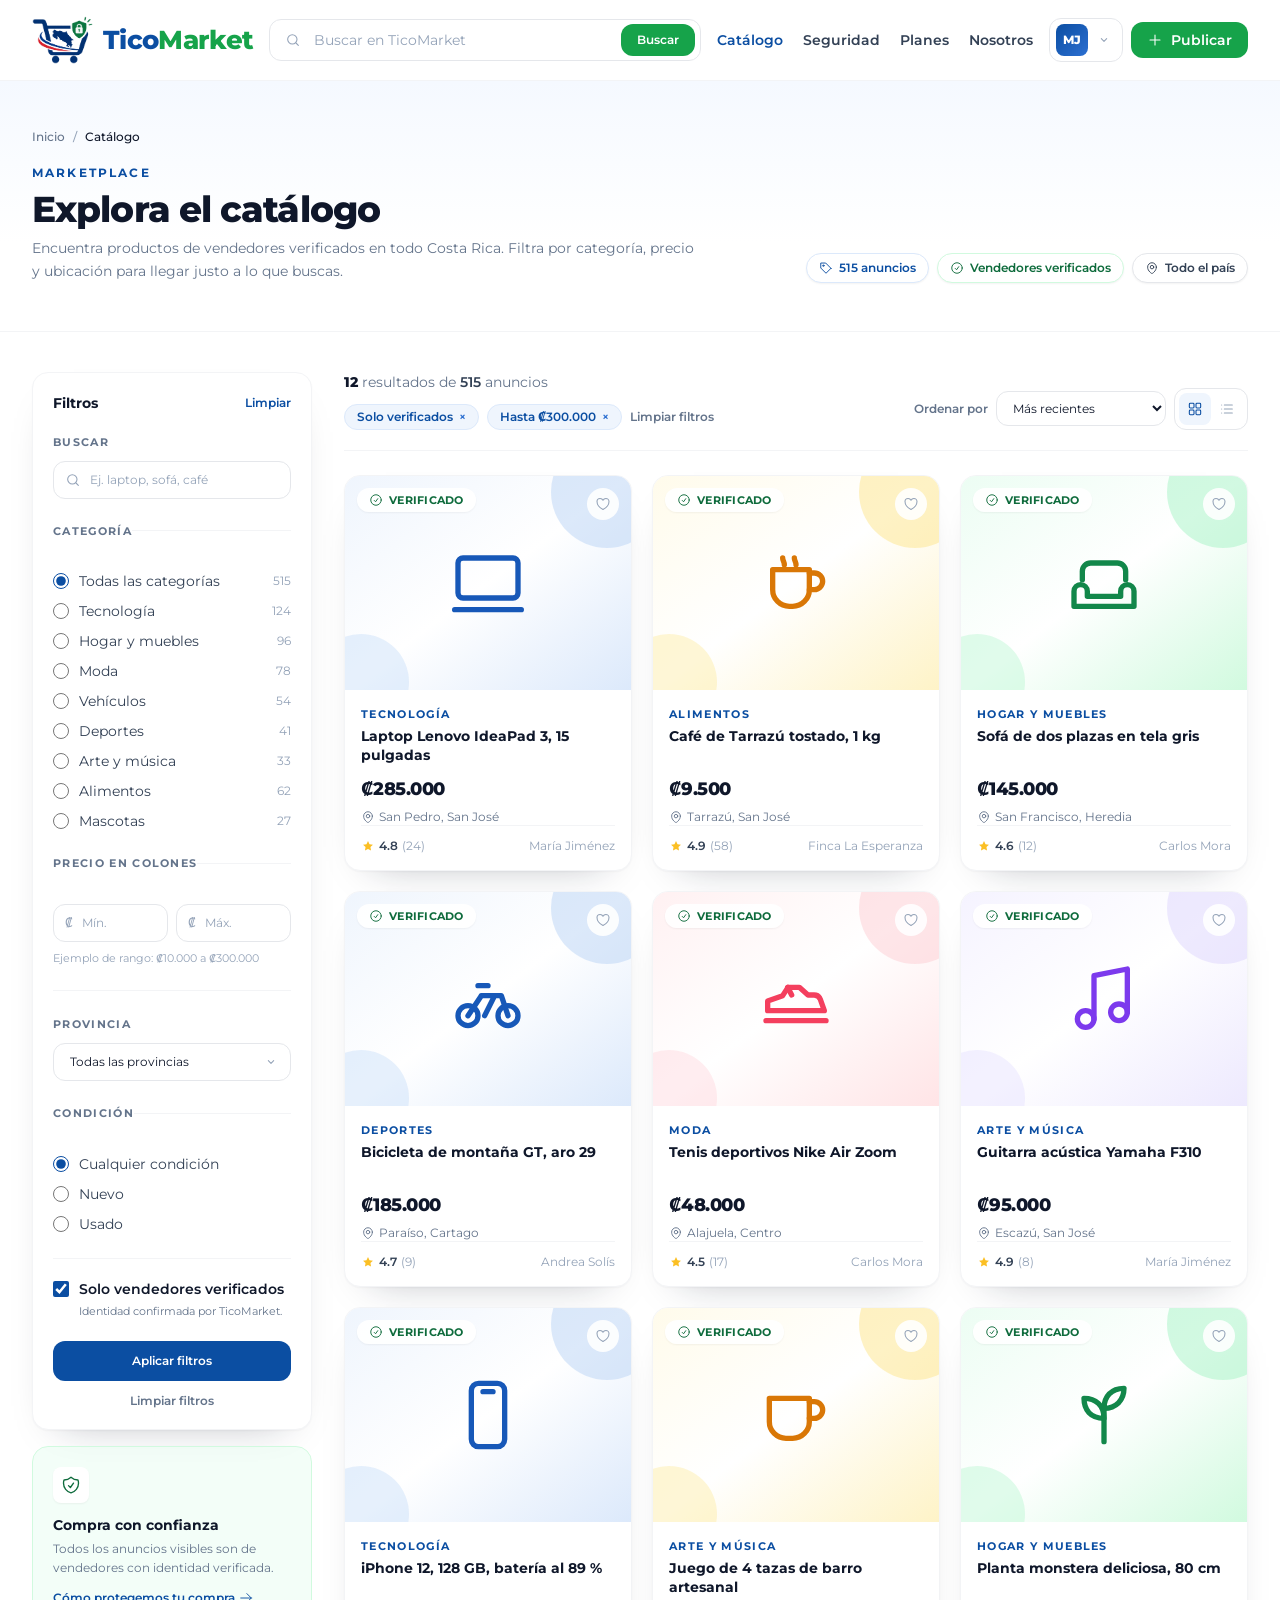
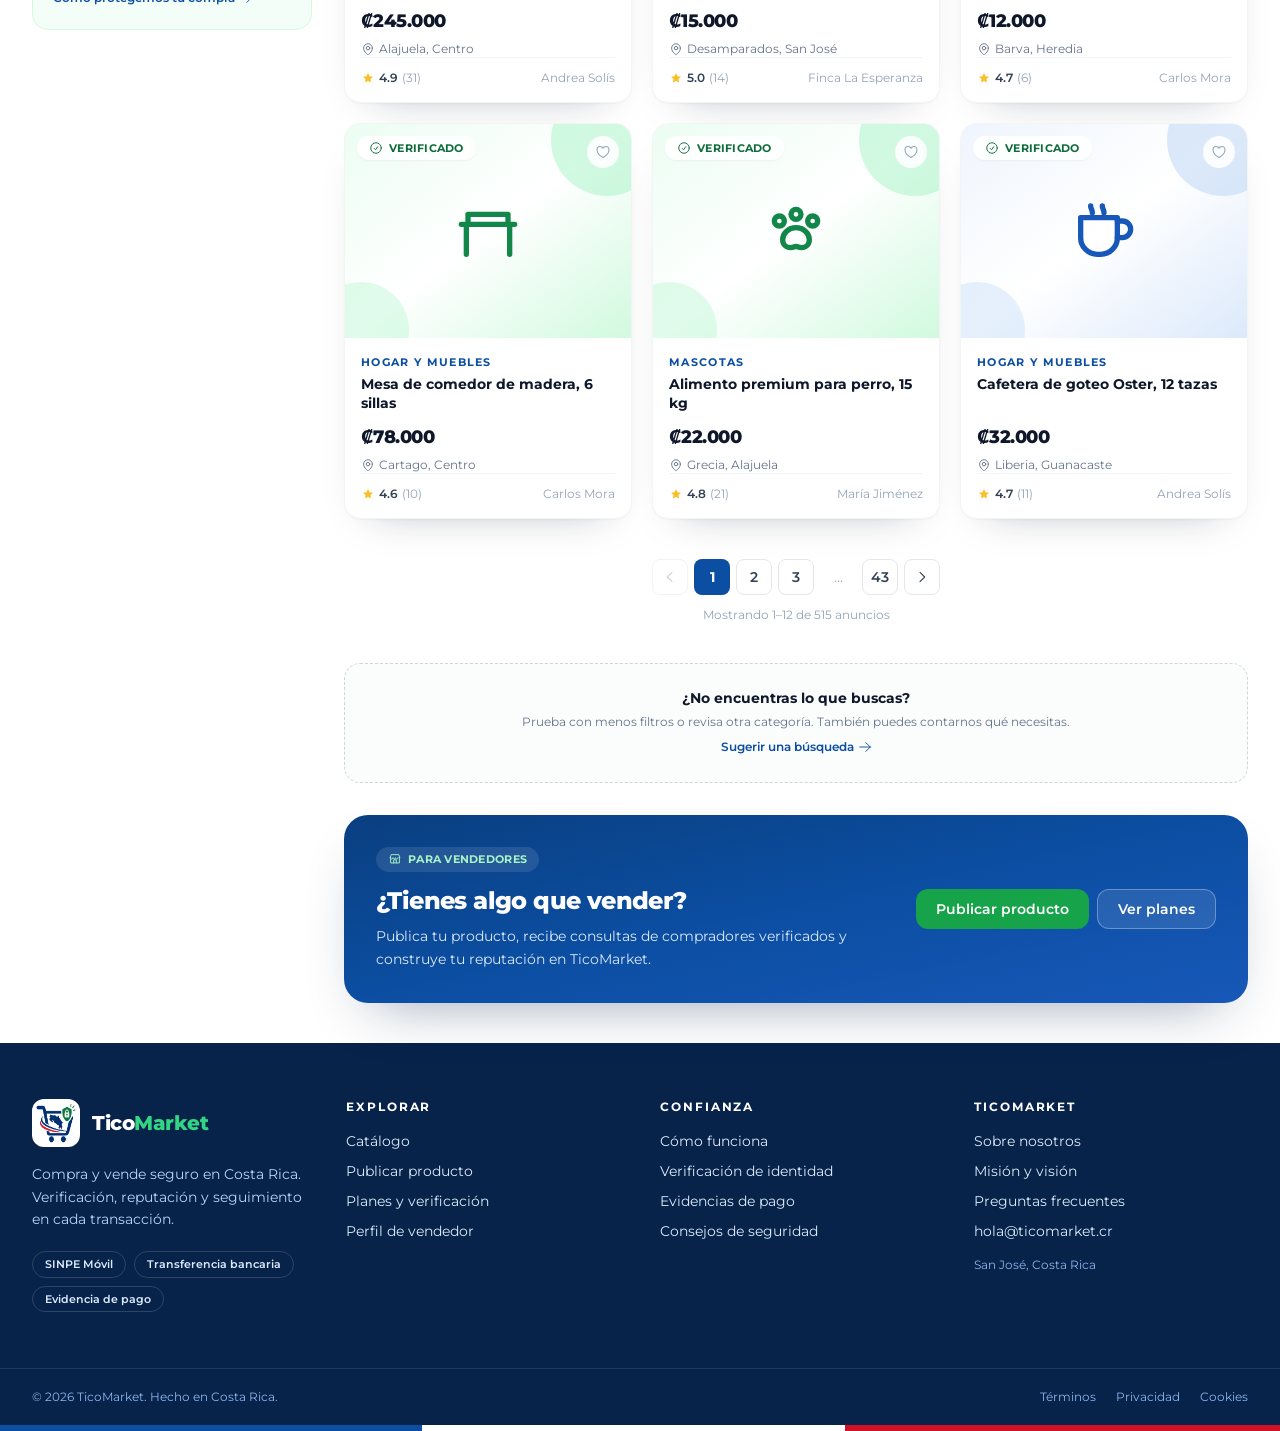
==== catalogo.html @ 44ccd2c3 "Carga de los prototipos" ====
<!doctype html>
<html lang="es-CR">
<head>
  <meta charset="utf-8">
  <meta name="viewport" content="width=device-width, initial-scale=1">
  <title>Catálogo — TicoMarket</title>
  <meta name="description" content="Explora el catálogo de TicoMarket: productos de vendedores verificados en Costa Rica. Filtra por categoría, precio, provincia y condición.">
  <link rel="icon" type="image/png" href="assets/img/favicon.png">
  <link rel="stylesheet" href="assets/css/fuentes.css">
  <link rel="stylesheet" href="assets/css/estilos.css">
</head>
<body class="bg-white">
  <a href="#contenido" class="sr-only focus:not-sr-only focus:absolute focus:left-4 focus:top-4 focus:z-50 focus:rounded-lg focus:bg-brand-700 focus:px-4 focus:py-2 focus:text-sm focus:font-semibold focus:text-white">Saltar al contenido</a>

  <header id="cabecera" class="sticky top-0 z-40 border-b border-gray-100 bg-white/90 backdrop-blur transition-shadow">
    <div class="contenedor flex h-20 items-center gap-4">
      <a href="index.html" class="flex shrink-0 items-center gap-2.5" aria-label="TicoMarket, ir al inicio">
        <img src="assets/img/logo-icono.png" alt="" width="685" height="540" class="h-11 w-auto sm:h-12">
        <span class="text-[24px] font-extrabold leading-none tracking-tight sm:text-[26px]">
          <span class="text-brand-700">Tico</span><span class="text-tico-500">Market</span>
        </span>
      </a>

      <form role="search" class="mx-auto hidden w-full max-w-md lg:block">
        <label for="busqueda-cabecera" class="sr-only">Buscar productos</label>
        <div class="relative">
          <span class="pointer-events-none absolute left-4 top-1/2 -translate-y-1/2 text-ink-400" data-icono="search" data-clases="h-4 w-4"></span>
          <input id="busqueda-cabecera" type="search" class="campo py-2.5 pl-11 pr-24 text-sm" placeholder="Buscar en TicoMarket">
          <button type="submit" class="btn-verde absolute right-1.5 top-1/2 -translate-y-1/2 px-4 py-2 text-xs">Buscar</button>
        </div>
      </form>

      <nav class="ml-auto hidden items-center gap-5 text-sm font-semibold text-ink-700 xl:flex" aria-label="Navegación principal">
        <a href="catalogo.html" aria-current="page" class="text-brand-700">Catálogo</a>
        <a href="seguridad.html" class="transition hover:text-brand-700">Seguridad</a>
        <a href="planes.html" class="transition hover:text-brand-700">Planes</a>
        <a href="nosotros.html" class="transition hover:text-brand-700">Nosotros</a>
      </nav>

      <div class="ml-auto hidden items-center gap-2 md:flex xl:ml-0">
        <div class="relative" data-menu-usuario>
          <button type="button" data-boton-usuario class="flex h-11 items-center gap-2 rounded-xl border border-gray-200 bg-white pl-1.5 pr-2.5 text-sm font-semibold text-ink-700 transition hover:border-brand-200 hover:bg-brand-50" aria-expanded="false" aria-controls="menu-usuario" aria-haspopup="true" aria-label="Abrir menú de usuario">
            <span class="flex h-8 w-8 items-center justify-center rounded-lg bg-gradient-to-br from-brand-700 to-brand-500 text-xs font-extrabold text-white">MJ</span>
            <span class="hidden md:inline xl:hidden">María</span>
            <span data-boton-usuario-icono class="text-ink-400 transition-transform" data-icono="chevron" data-clases="h-4 w-4"></span>
          </button>
          <div id="menu-usuario" data-panel-usuario class="absolute right-0 top-full z-50 mt-2 hidden w-64 overflow-hidden rounded-2xl border border-gray-100 bg-white p-2 shadow-flotante">
            <div class="flex items-center gap-2.5 border-b border-gray-100 px-3 pb-3 pt-2">
              <span class="flex h-9 w-9 items-center justify-center rounded-xl bg-gradient-to-br from-brand-700 to-brand-500 text-xs font-extrabold text-white">MJ</span>
              <div>
                <p class="text-sm font-bold text-ink-900">María Jiménez</p>
                <p class="flex items-center gap-1 text-[11px] font-semibold text-tico-700">
                  <span data-icono="badge-check" data-clases="h-3 w-3"></span>
                  Cuenta verificada
                </p>
              </div>
            </div>
            <nav class="mt-1 flex flex-col text-sm" aria-label="Menú de usuario">
              <a href="transacciones.html" class="flex items-center gap-2.5 rounded-lg px-3 py-2.5 font-semibold text-brand-700 transition hover:bg-brand-50">
                <span data-icono="receipt" data-clases="h-4 w-4"></span>
                Mi panel de transacciones
              </a>
              <a href="vendedor.html" class="flex items-center gap-2.5 rounded-lg px-3 py-2.5 font-medium text-ink-700 transition hover:bg-gray-50 hover:text-brand-700">
                <span data-icono="store" data-clases="h-4 w-4 text-ink-400"></span>
                Mi perfil de vendedor
              </a>
              <a href="planes.html" class="flex items-center gap-2.5 rounded-lg px-3 py-2.5 font-medium text-ink-700 transition hover:bg-gray-50 hover:text-brand-700">
                <span data-icono="sparkles" data-clases="h-4 w-4 text-ink-400"></span>
                Mis planes
              </a>
            </nav>
            <div class="mt-1 border-t border-gray-100 pt-1">
              <a href="#" class="flex items-center gap-2.5 rounded-lg px-3 py-2.5 text-sm font-medium text-ink-500 transition hover:bg-gray-50 hover:text-ink-900">
                <span data-icono="close" data-clases="h-4 w-4"></span>
                Cerrar sesión
              </a>
            </div>
          </div>
        </div>
        <a href="publicar.html" class="btn-verde px-4 py-2.5">
          <span data-icono="plus" data-clases="h-4 w-4"></span>
          Publicar
        </a>
      </div>

      <button id="btn-menu" type="button" class="ml-auto inline-flex h-11 w-11 items-center justify-center rounded-xl border border-gray-200 text-brand-700 transition hover:bg-brand-50 md:ml-0 xl:hidden" aria-expanded="false" aria-controls="menu-movil" aria-label="Abrir menú">
        <span id="icono-menu" data-icono="menu" data-clases="h-6 w-6"></span>
        <span id="icono-cerrar" class="hidden" data-icono="close" data-clases="h-6 w-6"></span>
      </button>
    </div>

    <div id="menu-movil" class="hidden border-t border-gray-100 bg-white px-4 pb-6 pt-4 xl:hidden">
      <form role="search" class="mb-4">
        <label for="busqueda-movil" class="sr-only">Buscar productos</label>
        <div class="relative">
          <span class="pointer-events-none absolute left-4 top-1/2 -translate-y-1/2 text-ink-400" data-icono="search" data-clases="h-4 w-4"></span>
          <input id="busqueda-movil" type="search" class="campo py-3 pl-11" placeholder="Buscar en TicoMarket">
        </div>
      </form>
      <nav class="flex flex-col divide-y divide-gray-100 text-sm font-semibold text-ink-700" aria-label="Navegación móvil">
        <a href="catalogo.html" aria-current="page" class="py-3 text-brand-700">Catálogo</a>
        <a href="seguridad.html" class="py-3 hover:text-brand-700">Seguridad</a>
        <a href="planes.html" class="py-3 hover:text-brand-700">Planes</a>
        <a href="nosotros.html" class="py-3 hover:text-brand-700">Nosotros</a>
      </nav>
      <div class="mt-4">
        <a href="transacciones.html" class="flex items-center gap-3 rounded-xl border border-gray-200 p-3 transition hover:border-brand-200 hover:bg-brand-50">
          <span class="flex h-10 w-10 items-center justify-center rounded-xl bg-gradient-to-br from-brand-700 to-brand-500 text-xs font-extrabold text-white">MJ</span>
          <span class="flex-1">
            <span class="block text-sm font-bold text-ink-900">María Jiménez</span>
            <span class="flex items-center gap-1 text-[11px] font-semibold text-tico-700">
              <span data-icono="badge-check" data-clases="h-3 w-3"></span>
              Verificada · Mi panel
            </span>
          </span>
          <span data-icono="chevron-right" data-clases="h-4 w-4 text-ink-400"></span>
        </a>
        <div class="mt-3 flex flex-col gap-2">
          <a href="vendedor.html" class="btn-contorno">Mi perfil de vendedor</a>
          <a href="publicar.html" class="btn-verde">Publicar producto</a>
        </div>
      </div>
    </div>
  </header>

  <main id="contenido">
    <section class="border-b border-gray-100 bg-cielo-suave">
      <div class="contenedor py-10 sm:py-12">
        <nav aria-label="Ruta de navegación" class="text-xs font-medium text-ink-500">
          <ol class="flex flex-wrap items-center gap-2">
            <li><a href="index.html" class="transition hover:text-brand-700">Inicio</a></li>
            <li aria-hidden="true" class="text-ink-400">/</li>
            <li aria-current="page" class="text-ink-900">Catálogo</li>
          </ol>
        </nav>

        <div class="mt-5 flex flex-col gap-5 sm:flex-row sm:items-end sm:justify-between">
          <div>
            <p class="antetitulo">Marketplace</p>
            <h1 class="mt-2 text-3xl font-extrabold tracking-tight text-ink-900 sm:text-4xl">Explora el catálogo</h1>
            <p class="mt-2 max-w-2xl text-sm leading-relaxed text-ink-500">
              Encuentra productos de vendedores verificados en todo Costa Rica. Filtra por categoría,
              precio y ubicación para llegar justo a lo que buscas.
            </p>
          </div>
          <div class="flex flex-wrap gap-2 text-xs font-semibold">
            <span class="inline-flex items-center gap-1.5 rounded-full border border-brand-100 bg-white px-3 py-1.5 text-brand-700 shadow-sm">
              <span data-icono="tag" data-clases="h-3.5 w-3.5"></span> 515 anuncios
            </span>
            <span class="inline-flex items-center gap-1.5 rounded-full border border-tico-100 bg-white px-3 py-1.5 text-tico-700 shadow-sm">
              <span data-icono="badge-check" data-clases="h-3.5 w-3.5"></span> Vendedores verificados
            </span>
            <span class="inline-flex items-center gap-1.5 rounded-full border border-gray-200 bg-white px-3 py-1.5 text-ink-700 shadow-sm">
              <span data-icono="map-pin" data-clases="h-3.5 w-3.5"></span> Todo el país
            </span>
          </div>
        </div>
      </div>
    </section>

    <section class="py-8 sm:py-10">
      <div class="contenedor">
        <div class="mb-4 flex items-center justify-between gap-3 lg:hidden">
          <button id="btn-filtros" type="button" class="btn-contorno px-4 py-2.5 text-xs" aria-expanded="false" aria-controls="panel-filtros">
            <span data-icono="filter" data-clases="h-4 w-4"></span>
            <span id="texto-filtros">Filtros</span>
          </button>
          <span class="text-xs text-ink-500">12 resultados</span>
        </div>

        <div class="lg:grid lg:grid-cols-4 lg:gap-8">
          <aside id="panel-filtros" class="hidden lg:col-span-1 lg:block">
            <div class="lg:sticky lg:top-24">
              <form id="form-filtros" class="tarjeta p-5" aria-label="Filtros del catálogo">
                <div class="flex items-center justify-between gap-2">
                  <h2 class="text-sm font-bold text-ink-900">Filtros</h2>
                  <a href="catalogo.html" class="text-xs font-semibold text-brand-700 transition hover:text-brand-800">Limpiar</a>
                </div>

                <div class="mt-4">
                  <label for="filtro-busqueda" class="text-[11px] font-bold uppercase tracking-[0.12em] text-ink-500">Buscar</label>
                  <div class="relative mt-2">
                    <span class="pointer-events-none absolute left-3 top-1/2 -translate-y-1/2 text-ink-400" data-icono="search" data-clases="h-4 w-4"></span>
                    <input id="filtro-busqueda" type="search" class="campo py-2.5 pl-9 text-xs" placeholder="Ej. laptop, sofá, café">
                  </div>
                </div>

                <fieldset class="mt-6 border-t border-gray-100 pt-5">
                  <legend class="text-[11px] font-bold uppercase tracking-[0.12em] text-ink-500">Categoría</legend>
                  <div class="mt-3 space-y-2.5 text-sm text-ink-700">
                    <label class="flex cursor-pointer items-center gap-2.5">
                      <input type="radio" name="categoria" class="h-4 w-4 accent-brand-700" checked>
                      <span>Todas las categorías</span>
                      <span class="ml-auto text-xs text-ink-400">515</span>
                    </label>
                    <label class="flex cursor-pointer items-center gap-2.5">
                      <input type="radio" name="categoria" class="h-4 w-4 accent-brand-700">
                      <span>Tecnología</span>
                      <span class="ml-auto text-xs text-ink-400">124</span>
                    </label>
                    <label class="flex cursor-pointer items-center gap-2.5">
                      <input type="radio" name="categoria" class="h-4 w-4 accent-brand-700">
                      <span>Hogar y muebles</span>
                      <span class="ml-auto text-xs text-ink-400">96</span>
                    </label>
                    <label class="flex cursor-pointer items-center gap-2.5">
                      <input type="radio" name="categoria" class="h-4 w-4 accent-brand-700">
                      <span>Moda</span>
                      <span class="ml-auto text-xs text-ink-400">78</span>
                    </label>
                    <label class="flex cursor-pointer items-center gap-2.5">
                      <input type="radio" name="categoria" class="h-4 w-4 accent-brand-700">
                      <span>Vehículos</span>
                      <span class="ml-auto text-xs text-ink-400">54</span>
                    </label>
                    <label class="flex cursor-pointer items-center gap-2.5">
                      <input type="radio" name="categoria" class="h-4 w-4 accent-brand-700">
                      <span>Deportes</span>
                      <span class="ml-auto text-xs text-ink-400">41</span>
                    </label>
                    <label class="flex cursor-pointer items-center gap-2.5">
                      <input type="radio" name="categoria" class="h-4 w-4 accent-brand-700">
                      <span>Arte y música</span>
                      <span class="ml-auto text-xs text-ink-400">33</span>
                    </label>
                    <label class="flex cursor-pointer items-center gap-2.5">
                      <input type="radio" name="categoria" class="h-4 w-4 accent-brand-700">
                      <span>Alimentos</span>
                      <span class="ml-auto text-xs text-ink-400">62</span>
                    </label>
                    <label class="flex cursor-pointer items-center gap-2.5">
                      <input type="radio" name="categoria" class="h-4 w-4 accent-brand-700">
                      <span>Mascotas</span>
                      <span class="ml-auto text-xs text-ink-400">27</span>
                    </label>
                  </div>
                </fieldset>

                <fieldset class="mt-6 border-t border-gray-100 pt-5">
                  <legend class="text-[11px] font-bold uppercase tracking-[0.12em] text-ink-500">Precio en colones</legend>
                  <div class="mt-3 grid grid-cols-2 gap-2">
                    <div class="relative">
                      <span class="pointer-events-none absolute left-3 top-1/2 -translate-y-1/2 text-xs text-ink-400">₡</span>
                      <input type="number" inputmode="numeric" min="0" aria-label="Precio mínimo" class="campo py-2.5 pl-7 text-xs" placeholder="Mín.">
                    </div>
                    <div class="relative">
                      <span class="pointer-events-none absolute left-3 top-1/2 -translate-y-1/2 text-xs text-ink-400">₡</span>
                      <input type="number" inputmode="numeric" min="0" aria-label="Precio máximo" class="campo py-2.5 pl-7 text-xs" placeholder="Máx.">
                    </div>
                  </div>
                  <p class="mt-2 text-[11px] text-ink-400">Ejemplo de rango: ₡10.000 a ₡300.000</p>
                </fieldset>

                <div class="mt-6 border-t border-gray-100 pt-5">
                  <label for="filtro-provincia" class="text-[11px] font-bold uppercase tracking-[0.12em] text-ink-500">Provincia</label>
                  <div class="relative mt-2">
                    <select id="filtro-provincia" class="campo appearance-none py-2.5 pr-9 text-xs">
                      <option>Todas las provincias</option>
                      <option>San José</option>
                      <option>Alajuela</option>
                      <option>Cartago</option>
                      <option>Heredia</option>
                      <option>Guanacaste</option>
                      <option>Puntarenas</option>
                      <option>Limón</option>
                    </select>
                    <span class="pointer-events-none absolute right-3 top-1/2 -translate-y-1/2 text-ink-400" data-icono="chevron" data-clases="h-4 w-4"></span>
                  </div>
                </div>

                <fieldset class="mt-6 border-t border-gray-100 pt-5">
                  <legend class="text-[11px] font-bold uppercase tracking-[0.12em] text-ink-500">Condición</legend>
                  <div class="mt-3 space-y-2.5 text-sm text-ink-700">
                    <label class="flex cursor-pointer items-center gap-2.5">
                      <input type="radio" name="condicion" class="h-4 w-4 accent-brand-700" checked>
                      <span>Cualquier condición</span>
                    </label>
                    <label class="flex cursor-pointer items-center gap-2.5">
                      <input type="radio" name="condicion" class="h-4 w-4 accent-brand-700">
                      <span>Nuevo</span>
                    </label>
                    <label class="flex cursor-pointer items-center gap-2.5">
                      <input type="radio" name="condicion" class="h-4 w-4 accent-brand-700">
                      <span>Usado</span>
                    </label>
                  </div>
                </fieldset>

                <label class="mt-6 flex cursor-pointer items-start gap-2.5 border-t border-gray-100 pt-5 text-sm text-ink-700">
                  <input type="checkbox" class="mt-0.5 h-4 w-4 rounded accent-brand-700" checked>
                  <span>
                    <span class="font-semibold text-ink-900">Solo vendedores verificados</span>
                    <span class="mt-0.5 block text-[11px] text-ink-500">Identidad confirmada por TicoMarket.</span>
                  </span>
                </label>

                <button type="submit" class="btn-primario mt-5 w-full py-3 text-xs">Aplicar filtros</button>
                <a href="catalogo.html" class="mt-3 block text-center text-xs font-semibold text-ink-500 transition hover:text-brand-700">Limpiar filtros</a>
              </form>

              <div class="mt-4 hidden rounded-2xl border border-tico-100 bg-tico-50/60 p-5 lg:block">
                <span class="flex h-9 w-9 items-center justify-center rounded-lg bg-white text-tico-700 shadow-sm">
                  <span data-icono="shield" data-clases="h-5 w-5"></span>
                </span>
                <p class="mt-3 text-sm font-bold text-ink-900">Compra con confianza</p>
                <p class="mt-1 text-xs leading-relaxed text-ink-500">Todos los anuncios visibles son de vendedores con identidad verificada.</p>
                <a href="seguridad.html" class="enlace mt-3 inline-flex items-center gap-1 text-xs">
                  Cómo protegemos tu compra <span data-icono="arrow" data-clases="h-3.5 w-3.5"></span>
                </a>
              </div>
            </div>
          </aside>

          <div class="lg:col-span-3">
            <div class="flex flex-col gap-4 border-b border-gray-100 pb-5 sm:flex-row sm:items-end sm:justify-between">
              <div>
                <p class="text-sm text-ink-500">
                  <span class="font-extrabold text-ink-900">12</span> resultados de
                  <span class="font-semibold text-ink-700">515</span> anuncios
                </p>
                <div class="mt-3 flex flex-wrap items-center gap-2">
                  <span class="inline-flex items-center gap-1.5 rounded-full border border-brand-100 bg-brand-50 px-3 py-1 text-xs font-semibold text-brand-700">
                    Solo verificados
                    <button type="button" class="text-brand-500 transition hover:text-brand-800" aria-label="Quitar filtro de vendedores verificados">×</button>
                  </span>
                  <span class="inline-flex items-center gap-1.5 rounded-full border border-brand-100 bg-brand-50 px-3 py-1 text-xs font-semibold text-brand-700">
                    Hasta ₡300.000
                    <button type="button" class="text-brand-500 transition hover:text-brand-800" aria-label="Quitar filtro de precio máximo">×</button>
                  </span>
                  <a href="catalogo.html" class="text-xs font-semibold text-ink-500 underline-offset-2 transition hover:text-brand-700 hover:underline">Limpiar filtros</a>
                </div>
              </div>

              <div class="flex flex-wrap items-center gap-2">
                <label for="orden" class="text-xs font-semibold text-ink-500">Ordenar por</label>
                <select id="orden" class="campo w-auto py-2 pl-3 pr-8 text-xs">
                  <option>Más recientes</option>
                  <option>Menor precio</option>
                  <option>Mayor precio</option>
                  <option>Mejor calificación</option>
                </select>
                <div class="flex rounded-xl border border-gray-200 bg-white p-1" aria-label="Vista de resultados">
                  <button id="vista-grilla" type="button" class="flex h-8 w-8 items-center justify-center rounded-lg bg-brand-50 text-brand-700" aria-label="Vista de cuadrícula" aria-pressed="true">
                    <span data-icono="grid" data-clases="h-4 w-4"></span>
                  </button>
                  <button id="vista-lista" type="button" class="flex h-8 w-8 items-center justify-center rounded-lg text-ink-400 transition hover:text-ink-700" aria-label="Vista de lista" aria-pressed="false">
                    <span data-icono="list" data-clases="h-4 w-4"></span>
                  </button>
                </div>
              </div>
            </div>

            <div id="resultados-productos" data-lista="productos" data-vista="grilla" class="mt-6 grid grid-cols-1 gap-5 sm:grid-cols-2 xl:grid-cols-3"></div>

            <nav class="mt-10 flex flex-wrap items-center justify-center gap-1.5" aria-label="Paginación del catálogo">
              <span class="flex h-9 w-9 items-center justify-center rounded-lg border border-gray-200 text-ink-400 opacity-50" aria-disabled="true">
                <span data-icono="chevron-left" data-clases="h-4 w-4"></span>
              </span>
              <a href="#" aria-current="page" class="flex h-9 w-9 items-center justify-center rounded-lg bg-brand-700 text-sm font-bold text-white">1</a>
              <a href="#" class="flex h-9 w-9 items-center justify-center rounded-lg border border-gray-200 text-sm font-semibold text-ink-700 transition hover:border-brand-300 hover:text-brand-700">2</a>
              <a href="#" class="flex h-9 w-9 items-center justify-center rounded-lg border border-gray-200 text-sm font-semibold text-ink-700 transition hover:border-brand-300 hover:text-brand-700">3</a>
              <span class="flex h-9 w-9 items-center justify-center text-sm text-ink-400">…</span>
              <a href="#" class="flex h-9 w-9 items-center justify-center rounded-lg border border-gray-200 text-sm font-semibold text-ink-700 transition hover:border-brand-300 hover:text-brand-700">43</a>
              <a href="#" class="flex h-9 w-9 items-center justify-center rounded-lg border border-gray-200 text-ink-700 transition hover:border-brand-300 hover:text-brand-700" aria-label="Página siguiente">
                <span data-icono="chevron-right" data-clases="h-4 w-4"></span>
              </a>
            </nav>
            <p class="mt-3 text-center text-xs text-ink-400">Mostrando 1–12 de 515 anuncios</p>

            <div class="mt-10 rounded-2xl border border-dashed border-gray-300 bg-gray-50/60 p-6 text-center">
              <p class="text-sm font-bold text-ink-900">¿No encuentras lo que buscas?</p>
              <p class="mt-1 text-xs leading-relaxed text-ink-500">Prueba con menos filtros o revisa otra categoría. También puedes contarnos qué necesitas.</p>
              <a href="#" class="enlace mt-2 inline-flex items-center gap-1 text-xs">Sugerir una búsqueda <span data-icono="arrow" data-clases="h-3.5 w-3.5"></span></a>
            </div>

            <div class="mt-8 overflow-hidden rounded-3xl bg-gradient-to-br from-brand-800 via-brand-700 to-brand-600 p-6 text-white shadow-flotante sm:p-8">
              <div class="flex flex-col gap-6 sm:flex-row sm:items-center sm:justify-between">
                <div class="max-w-xl">
                  <span class="sello bg-white/10 text-tico-200"><span data-icono="store" data-clases="h-3.5 w-3.5"></span> Para vendedores</span>
                  <h2 class="mt-3 text-2xl font-extrabold tracking-tight">¿Tienes algo que vender?</h2>
                  <p class="mt-2 text-sm leading-relaxed text-brand-100">Publica tu producto, recibe consultas de compradores verificados y construye tu reputación en TicoMarket.</p>
                </div>
                <div class="flex shrink-0 flex-wrap gap-2">
                  <a href="publicar.html" class="btn-verde">Publicar producto</a>
                  <a href="planes.html" class="btn-claro">Ver planes</a>
                </div>
              </div>
            </div>
          </div>
        </div>
      </div>
    </section>
  </main>

  <footer class="bg-brand-950 text-brand-100">
    <div class="contenedor grid gap-10 py-14 sm:grid-cols-2 lg:grid-cols-4">
      <div class="sm:col-span-2 lg:col-span-1">
        <div class="flex items-center gap-3">
          <span class="flex h-12 w-12 items-center justify-center rounded-xl bg-white p-1">
            <img src="assets/img/logo-icono.png" alt="" width="685" height="540" class="h-full w-auto">
          </span>
          <span class="text-xl font-extrabold tracking-tight"><span class="text-white">Tico</span><span class="text-tico-400">Market</span></span>
        </div>
        <p class="mt-4 max-w-xs text-sm leading-relaxed text-brand-200">Compra y vende seguro en Costa Rica. Verificación, reputación y seguimiento en cada transacción.</p>
        <div class="mt-5 flex flex-wrap gap-2 text-[11px] font-semibold">
          <span class="rounded-full border border-white/15 px-3 py-1 text-brand-100">SINPE Móvil</span>
          <span class="rounded-full border border-white/15 px-3 py-1 text-brand-100">Transferencia bancaria</span>
          <span class="rounded-full border border-white/15 px-3 py-1 text-brand-100">Evidencia de pago</span>
        </div>
      </div>

      <div>
        <h2 class="text-xs font-bold uppercase tracking-[0.16em] text-white">Explorar</h2>
        <ul class="mt-4 space-y-2.5 text-sm">
          <li><a href="catalogo.html" class="transition hover:text-white">Catálogo</a></li>
          <li><a href="publicar.html" class="transition hover:text-white">Publicar producto</a></li>
          <li><a href="planes.html" class="transition hover:text-white">Planes y verificación</a></li>
          <li><a href="vendedor.html" class="transition hover:text-white">Perfil de vendedor</a></li>
        </ul>
      </div>

      <div>
        <h2 class="text-xs font-bold uppercase tracking-[0.16em] text-white">Confianza</h2>
        <ul class="mt-4 space-y-2.5 text-sm">
          <li><a href="seguridad.html" class="transition hover:text-white">Cómo funciona</a></li>
          <li><a href="seguridad.html" class="transition hover:text-white">Verificación de identidad</a></li>
          <li><a href="seguridad.html" class="transition hover:text-white">Evidencias de pago</a></li>
          <li><a href="seguridad.html" class="transition hover:text-white">Consejos de seguridad</a></li>
        </ul>
      </div>

      <div>
        <h2 class="text-xs font-bold uppercase tracking-[0.16em] text-white">TicoMarket</h2>
        <ul class="mt-4 space-y-2.5 text-sm">
          <li><a href="nosotros.html" class="transition hover:text-white">Sobre nosotros</a></li>
          <li><a href="nosotros.html" class="transition hover:text-white">Misión y visión</a></li>
          <li><a href="planes.html#preguntas" class="transition hover:text-white">Preguntas frecuentes</a></li>
          <li><a href="mailto:hola@ticomarket.cr" class="transition hover:text-white">hola@ticomarket.cr</a></li>
        </ul>
        <p class="mt-4 text-xs text-brand-300">San José, Costa Rica</p>
      </div>
    </div>

    <div class="border-t border-white/10">
      <div class="contenedor flex flex-col items-center justify-between gap-3 py-5 text-xs text-brand-300 sm:flex-row">
        <p>© <span data-anio>2026</span> TicoMarket. Hecho en Costa Rica.</p>
        <div class="flex gap-5">
          <a href="#" class="transition hover:text-white">Términos</a>
          <a href="#" class="transition hover:text-white">Privacidad</a>
          <a href="#" class="transition hover:text-white">Cookies</a>
        </div>
      </div>
    </div>
    <div class="h-1.5 w-full" style="background: linear-gradient(90deg, #0B4EA2 0 33%, #FFFFFF 33% 66%, #CE1126 66% 100%)"></div>
  </footer>

  <script src="assets/js/datos.js"></script>
  <script src="assets/js/componentes.js"></script>
  <script src="assets/js/app.js"></script>
  <script src="assets/js/paginas.js"></script>
</body>
</html>
---- assets/css/fuentes.css ----
@font-face {
  font-family: 'Montserrat';
  font-style: normal;
  font-weight: 400;
  font-display: swap;
  src: url('../fonts/montserrat-400.woff2') format('woff2');
}

@font-face {
  font-family: 'Montserrat';
  font-style: normal;
  font-weight: 500;
  font-display: swap;
  src: url('../fonts/montserrat-500.woff2') format('woff2');
}

@font-face {
  font-family: 'Montserrat';
  font-style: normal;
  font-weight: 600;
  font-display: swap;
  src: url('../fonts/montserrat-600.woff2') format('woff2');
}

@font-face {
  font-family: 'Montserrat';
  font-style: normal;
  font-weight: 700;
  font-display: swap;
  src: url('../fonts/montserrat-700.woff2') format('woff2');
}

@font-face {
  font-family: 'Montserrat';
  font-style: normal;
  font-weight: 800;
  font-display: swap;
  src: url('../fonts/montserrat-800.woff2') format('woff2');
}

/* Montserrat (subconjunto latin) alojada localmente */
---- assets/css/estilos.css ----
*,:after,:before{--tw-border-spacing-x:0;--tw-border-spacing-y:0;--tw-translate-x:0;--tw-translate-y:0;--tw-rotate:0;--tw-skew-x:0;--tw-skew-y:0;--tw-scale-x:1;--tw-scale-y:1;--tw-pan-x: ;--tw-pan-y: ;--tw-pinch-zoom: ;--tw-scroll-snap-strictness:proximity;--tw-gradient-from-position: ;--tw-gradient-via-position: ;--tw-gradient-to-position: ;--tw-ordinal: ;--tw-slashed-zero: ;--tw-numeric-figure: ;--tw-numeric-spacing: ;--tw-numeric-fraction: ;--tw-ring-inset: ;--tw-ring-offset-width:0px;--tw-ring-offset-color:#fff;--tw-ring-color:rgba(59,130,246,.5);--tw-ring-offset-shadow:0 0 #0000;--tw-ring-shadow:0 0 #0000;--tw-shadow:0 0 #0000;--tw-shadow-colored:0 0 #0000;--tw-blur: ;--tw-brightness: ;--tw-contrast: ;--tw-grayscale: ;--tw-hue-rotate: ;--tw-invert: ;--tw-saturate: ;--tw-sepia: ;--tw-drop-shadow: ;--tw-backdrop-blur: ;--tw-backdrop-brightness: ;--tw-backdrop-contrast: ;--tw-backdrop-grayscale: ;--tw-backdrop-hue-rotate: ;--tw-backdrop-invert: ;--tw-backdrop-opacity: ;--tw-backdrop-saturate: ;--tw-backdrop-sepia: ;--tw-contain-size: ;--tw-contain-layout: ;--tw-contain-paint: ;--tw-contain-style: }::backdrop{--tw-border-spacing-x:0;--tw-border-spacing-y:0;--tw-translate-x:0;--tw-translate-y:0;--tw-rotate:0;--tw-skew-x:0;--tw-skew-y:0;--tw-scale-x:1;--tw-scale-y:1;--tw-pan-x: ;--tw-pan-y: ;--tw-pinch-zoom: ;--tw-scroll-snap-strictness:proximity;--tw-gradient-from-position: ;--tw-gradient-via-position: ;--tw-gradient-to-position: ;--tw-ordinal: ;--tw-slashed-zero: ;--tw-numeric-figure: ;--tw-numeric-spacing: ;--tw-numeric-fraction: ;--tw-ring-inset: ;--tw-ring-offset-width:0px;--tw-ring-offset-color:#fff;--tw-ring-color:rgba(59,130,246,.5);--tw-ring-offset-shadow:0 0 #0000;--tw-ring-shadow:0 0 #0000;--tw-shadow:0 0 #0000;--tw-shadow-colored:0 0 #0000;--tw-blur: ;--tw-brightness: ;--tw-contrast: ;--tw-grayscale: ;--tw-hue-rotate: ;--tw-invert: ;--tw-saturate: ;--tw-sepia: ;--tw-drop-shadow: ;--tw-backdrop-blur: ;--tw-backdrop-brightness: ;--tw-backdrop-contrast: ;--tw-backdrop-grayscale: ;--tw-backdrop-hue-rotate: ;--tw-backdrop-invert: ;--tw-backdrop-opacity: ;--tw-backdrop-saturate: ;--tw-backdrop-sepia: ;--tw-contain-size: ;--tw-contain-layout: ;--tw-contain-paint: ;--tw-contain-style: }/*! tailwindcss v3.4.19 | MIT License | https://tailwindcss.com*/*,:after,:before{box-sizing:border-box;border:0 solid #e5e7eb}:after,:before{--tw-content:""}:host,html{line-height:1.5;-webkit-text-size-adjust:100%;-moz-tab-size:4;-o-tab-size:4;tab-size:4;font-family:Montserrat,ui-sans-serif,system-ui,Segoe UI,sans-serif;font-feature-settings:normal;font-variation-settings:normal;-webkit-tap-highlight-color:transparent}body{margin:0;line-height:inherit}hr{height:0;color:inherit;border-top-width:1px}abbr:where([title]){-webkit-text-decoration:underline dotted;text-decoration:underline dotted}h1,h2,h3,h4,h5,h6{font-size:inherit;font-weight:inherit}a{color:inherit;text-decoration:inherit}b,strong{font-weight:bolder}code,kbd,pre,samp{font-family:ui-monospace,SFMono-Regular,Menlo,Monaco,Consolas,Liberation Mono,Courier New,monospace;font-feature-settings:normal;font-variation-settings:normal;font-size:1em}small{font-size:80%}sub,sup{font-size:75%;line-height:0;position:relative;vertical-align:baseline}sub{bottom:-.25em}sup{top:-.5em}table{text-indent:0;border-color:inherit;border-collapse:collapse}button,input,optgroup,select,textarea{font-family:inherit;font-feature-settings:inherit;font-variation-settings:inherit;font-size:100%;font-weight:inherit;line-height:inherit;letter-spacing:inherit;color:inherit;margin:0;padding:0}button,select{text-transform:none}button,input:where([type=button]),input:where([type=reset]),input:where([type=submit]){-webkit-appearance:button;background-color:transparent;background-image:none}:-moz-focusring{outline:auto}:-moz-ui-invalid{box-shadow:none}progress{vertical-align:baseline}::-webkit-inner-spin-button,::-webkit-outer-spin-button{height:auto}[type=search]{-webkit-appearance:textfield;outline-offset:-2px}::-webkit-search-decoration{-webkit-appearance:none}::-webkit-file-upload-button{-webkit-appearance:button;font:inherit}summary{display:list-item}blockquote,dd,dl,figure,h1,h2,h3,h4,h5,h6,hr,p,pre{margin:0}fieldset{margin:0}fieldset,legend{padding:0}menu,ol,ul{list-style:none;margin:0;padding:0}dialog{padding:0}textarea{resize:vertical}input::-moz-placeholder,textarea::-moz-placeholder{opacity:1;color:#9ca3af}input::placeholder,textarea::placeholder{opacity:1;color:#9ca3af}[role=button],button{cursor:pointer}:disabled{cursor:default}audio,canvas,embed,iframe,img,object,svg,video{display:block;vertical-align:middle}img,video{max-width:100%;height:auto}[hidden]:where(:not([hidden=until-found])){display:none}html{scroll-behavior:smooth}body{--tw-bg-opacity:1;background-color:rgb(255 255 255/var(--tw-bg-opacity,1));font-family:Montserrat,ui-sans-serif,system-ui,Segoe UI,sans-serif;--tw-text-opacity:1;color:rgb(15 23 42/var(--tw-text-opacity,1));-webkit-font-smoothing:antialiased;-moz-osx-font-smoothing:grayscale}::-moz-selection{--tw-bg-opacity:1;background-color:rgb(220 233 251/var(--tw-bg-opacity,1));--tw-text-opacity:1;color:rgb(7 35 74/var(--tw-text-opacity,1))}::selection{--tw-bg-opacity:1;background-color:rgb(220 233 251/var(--tw-bg-opacity,1));--tw-text-opacity:1;color:rgb(7 35 74/var(--tw-text-opacity,1))}:focus-visible{outline:2px solid transparent;outline-offset:2px;--tw-ring-offset-shadow:var(--tw-ring-inset) 0 0 0 var(--tw-ring-offset-width) var(--tw-ring-offset-color);--tw-ring-shadow:var(--tw-ring-inset) 0 0 0 calc(2px + var(--tw-ring-offset-width)) var(--tw-ring-color);box-shadow:var(--tw-ring-offset-shadow),var(--tw-ring-shadow),var(--tw-shadow,0 0 #0000);--tw-ring-opacity:1;--tw-ring-color:rgb(44 111 209/var(--tw-ring-opacity,1));--tw-ring-offset-width:2px;--tw-ring-offset-color:#fff}.\!contenedor{margin-left:auto;margin-right:auto;width:100%;max-width:80rem;padding-left:1rem;padding-right:1rem}@media (min-width:640px){.\!contenedor{padding-left:1.5rem;padding-right:1.5rem}}@media (min-width:1024px){.\!contenedor{padding-left:2rem;padding-right:2rem}}.contenedor{margin-left:auto;margin-right:auto;width:100%;max-width:80rem;padding-left:1rem;padding-right:1rem}@media (min-width:640px){.contenedor{padding-left:1.5rem;padding-right:1.5rem}}@media (min-width:1024px){.contenedor{padding-left:2rem;padding-right:2rem}}.btn{display:inline-flex;align-items:center;justify-content:center;gap:.5rem;white-space:nowrap;border-radius:.75rem;padding:.75rem 1.25rem;font-size:.875rem;line-height:1.25rem;font-weight:600;line-height:1;transition-property:color,background-color,border-color,text-decoration-color,fill,stroke;transition-timing-function:cubic-bezier(.4,0,.2,1);transition-duration:.15s}.btn:focus-visible{--tw-ring-offset-width:2px}.btn:disabled{cursor:not-allowed;opacity:.6}.btn-primario{display:inline-flex;align-items:center;justify-content:center;gap:.5rem;white-space:nowrap;border-radius:.75rem;padding:.75rem 1.25rem;font-size:.875rem;line-height:1.25rem;font-weight:600;line-height:1;transition-property:color,background-color,border-color,text-decoration-color,fill,stroke;transition-timing-function:cubic-bezier(.4,0,.2,1);transition-duration:.15s}.btn-primario:focus-visible{--tw-ring-offset-width:2px}.btn-primario:disabled{cursor:not-allowed;opacity:.6}.btn-primario{--tw-bg-opacity:1;background-color:rgb(11 78 162/var(--tw-bg-opacity,1));--tw-text-opacity:1;color:rgb(255 255 255/var(--tw-text-opacity,1))}.btn-primario:hover{--tw-bg-opacity:1;background-color:rgb(10 63 128/var(--tw-bg-opacity,1))}.btn-verde{display:inline-flex;align-items:center;justify-content:center;gap:.5rem;white-space:nowrap;border-radius:.75rem;padding:.75rem 1.25rem;font-size:.875rem;line-height:1.25rem;font-weight:600;line-height:1;transition-property:color,background-color,border-color,text-decoration-color,fill,stroke;transition-timing-function:cubic-bezier(.4,0,.2,1);transition-duration:.15s}.btn-verde:focus-visible{--tw-ring-offset-width:2px}.btn-verde:disabled{cursor:not-allowed;opacity:.6}.btn-verde{--tw-bg-opacity:1;background-color:rgb(22 163 74/var(--tw-bg-opacity,1));--tw-text-opacity:1;color:rgb(255 255 255/var(--tw-text-opacity,1))}.btn-verde:hover{--tw-bg-opacity:1;background-color:rgb(18 135 74/var(--tw-bg-opacity,1))}.btn-contorno{display:inline-flex;align-items:center;justify-content:center;gap:.5rem;white-space:nowrap;border-radius:.75rem;padding:.75rem 1.25rem;font-size:.875rem;line-height:1.25rem;font-weight:600;line-height:1;transition-property:color,background-color,border-color,text-decoration-color,fill,stroke;transition-timing-function:cubic-bezier(.4,0,.2,1);transition-duration:.15s}.btn-contorno:focus-visible{--tw-ring-offset-width:2px}.btn-contorno:disabled{cursor:not-allowed;opacity:.6}.btn-contorno{border-width:1px;--tw-border-opacity:1;border-color:rgb(185 211 246/var(--tw-border-opacity,1));--tw-bg-opacity:1;background-color:rgb(255 255 255/var(--tw-bg-opacity,1));--tw-text-opacity:1;color:rgb(11 78 162/var(--tw-text-opacity,1))}.btn-contorno:hover{--tw-border-opacity:1;border-color:rgb(138 181 238/var(--tw-border-opacity,1));--tw-bg-opacity:1;background-color:rgb(239 245 253/var(--tw-bg-opacity,1))}.btn-fantasma{display:inline-flex;align-items:center;justify-content:center;gap:.5rem;white-space:nowrap;border-radius:.75rem;padding:.75rem 1.25rem;font-size:.875rem;line-height:1.25rem;font-weight:600;line-height:1;transition-property:color,background-color,border-color,text-decoration-color,fill,stroke;transition-timing-function:cubic-bezier(.4,0,.2,1);transition-duration:.15s}.btn-fantasma:focus-visible{--tw-ring-offset-width:2px}.btn-fantasma:disabled{cursor:not-allowed;opacity:.6}.btn-fantasma{--tw-text-opacity:1;color:rgb(11 78 162/var(--tw-text-opacity,1))}.btn-fantasma:hover{--tw-bg-opacity:1;background-color:rgb(239 245 253/var(--tw-bg-opacity,1))}.btn-claro{display:inline-flex;align-items:center;justify-content:center;gap:.5rem;white-space:nowrap;border-radius:.75rem;padding:.75rem 1.25rem;font-size:.875rem;line-height:1.25rem;font-weight:600;line-height:1;transition-property:color,background-color,border-color,text-decoration-color,fill,stroke;transition-timing-function:cubic-bezier(.4,0,.2,1);transition-duration:.15s}.btn-claro:focus-visible{--tw-ring-offset-width:2px}.btn-claro:disabled{cursor:not-allowed;opacity:.6}.btn-claro{border-width:1px;border-color:hsla(0,0%,100%,.3);background-color:hsla(0,0%,100%,.1);--tw-text-opacity:1;color:rgb(255 255 255/var(--tw-text-opacity,1))}.btn-claro:hover{background-color:hsla(0,0%,100%,.2)}.\!campo{width:100%;border-radius:.75rem;border-width:1px;--tw-border-opacity:1;border-color:rgb(229 231 235/var(--tw-border-opacity,1));--tw-bg-opacity:1;background-color:rgb(255 255 255/var(--tw-bg-opacity,1));padding:.75rem 1rem;font-size:.875rem;line-height:1.25rem;--tw-text-opacity:1;color:rgb(15 23 42/var(--tw-text-opacity,1))}.\!campo::-moz-placeholder{--tw-text-opacity:1;color:rgb(148 163 184/var(--tw-text-opacity,1))}.\!campo::placeholder{--tw-text-opacity:1;color:rgb(148 163 184/var(--tw-text-opacity,1))}.\!campo:focus{--tw-border-opacity:1;border-color:rgb(85 144 227/var(--tw-border-opacity,1));outline:2px solid transparent;outline-offset:2px;--tw-ring-offset-shadow:var(--tw-ring-inset) 0 0 0 var(--tw-ring-offset-width) var(--tw-ring-offset-color);--tw-ring-shadow:var(--tw-ring-inset) 0 0 0 calc(4px + var(--tw-ring-offset-width)) var(--tw-ring-color);box-shadow:var(--tw-ring-offset-shadow),var(--tw-ring-shadow),var(--tw-shadow,0 0 #0000);--tw-ring-opacity:1;--tw-ring-color:rgb(220 233 251/var(--tw-ring-opacity,1))}.campo{width:100%;border-radius:.75rem;border-width:1px;--tw-border-opacity:1;border-color:rgb(229 231 235/var(--tw-border-opacity,1));--tw-bg-opacity:1;background-color:rgb(255 255 255/var(--tw-bg-opacity,1));padding:.75rem 1rem;font-size:.875rem;line-height:1.25rem;--tw-text-opacity:1;color:rgb(15 23 42/var(--tw-text-opacity,1))}.campo::-moz-placeholder{--tw-text-opacity:1;color:rgb(148 163 184/var(--tw-text-opacity,1))}.campo::placeholder{--tw-text-opacity:1;color:rgb(148 163 184/var(--tw-text-opacity,1))}.campo:focus{--tw-border-opacity:1;border-color:rgb(85 144 227/var(--tw-border-opacity,1));outline:2px solid transparent;outline-offset:2px;--tw-ring-offset-shadow:var(--tw-ring-inset) 0 0 0 var(--tw-ring-offset-width) var(--tw-ring-offset-color);--tw-ring-shadow:var(--tw-ring-inset) 0 0 0 calc(4px + var(--tw-ring-offset-width)) var(--tw-ring-color);box-shadow:var(--tw-ring-offset-shadow),var(--tw-ring-shadow),var(--tw-shadow,0 0 #0000);--tw-ring-opacity:1;--tw-ring-color:rgb(220 233 251/var(--tw-ring-opacity,1))}.campo-error{--tw-border-opacity:1;border-color:rgb(253 164 175/var(--tw-border-opacity,1))}.campo-error:focus{--tw-border-opacity:1;border-color:rgb(251 113 133/var(--tw-border-opacity,1));--tw-ring-opacity:1;--tw-ring-color:rgb(255 228 230/var(--tw-ring-opacity,1))}.tarjeta{border-radius:1rem;border-width:1px;--tw-border-opacity:1;border-color:rgb(243 244 246/var(--tw-border-opacity,1));--tw-bg-opacity:1;background-color:rgb(255 255 255/var(--tw-bg-opacity,1));--tw-shadow:0 1px 2px rgba(15,23,42,.04),0 18px 40px -28px rgba(15,23,42,.35);--tw-shadow-colored:0 1px 2px var(--tw-shadow-color),0 18px 40px -28px var(--tw-shadow-color);box-shadow:var(--tw-ring-offset-shadow,0 0 #0000),var(--tw-ring-shadow,0 0 #0000),var(--tw-shadow)}.seccion{padding-top:4rem;padding-bottom:4rem}@media (min-width:640px){.seccion{padding-top:5rem;padding-bottom:5rem}}.antetitulo{font-size:.75rem;line-height:1rem;font-weight:700;text-transform:uppercase;letter-spacing:.18em;--tw-text-opacity:1;color:rgb(11 78 162/var(--tw-text-opacity,1))}.titulo-seccion{margin-top:.75rem;font-size:1.875rem;line-height:2.25rem;font-weight:800;letter-spacing:-.025em;--tw-text-opacity:1;color:rgb(15 23 42/var(--tw-text-opacity,1))}@media (min-width:640px){.titulo-seccion{font-size:2.25rem;line-height:2.5rem}}.enlace{font-weight:600;--tw-text-opacity:1;color:rgb(11 78 162/var(--tw-text-opacity,1));transition-property:color,background-color,border-color,text-decoration-color,fill,stroke;transition-timing-function:cubic-bezier(.4,0,.2,1);transition-duration:.15s}.enlace:hover{--tw-text-opacity:1;color:rgb(10 63 128/var(--tw-text-opacity,1))}.sello{display:inline-flex;align-items:center;gap:.375rem;border-radius:9999px;padding:.25rem .75rem;font-size:11px;font-weight:700;text-transform:uppercase;letter-spacing:.025em}.sr-only{position:absolute;width:1px;height:1px;padding:0;margin:-1px;overflow:hidden;clip:rect(0,0,0,0);white-space:nowrap;border-width:0}.pointer-events-none{pointer-events:none}.visible{visibility:visible}.fixed{position:fixed}.absolute{position:absolute}.relative{position:relative}.sticky{position:sticky}.inset-0{inset:0}.inset-x-4{left:1rem;right:1rem}.inset-y-0{top:0;bottom:0}.-bottom-10{bottom:-2.5rem}.-bottom-16{bottom:-4rem}.-bottom-2{bottom:-.5rem}.-bottom-20{bottom:-5rem}.-bottom-24{bottom:-6rem}.-bottom-4{bottom:-1rem}.-bottom-5{bottom:-1.25rem}.-left-10{left:-2.5rem}.-left-4{left:-1rem}.-left-8{left:-2rem}.-right-10{right:-2.5rem}.-right-16{right:-4rem}.-right-8{right:-2rem}.-top-10{top:-2.5rem}.-top-12{top:-3rem}.-top-24{top:-6rem}.bottom-14{bottom:3.5rem}.bottom-4{bottom:1rem}.left-0{left:0}.left-1\/3{left:33.333333%}.left-2{left:.5rem}.left-3{left:.75rem}.left-3\.5{left:.875rem}.left-4{left:1rem}.left-5{left:1.25rem}.right-0{right:0}.right-1\.5{right:.375rem}.right-2{right:.5rem}.right-24{right:6rem}.right-28{right:7rem}.right-3{right:.75rem}.right-4{right:1rem}.right-5{right:1.25rem}.top-0{top:0}.top-1\/2{top:50%}.top-10{top:2.5rem}.top-2{top:.5rem}.top-3{top:.75rem}.top-4{top:1rem}.top-5{top:1.25rem}.top-6{top:1.5rem}.top-7{top:1.75rem}.top-full{top:100%}.z-10{z-index:10}.z-40{z-index:40}.z-50{z-index:50}.mx-auto{margin-left:auto;margin-right:auto}.-mb-px{margin-bottom:-1px}.-mt-16{margin-top:-4rem}.mb-4{margin-bottom:1rem}.ml-auto{margin-left:auto}.mt-0\.5{margin-top:.125rem}.mt-1{margin-top:.25rem}.mt-1\.5{margin-top:.375rem}.mt-10{margin-top:2.5rem}.mt-12{margin-top:3rem}.mt-14{margin-top:3.5rem}.mt-2{margin-top:.5rem}.mt-3{margin-top:.75rem}.mt-4{margin-top:1rem}.mt-5{margin-top:1.25rem}.mt-6{margin-top:1.5rem}.mt-7{margin-top:1.75rem}.mt-8{margin-top:2rem}.mt-auto{margin-top:auto}.line-clamp-2{overflow:hidden;display:-webkit-box;-webkit-box-orient:vertical;-webkit-line-clamp:2}.block{display:block}.inline-block{display:inline-block}.flex{display:flex}.inline-flex{display:inline-flex}.table{display:table}.grid{display:grid}.contents{display:contents}.hidden{display:none}.aspect-\[4\/3\]{aspect-ratio:4/3}.aspect-\[5\/4\]{aspect-ratio:5/4}.aspect-square{aspect-ratio:1/1}.h-1\.5{height:.375rem}.h-10{height:2.5rem}.h-11{height:2.75rem}.h-12{height:3rem}.h-14{height:3.5rem}.h-16{height:4rem}.h-2{height:.5rem}.h-20{height:5rem}.h-24{height:6rem}.h-28{height:7rem}.h-3{height:.75rem}.h-3\.5{height:.875rem}.h-32{height:8rem}.h-4{height:1rem}.h-40{height:10rem}.h-48{height:12rem}.h-5{height:1.25rem}.h-56{height:14rem}.h-6{height:1.5rem}.h-7{height:1.75rem}.h-72{height:18rem}.h-8{height:2rem}.h-9{height:2.25rem}.h-\[calc\(100\%-1\.75rem\)\]{height:calc(100% - 1.75rem)}.h-\[calc\(100\%-2\.5rem\)\]{height:calc(100% - 2.5rem)}.h-fit{height:-moz-fit-content;height:fit-content}.h-full{height:100%}.min-h-\[2\.5rem\]{min-height:2.5rem}.w-1\.5{width:.375rem}.w-1\/3{width:33.333333%}.w-10{width:2.5rem}.w-11{width:2.75rem}.w-12{width:3rem}.w-14{width:3.5rem}.w-16{width:4rem}.w-2{width:.5rem}.w-20{width:5rem}.w-24{width:6rem}.w-28{width:7rem}.w-3{width:.75rem}.w-3\.5{width:.875rem}.w-32{width:8rem}.w-4{width:1rem}.w-40{width:10rem}.w-48{width:12rem}.w-5{width:1.25rem}.w-56{width:14rem}.w-6{width:1.5rem}.w-60{width:15rem}.w-64{width:16rem}.w-7{width:1.75rem}.w-72{width:18rem}.w-8{width:2rem}.w-9{width:2.25rem}.w-auto{width:auto}.w-fit{width:-moz-fit-content;width:fit-content}.w-full{width:100%}.w-px{width:1px}.min-w-0{min-width:0}.min-w-\[640px\]{min-width:640px}.min-w-\[780px\]{min-width:780px}.max-w-2xl{max-width:42rem}.max-w-3xl{max-width:48rem}.max-w-\[220px\]{max-width:220px}.max-w-lg{max-width:32rem}.max-w-md{max-width:28rem}.max-w-sm{max-width:24rem}.max-w-xl{max-width:36rem}.max-w-xs{max-width:20rem}.flex-1{flex:1 1 0%}.shrink-0{flex-shrink:0}.-translate-y-1\/2{--tw-translate-y:-50%}.-translate-y-1\/2,.rotate-180{transform:translate(var(--tw-translate-x),var(--tw-translate-y)) rotate(var(--tw-rotate)) skewX(var(--tw-skew-x)) skewY(var(--tw-skew-y)) scaleX(var(--tw-scale-x)) scaleY(var(--tw-scale-y))}.rotate-180{--tw-rotate:180deg}.rotate-45{--tw-rotate:45deg;transform:translate(var(--tw-translate-x),var(--tw-translate-y)) rotate(var(--tw-rotate)) skewX(var(--tw-skew-x)) skewY(var(--tw-skew-y)) scaleX(var(--tw-scale-x)) scaleY(var(--tw-scale-y))}.cursor-pointer{cursor:pointer}.scroll-mt-24{scroll-margin-top:6rem}.scroll-mt-28{scroll-margin-top:7rem}.appearance-none{-webkit-appearance:none;-moz-appearance:none;appearance:none}.grid-cols-1{grid-template-columns:repeat(1,minmax(0,1fr))}.grid-cols-2{grid-template-columns:repeat(2,minmax(0,1fr))}.grid-cols-3{grid-template-columns:repeat(3,minmax(0,1fr))}.grid-cols-4{grid-template-columns:repeat(4,minmax(0,1fr))}.flex-col{flex-direction:column}.flex-wrap{flex-wrap:wrap}.items-start{align-items:flex-start}.items-end{align-items:flex-end}.items-center{align-items:center}.justify-center{justify-content:center}.justify-between{justify-content:space-between}.gap-0\.5{gap:.125rem}.gap-1{gap:.25rem}.gap-1\.5{gap:.375rem}.gap-10{gap:2.5rem}.gap-12{gap:3rem}.gap-2{gap:.5rem}.gap-2\.5{gap:.625rem}.gap-3{gap:.75rem}.gap-4{gap:1rem}.gap-5{gap:1.25rem}.gap-6{gap:1.5rem}.gap-8{gap:2rem}.gap-x-3{-moz-column-gap:.75rem;column-gap:.75rem}.gap-x-4{-moz-column-gap:1rem;column-gap:1rem}.gap-x-5{-moz-column-gap:1.25rem;column-gap:1.25rem}.gap-y-2{row-gap:.5rem}.space-y-2>:not([hidden])~:not([hidden]){--tw-space-y-reverse:0;margin-top:calc(.5rem*(1 - var(--tw-space-y-reverse)));margin-bottom:calc(.5rem*var(--tw-space-y-reverse))}.space-y-2\.5>:not([hidden])~:not([hidden]){--tw-space-y-reverse:0;margin-top:calc(.625rem*(1 - var(--tw-space-y-reverse)));margin-bottom:calc(.625rem*var(--tw-space-y-reverse))}.space-y-3>:not([hidden])~:not([hidden]){--tw-space-y-reverse:0;margin-top:calc(.75rem*(1 - var(--tw-space-y-reverse)));margin-bottom:calc(.75rem*var(--tw-space-y-reverse))}.space-y-4>:not([hidden])~:not([hidden]){--tw-space-y-reverse:0;margin-top:calc(1rem*(1 - var(--tw-space-y-reverse)));margin-bottom:calc(1rem*var(--tw-space-y-reverse))}.space-y-5>:not([hidden])~:not([hidden]){--tw-space-y-reverse:0;margin-top:calc(1.25rem*(1 - var(--tw-space-y-reverse)));margin-bottom:calc(1.25rem*var(--tw-space-y-reverse))}.space-y-6>:not([hidden])~:not([hidden]){--tw-space-y-reverse:0;margin-top:calc(1.5rem*(1 - var(--tw-space-y-reverse)));margin-bottom:calc(1.5rem*var(--tw-space-y-reverse))}.divide-y>:not([hidden])~:not([hidden]){--tw-divide-y-reverse:0;border-top-width:calc(1px*(1 - var(--tw-divide-y-reverse)));border-bottom-width:calc(1px*var(--tw-divide-y-reverse))}.divide-gray-100>:not([hidden])~:not([hidden]){--tw-divide-opacity:1;border-color:rgb(243 244 246/var(--tw-divide-opacity,1))}.self-start{align-self:flex-start}.overflow-hidden{overflow:hidden}.overflow-x-auto{overflow-x:auto}.overflow-y-auto{overflow-y:auto}.truncate{overflow:hidden;text-overflow:ellipsis}.truncate,.whitespace-nowrap{white-space:nowrap}.rounded{border-radius:.25rem}.rounded-2xl{border-radius:1rem}.rounded-3xl{border-radius:1.5rem}.rounded-\[2rem\]{border-radius:2rem}.rounded-full{border-radius:9999px}.rounded-lg{border-radius:.5rem}.rounded-xl{border-radius:.75rem}.rounded-t{border-top-left-radius:.25rem;border-top-right-radius:.25rem}.border{border-width:1px}.border-0{border-width:0}.border-2{border-width:2px}.border-x{border-left-width:1px;border-right-width:1px}.border-y{border-top-width:1px}.border-b,.border-y{border-bottom-width:1px}.border-b-2{border-bottom-width:2px}.border-t{border-top-width:1px}.border-dashed{border-style:dashed}.border-amber-100{--tw-border-opacity:1;border-color:rgb(254 243 199/var(--tw-border-opacity,1))}.border-amber-200{--tw-border-opacity:1;border-color:rgb(253 230 138/var(--tw-border-opacity,1))}.border-brand-100{--tw-border-opacity:1;border-color:rgb(220 233 251/var(--tw-border-opacity,1))}.border-brand-200{--tw-border-opacity:1;border-color:rgb(185 211 246/var(--tw-border-opacity,1))}.border-brand-300{--tw-border-opacity:1;border-color:rgb(138 181 238/var(--tw-border-opacity,1))}.border-brand-700{--tw-border-opacity:1;border-color:rgb(11 78 162/var(--tw-border-opacity,1))}.border-gray-100{--tw-border-opacity:1;border-color:rgb(243 244 246/var(--tw-border-opacity,1))}.border-gray-200{--tw-border-opacity:1;border-color:rgb(229 231 235/var(--tw-border-opacity,1))}.border-gray-300{--tw-border-opacity:1;border-color:rgb(209 213 219/var(--tw-border-opacity,1))}.border-rose-200{--tw-border-opacity:1;border-color:rgb(254 205 211/var(--tw-border-opacity,1))}.border-tico-100{--tw-border-opacity:1;border-color:rgb(209 250 223/var(--tw-border-opacity,1))}.border-tico-200{--tw-border-opacity:1;border-color:rgb(166 244 197/var(--tw-border-opacity,1))}.border-transparent{border-color:transparent}.border-white\/10{border-color:hsla(0,0%,100%,.1)}.border-white\/15{border-color:hsla(0,0%,100%,.15)}.bg-amber-200\/50{background-color:hsla(48,97%,77%,.5)}.bg-amber-400{--tw-bg-opacity:1;background-color:rgb(251 191 36/var(--tw-bg-opacity,1))}.bg-amber-50{--tw-bg-opacity:1;background-color:rgb(255 251 235/var(--tw-bg-opacity,1))}.bg-amber-50\/60{background-color:rgba(255,251,235,.6)}.bg-brand-100{--tw-bg-opacity:1;background-color:rgb(220 233 251/var(--tw-bg-opacity,1))}.bg-brand-200{--tw-bg-opacity:1;background-color:rgb(185 211 246/var(--tw-bg-opacity,1))}.bg-brand-200\/50{background-color:rgba(185,211,246,.5)}.bg-brand-300{--tw-bg-opacity:1;background-color:rgb(138 181 238/var(--tw-bg-opacity,1))}.bg-brand-400{--tw-bg-opacity:1;background-color:rgb(85 144 227/var(--tw-bg-opacity,1))}.bg-brand-50{--tw-bg-opacity:1;background-color:rgb(239 245 253/var(--tw-bg-opacity,1))}.bg-brand-50\/40{background-color:rgba(239,245,253,.4)}.bg-brand-50\/50{background-color:rgba(239,245,253,.5)}.bg-brand-50\/60{background-color:rgba(239,245,253,.6)}.bg-brand-500{--tw-bg-opacity:1;background-color:rgb(44 111 209/var(--tw-bg-opacity,1))}.bg-brand-700{--tw-bg-opacity:1;background-color:rgb(11 78 162/var(--tw-bg-opacity,1))}.bg-brand-900{--tw-bg-opacity:1;background-color:rgb(10 53 102/var(--tw-bg-opacity,1))}.bg-brand-950{--tw-bg-opacity:1;background-color:rgb(7 35 74/var(--tw-bg-opacity,1))}.bg-current{background-color:currentColor}.bg-gray-100{--tw-bg-opacity:1;background-color:rgb(243 244 246/var(--tw-bg-opacity,1))}.bg-gray-200{--tw-bg-opacity:1;background-color:rgb(229 231 235/var(--tw-bg-opacity,1))}.bg-gray-50{--tw-bg-opacity:1;background-color:rgb(249 250 251/var(--tw-bg-opacity,1))}.bg-gray-50\/60{background-color:rgba(249,250,251,.6)}.bg-gray-50\/70{background-color:rgba(249,250,251,.7)}.bg-gray-50\/80{background-color:rgba(249,250,251,.8)}.bg-ink-900{--tw-bg-opacity:1;background-color:rgb(15 23 42/var(--tw-bg-opacity,1))}.bg-ink-900\/50{background-color:rgba(15,23,42,.5)}.bg-rose-200\/50{background-color:rgba(254,205,211,.5)}.bg-rose-50{--tw-bg-opacity:1;background-color:rgb(255 241 242/var(--tw-bg-opacity,1))}.bg-tico-100{--tw-bg-opacity:1;background-color:rgb(209 250 223/var(--tw-bg-opacity,1))}.bg-tico-200\/40{background-color:rgba(166,244,197,.4)}.bg-tico-200\/50{background-color:rgba(166,244,197,.5)}.bg-tico-400\/20{background-color:rgba(50,213,131,.2)}.bg-tico-50{--tw-bg-opacity:1;background-color:rgb(236 253 243/var(--tw-bg-opacity,1))}.bg-tico-50\/40{background-color:rgba(236,253,243,.4)}.bg-tico-50\/60{background-color:rgba(236,253,243,.6)}.bg-tico-500{--tw-bg-opacity:1;background-color:rgb(22 163 74/var(--tw-bg-opacity,1))}.bg-tico-500\/20{background-color:rgba(22,163,74,.2)}.bg-transparent{background-color:transparent}.bg-violet-200\/50{background-color:rgba(221,214,254,.5)}.bg-violet-50{--tw-bg-opacity:1;background-color:rgb(245 243 255/var(--tw-bg-opacity,1))}.bg-white{--tw-bg-opacity:1;background-color:rgb(255 255 255/var(--tw-bg-opacity,1))}.bg-white\/10{background-color:hsla(0,0%,100%,.1)}.bg-white\/5{background-color:hsla(0,0%,100%,.05)}.bg-white\/80{background-color:hsla(0,0%,100%,.8)}.bg-white\/90{background-color:hsla(0,0%,100%,.9)}.bg-white\/95{background-color:hsla(0,0%,100%,.95)}.bg-cielo-suave{background-image:linear-gradient(180deg,#f5f9ff,#fff 65%)}.bg-gradient-to-br{background-image:linear-gradient(to bottom right,var(--tw-gradient-stops))}.bg-gradient-to-r{background-image:linear-gradient(to right,var(--tw-gradient-stops))}.from-amber-50{--tw-gradient-from:#fffbeb var(--tw-gradient-from-position);--tw-gradient-to:rgba(255,251,235,0) var(--tw-gradient-to-position);--tw-gradient-stops:var(--tw-gradient-from),var(--tw-gradient-to)}.from-brand-50{--tw-gradient-from:#eff5fd var(--tw-gradient-from-position);--tw-gradient-to:rgba(239,245,253,0) var(--tw-gradient-to-position);--tw-gradient-stops:var(--tw-gradient-from),var(--tw-gradient-to)}.from-brand-600{--tw-gradient-from:#1758b8 var(--tw-gradient-from-position);--tw-gradient-to:rgba(23,88,184,0) var(--tw-gradient-to-position);--tw-gradient-stops:var(--tw-gradient-from),var(--tw-gradient-to)}.from-brand-700{--tw-gradient-from:#0b4ea2 var(--tw-gradient-from-position);--tw-gradient-to:rgba(11,78,162,0) var(--tw-gradient-to-position);--tw-gradient-stops:var(--tw-gradient-from),var(--tw-gradient-to)}.from-brand-800{--tw-gradient-from:#0a3f80 var(--tw-gradient-from-position);--tw-gradient-to:rgba(10,63,128,0) var(--tw-gradient-to-position);--tw-gradient-stops:var(--tw-gradient-from),var(--tw-gradient-to)}.from-brand-900{--tw-gradient-from:#0a3566 var(--tw-gradient-from-position);--tw-gradient-to:rgba(10,53,102,0) var(--tw-gradient-to-position);--tw-gradient-stops:var(--tw-gradient-from),var(--tw-gradient-to)}.from-gray-50{--tw-gradient-from:#f9fafb var(--tw-gradient-from-position);--tw-gradient-to:rgba(249,250,251,0) var(--tw-gradient-to-position);--tw-gradient-stops:var(--tw-gradient-from),var(--tw-gradient-to)}.from-rose-50{--tw-gradient-from:#fff1f2 var(--tw-gradient-from-position);--tw-gradient-to:rgba(255,241,242,0) var(--tw-gradient-to-position);--tw-gradient-stops:var(--tw-gradient-from),var(--tw-gradient-to)}.from-tico-50{--tw-gradient-from:#ecfdf3 var(--tw-gradient-from-position);--tw-gradient-to:rgba(236,253,243,0) var(--tw-gradient-to-position);--tw-gradient-stops:var(--tw-gradient-from),var(--tw-gradient-to)}.from-violet-50{--tw-gradient-from:#f5f3ff var(--tw-gradient-from-position);--tw-gradient-to:rgba(245,243,255,0) var(--tw-gradient-to-position);--tw-gradient-stops:var(--tw-gradient-from),var(--tw-gradient-to)}.via-brand-700{--tw-gradient-to:rgba(11,78,162,0) var(--tw-gradient-to-position);--tw-gradient-stops:var(--tw-gradient-from),#0b4ea2 var(--tw-gradient-via-position),var(--tw-gradient-to)}.via-brand-800{--tw-gradient-to:rgba(10,63,128,0) var(--tw-gradient-to-position);--tw-gradient-stops:var(--tw-gradient-from),#0a3f80 var(--tw-gradient-via-position),var(--tw-gradient-to)}.via-white{--tw-gradient-to:hsla(0,0%,100%,0) var(--tw-gradient-to-position);--tw-gradient-stops:var(--tw-gradient-from),#fff var(--tw-gradient-via-position),var(--tw-gradient-to)}.to-amber-100{--tw-gradient-to:#fef3c7 var(--tw-gradient-to-position)}.to-brand-100{--tw-gradient-to:#dce9fb var(--tw-gradient-to-position)}.to-brand-500{--tw-gradient-to:#2c6fd1 var(--tw-gradient-to-position)}.to-brand-600{--tw-gradient-to:#1758b8 var(--tw-gradient-to-position)}.to-brand-700{--tw-gradient-to:#0b4ea2 var(--tw-gradient-to-position)}.to-gray-100{--tw-gradient-to:#f3f4f6 var(--tw-gradient-to-position)}.to-rose-100{--tw-gradient-to:#ffe4e6 var(--tw-gradient-to-position)}.to-tico-100{--tw-gradient-to:#d1fadf var(--tw-gradient-to-position)}.to-tico-500{--tw-gradient-to:#16a34a var(--tw-gradient-to-position)}.to-tico-600{--tw-gradient-to:#12874a var(--tw-gradient-to-position)}.to-tico-700{--tw-gradient-to:#0e6b3c var(--tw-gradient-to-position)}.to-violet-100{--tw-gradient-to:#ede9fe var(--tw-gradient-to-position)}.to-white{--tw-gradient-to:#fff var(--tw-gradient-to-position)}.p-1{padding:.25rem}.p-1\.5{padding:.375rem}.p-10{padding:2.5rem}.p-2{padding:.5rem}.p-3{padding:.75rem}.p-4{padding:1rem}.p-5{padding:1.25rem}.p-6{padding:1.5rem}.p-8{padding:2rem}.px-1{padding-left:.25rem;padding-right:.25rem}.px-1\.5{padding-left:.375rem;padding-right:.375rem}.px-2{padding-left:.5rem;padding-right:.5rem}.px-3{padding-left:.75rem;padding-right:.75rem}.px-4{padding-left:1rem;padding-right:1rem}.px-5{padding-left:1.25rem;padding-right:1.25rem}.px-6{padding-left:1.5rem;padding-right:1.5rem}.py-0\.5{padding-top:.125rem;padding-bottom:.125rem}.py-1{padding-top:.25rem;padding-bottom:.25rem}.py-1\.5{padding-top:.375rem;padding-bottom:.375rem}.py-10{padding-top:2.5rem;padding-bottom:2.5rem}.py-12{padding-top:3rem;padding-bottom:3rem}.py-14{padding-top:3.5rem;padding-bottom:3.5rem}.py-16{padding-top:4rem;padding-bottom:4rem}.py-2{padding-top:.5rem;padding-bottom:.5rem}.py-2\.5{padding-top:.625rem;padding-bottom:.625rem}.py-3{padding-top:.75rem;padding-bottom:.75rem}.py-3\.5{padding-top:.875rem;padding-bottom:.875rem}.py-4{padding-top:1rem;padding-bottom:1rem}.py-5{padding-top:1.25rem;padding-bottom:1.25rem}.py-8{padding-top:2rem;padding-bottom:2rem}.pb-1{padding-bottom:.25rem}.pb-14{padding-bottom:3.5rem}.pb-16{padding-bottom:4rem}.pb-3{padding-bottom:.75rem}.pb-4{padding-bottom:1rem}.pb-5{padding-bottom:1.25rem}.pb-6{padding-bottom:1.5rem}.pb-8{padding-bottom:2rem}.pl-1\.5{padding-left:.375rem}.pl-10{padding-left:2.5rem}.pl-11{padding-left:2.75rem}.pl-2\.5{padding-left:.625rem}.pl-3{padding-left:.75rem}.pl-7{padding-left:1.75rem}.pl-9{padding-left:2.25rem}.pr-2\.5{padding-right:.625rem}.pr-24{padding-right:6rem}.pr-3{padding-right:.75rem}.pr-5{padding-right:1.25rem}.pr-8{padding-right:2rem}.pr-9{padding-right:2.25rem}.pt-1{padding-top:.25rem}.pt-2{padding-top:.5rem}.pt-3{padding-top:.75rem}.pt-4{padding-top:1rem}.pt-5{padding-top:1.25rem}.pt-6{padding-top:1.5rem}.text-left{text-align:left}.text-center{text-align:center}.text-right{text-align:right}.align-middle{vertical-align:middle}.font-mono{font-family:ui-monospace,SFMono-Regular,Menlo,Monaco,Consolas,Liberation Mono,Courier New,monospace}.text-2xl{font-size:1.5rem;line-height:2rem}.text-3xl{font-size:1.875rem;line-height:2.25rem}.text-4xl{font-size:2.25rem;line-height:2.5rem}.text-\[10px\]{font-size:10px}.text-\[11px\]{font-size:11px}.text-\[24px\]{font-size:24px}.text-base{font-size:1rem;line-height:1.5rem}.text-lg{font-size:1.125rem;line-height:1.75rem}.text-sm{font-size:.875rem;line-height:1.25rem}.text-xl{font-size:1.25rem;line-height:1.75rem}.text-xs{font-size:.75rem;line-height:1rem}.font-bold{font-weight:700}.font-extrabold{font-weight:800}.font-medium{font-weight:500}.font-normal{font-weight:400}.font-semibold{font-weight:600}.uppercase{text-transform:uppercase}.normal-case{text-transform:none}.leading-\[1\.08\]{line-height:1.08}.leading-none{line-height:1}.leading-relaxed{line-height:1.625}.leading-snug{line-height:1.375}.leading-tight{line-height:1.25}.tracking-\[0\.12em\]{letter-spacing:.12em}.tracking-\[0\.14em\]{letter-spacing:.14em}.tracking-\[0\.16em\]{letter-spacing:.16em}.tracking-\[0\.18em\]{letter-spacing:.18em}.tracking-\[0\.1em\]{letter-spacing:.1em}.tracking-normal{letter-spacing:0}.tracking-tight{letter-spacing:-.025em}.tracking-wide{letter-spacing:.025em}.text-amber-400{--tw-text-opacity:1;color:rgb(251 191 36/var(--tw-text-opacity,1))}.text-amber-500{--tw-text-opacity:1;color:rgb(245 158 11/var(--tw-text-opacity,1))}.text-amber-600{--tw-text-opacity:1;color:rgb(217 119 6/var(--tw-text-opacity,1))}.text-amber-700{--tw-text-opacity:1;color:rgb(180 83 9/var(--tw-text-opacity,1))}.text-amber-800{--tw-text-opacity:1;color:rgb(146 64 14/var(--tw-text-opacity,1))}.text-brand-100{--tw-text-opacity:1;color:rgb(220 233 251/var(--tw-text-opacity,1))}.text-brand-200{--tw-text-opacity:1;color:rgb(185 211 246/var(--tw-text-opacity,1))}.text-brand-300{--tw-text-opacity:1;color:rgb(138 181 238/var(--tw-text-opacity,1))}.text-brand-500{--tw-text-opacity:1;color:rgb(44 111 209/var(--tw-text-opacity,1))}.text-brand-600{--tw-text-opacity:1;color:rgb(23 88 184/var(--tw-text-opacity,1))}.text-brand-700{--tw-text-opacity:1;color:rgb(11 78 162/var(--tw-text-opacity,1))}.text-brand-800{--tw-text-opacity:1;color:rgb(10 63 128/var(--tw-text-opacity,1))}.text-gray-100{--tw-text-opacity:1;color:rgb(243 244 246/var(--tw-text-opacity,1))}.text-gray-300{--tw-text-opacity:1;color:rgb(209 213 219/var(--tw-text-opacity,1))}.text-ink-400{--tw-text-opacity:1;color:rgb(148 163 184/var(--tw-text-opacity,1))}.text-ink-500{--tw-text-opacity:1;color:rgb(100 116 139/var(--tw-text-opacity,1))}.text-ink-700{--tw-text-opacity:1;color:rgb(51 65 85/var(--tw-text-opacity,1))}.text-ink-900{--tw-text-opacity:1;color:rgb(15 23 42/var(--tw-text-opacity,1))}.text-rose-500{--tw-text-opacity:1;color:rgb(244 63 94/var(--tw-text-opacity,1))}.text-rose-600{--tw-text-opacity:1;color:rgb(225 29 72/var(--tw-text-opacity,1))}.text-rose-700{--tw-text-opacity:1;color:rgb(190 18 60/var(--tw-text-opacity,1))}.text-tico-200{--tw-text-opacity:1;color:rgb(166 244 197/var(--tw-text-opacity,1))}.text-tico-300{--tw-text-opacity:1;color:rgb(108 233 166/var(--tw-text-opacity,1))}.text-tico-400{--tw-text-opacity:1;color:rgb(50 213 131/var(--tw-text-opacity,1))}.text-tico-500{--tw-text-opacity:1;color:rgb(22 163 74/var(--tw-text-opacity,1))}.text-tico-600{--tw-text-opacity:1;color:rgb(18 135 74/var(--tw-text-opacity,1))}.text-tico-700{--tw-text-opacity:1;color:rgb(14 107 60/var(--tw-text-opacity,1))}.text-violet-600{--tw-text-opacity:1;color:rgb(124 58 237/var(--tw-text-opacity,1))}.text-violet-700{--tw-text-opacity:1;color:rgb(109 40 217/var(--tw-text-opacity,1))}.text-white{--tw-text-opacity:1;color:rgb(255 255 255/var(--tw-text-opacity,1))}.underline-offset-2{text-underline-offset:2px}.accent-brand-700{accent-color:#0b4ea2}.opacity-50{opacity:.5}.opacity-70{opacity:.7}.shadow-flotante{--tw-shadow:0 24px 60px -28px rgba(7,35,74,.45);--tw-shadow-colored:0 24px 60px -28px var(--tw-shadow-color)}.shadow-flotante,.shadow-lg{box-shadow:var(--tw-ring-offset-shadow,0 0 #0000),var(--tw-ring-shadow,0 0 #0000),var(--tw-shadow)}.shadow-lg{--tw-shadow:0 10px 15px -3px rgba(0,0,0,.1),0 4px 6px -4px rgba(0,0,0,.1);--tw-shadow-colored:0 10px 15px -3px var(--tw-shadow-color),0 4px 6px -4px var(--tw-shadow-color)}.shadow-sm{--tw-shadow:0 1px 2px 0 rgba(0,0,0,.05);--tw-shadow-colored:0 1px 2px 0 var(--tw-shadow-color)}.shadow-sm,.shadow-suave{box-shadow:var(--tw-ring-offset-shadow,0 0 #0000),var(--tw-ring-shadow,0 0 #0000),var(--tw-shadow)}.shadow-suave{--tw-shadow:0 12px 32px -16px rgba(11,78,162,.25);--tw-shadow-colored:0 12px 32px -16px var(--tw-shadow-color)}.shadow-tarjeta{--tw-shadow:0 1px 2px rgba(15,23,42,.04),0 18px 40px -28px rgba(15,23,42,.35);--tw-shadow-colored:0 1px 2px var(--tw-shadow-color),0 18px 40px -28px var(--tw-shadow-color);box-shadow:var(--tw-ring-offset-shadow,0 0 #0000),var(--tw-ring-shadow,0 0 #0000),var(--tw-shadow)}.ring-1{--tw-ring-offset-shadow:var(--tw-ring-inset) 0 0 0 var(--tw-ring-offset-width) var(--tw-ring-offset-color);--tw-ring-shadow:var(--tw-ring-inset) 0 0 0 calc(1px + var(--tw-ring-offset-width)) var(--tw-ring-color)}.ring-1,.ring-2{box-shadow:var(--tw-ring-offset-shadow),var(--tw-ring-shadow),var(--tw-shadow,0 0 #0000)}.ring-2{--tw-ring-offset-shadow:var(--tw-ring-inset) 0 0 0 var(--tw-ring-offset-width) var(--tw-ring-offset-color);--tw-ring-shadow:var(--tw-ring-inset) 0 0 0 calc(2px + var(--tw-ring-offset-width)) var(--tw-ring-color)}.ring-4{--tw-ring-offset-shadow:var(--tw-ring-inset) 0 0 0 var(--tw-ring-offset-width) var(--tw-ring-offset-color);--tw-ring-shadow:var(--tw-ring-inset) 0 0 0 calc(4px + var(--tw-ring-offset-width)) var(--tw-ring-color);box-shadow:var(--tw-ring-offset-shadow),var(--tw-ring-shadow),var(--tw-shadow,0 0 #0000)}.ring-brand-100{--tw-ring-opacity:1;--tw-ring-color:rgb(220 233 251/var(--tw-ring-opacity,1))}.ring-brand-200{--tw-ring-opacity:1;--tw-ring-color:rgb(185 211 246/var(--tw-ring-opacity,1))}.ring-brand-600{--tw-ring-opacity:1;--tw-ring-color:rgb(23 88 184/var(--tw-ring-opacity,1))}.ring-gray-100{--tw-ring-opacity:1;--tw-ring-color:rgb(243 244 246/var(--tw-ring-opacity,1))}.ring-gray-200{--tw-ring-opacity:1;--tw-ring-color:rgb(229 231 235/var(--tw-ring-opacity,1))}.ring-rose-100{--tw-ring-opacity:1;--tw-ring-color:rgb(255 228 230/var(--tw-ring-opacity,1))}.ring-tico-100{--tw-ring-opacity:1;--tw-ring-color:rgb(209 250 223/var(--tw-ring-opacity,1))}.ring-tico-200{--tw-ring-opacity:1;--tw-ring-color:rgb(166 244 197/var(--tw-ring-opacity,1))}.ring-white{--tw-ring-opacity:1;--tw-ring-color:rgb(255 255 255/var(--tw-ring-opacity,1))}.ring-white\/15{--tw-ring-color:hsla(0,0%,100%,.15)}.filter{filter:var(--tw-blur) var(--tw-brightness) var(--tw-contrast) var(--tw-grayscale) var(--tw-hue-rotate) var(--tw-invert) var(--tw-saturate) var(--tw-sepia) var(--tw-drop-shadow)}.backdrop-blur{--tw-backdrop-blur:blur(8px)}.backdrop-blur,.backdrop-blur-sm{-webkit-backdrop-filter:var(--tw-backdrop-blur) var(--tw-backdrop-brightness) var(--tw-backdrop-contrast) var(--tw-backdrop-grayscale) var(--tw-backdrop-hue-rotate) var(--tw-backdrop-invert) var(--tw-backdrop-opacity) var(--tw-backdrop-saturate) var(--tw-backdrop-sepia);backdrop-filter:var(--tw-backdrop-blur) var(--tw-backdrop-brightness) var(--tw-backdrop-contrast) var(--tw-backdrop-grayscale) var(--tw-backdrop-hue-rotate) var(--tw-backdrop-invert) var(--tw-backdrop-opacity) var(--tw-backdrop-saturate) var(--tw-backdrop-sepia)}.backdrop-blur-sm{--tw-backdrop-blur:blur(4px)}.transition{transition-property:color,background-color,border-color,text-decoration-color,fill,stroke,opacity,box-shadow,transform,filter,-webkit-backdrop-filter;transition-property:color,background-color,border-color,text-decoration-color,fill,stroke,opacity,box-shadow,transform,filter,backdrop-filter;transition-property:color,background-color,border-color,text-decoration-color,fill,stroke,opacity,box-shadow,transform,filter,backdrop-filter,-webkit-backdrop-filter;transition-timing-function:cubic-bezier(.4,0,.2,1);transition-duration:.15s}.transition-all{transition-property:all;transition-timing-function:cubic-bezier(.4,0,.2,1);transition-duration:.15s}.transition-shadow{transition-property:box-shadow;transition-timing-function:cubic-bezier(.4,0,.2,1);transition-duration:.15s}.transition-transform{transition-property:transform;transition-timing-function:cubic-bezier(.4,0,.2,1);transition-duration:.15s}.duration-200{transition-duration:.2s}.duration-300{transition-duration:.3s}.placeholder\:text-ink-400::-moz-placeholder{--tw-text-opacity:1;color:rgb(148 163 184/var(--tw-text-opacity,1))}.placeholder\:text-ink-400::placeholder{--tw-text-opacity:1;color:rgb(148 163 184/var(--tw-text-opacity,1))}.first\:pt-0:first-child{padding-top:0}.last\:pb-0:last-child{padding-bottom:0}.hover\:-translate-y-1:hover{--tw-translate-y:-0.25rem;transform:translate(var(--tw-translate-x),var(--tw-translate-y)) rotate(var(--tw-rotate)) skewX(var(--tw-skew-x)) skewY(var(--tw-skew-y)) scaleX(var(--tw-scale-x)) scaleY(var(--tw-scale-y))}.hover\:border-brand-100:hover{--tw-border-opacity:1;border-color:rgb(220 233 251/var(--tw-border-opacity,1))}.hover\:border-brand-200:hover{--tw-border-opacity:1;border-color:rgb(185 211 246/var(--tw-border-opacity,1))}.hover\:border-brand-300:hover{--tw-border-opacity:1;border-color:rgb(138 181 238/var(--tw-border-opacity,1))}.hover\:bg-brand-50:hover{--tw-bg-opacity:1;background-color:rgb(239 245 253/var(--tw-bg-opacity,1))}.hover\:bg-brand-50\/30:hover{background-color:rgba(239,245,253,.3)}.hover\:bg-brand-50\/60:hover{background-color:rgba(239,245,253,.6)}.hover\:bg-gray-50:hover{--tw-bg-opacity:1;background-color:rgb(249 250 251/var(--tw-bg-opacity,1))}.hover\:bg-rose-50:hover{--tw-bg-opacity:1;background-color:rgb(255 241 242/var(--tw-bg-opacity,1))}.hover\:text-brand-700:hover{--tw-text-opacity:1;color:rgb(11 78 162/var(--tw-text-opacity,1))}.hover\:text-brand-800:hover{--tw-text-opacity:1;color:rgb(10 63 128/var(--tw-text-opacity,1))}.hover\:text-ink-700:hover{--tw-text-opacity:1;color:rgb(51 65 85/var(--tw-text-opacity,1))}.hover\:text-ink-900:hover{--tw-text-opacity:1;color:rgb(15 23 42/var(--tw-text-opacity,1))}.hover\:text-rose-600:hover{--tw-text-opacity:1;color:rgb(225 29 72/var(--tw-text-opacity,1))}.hover\:text-white:hover{--tw-text-opacity:1;color:rgb(255 255 255/var(--tw-text-opacity,1))}.hover\:underline:hover{text-decoration-line:underline}.hover\:shadow-suave:hover{--tw-shadow:0 12px 32px -16px rgba(11,78,162,.25);--tw-shadow-colored:0 12px 32px -16px var(--tw-shadow-color);box-shadow:var(--tw-ring-offset-shadow,0 0 #0000),var(--tw-ring-shadow,0 0 #0000),var(--tw-shadow)}.focus\:not-sr-only:focus{position:static;width:auto;height:auto;padding:0;margin:0;overflow:visible;clip:auto;white-space:normal}.focus\:absolute:focus{position:absolute}.focus\:left-4:focus{left:1rem}.focus\:top-4:focus{top:1rem}.focus\:z-50:focus{z-index:50}.focus\:rounded-lg:focus{border-radius:.5rem}.focus\:bg-brand-700:focus{--tw-bg-opacity:1;background-color:rgb(11 78 162/var(--tw-bg-opacity,1))}.focus\:px-4:focus{padding-left:1rem;padding-right:1rem}.focus\:py-2:focus{padding-top:.5rem;padding-bottom:.5rem}.focus\:text-sm:focus{font-size:.875rem;line-height:1.25rem}.focus\:font-semibold:focus{font-weight:600}.focus\:text-white:focus{--tw-text-opacity:1;color:rgb(255 255 255/var(--tw-text-opacity,1))}.focus\:ring-0:focus{--tw-ring-offset-shadow:var(--tw-ring-inset) 0 0 0 var(--tw-ring-offset-width) var(--tw-ring-offset-color);--tw-ring-shadow:var(--tw-ring-inset) 0 0 0 calc(var(--tw-ring-offset-width)) var(--tw-ring-color);box-shadow:var(--tw-ring-offset-shadow),var(--tw-ring-shadow),var(--tw-shadow,0 0 #0000)}.group:hover .group-hover\:scale-105{--tw-scale-x:1.05;--tw-scale-y:1.05;transform:translate(var(--tw-translate-x),var(--tw-translate-y)) rotate(var(--tw-rotate)) skewX(var(--tw-skew-x)) skewY(var(--tw-skew-y)) scaleX(var(--tw-scale-x)) scaleY(var(--tw-scale-y))}@media (min-width:640px){.sm\:bottom-16{bottom:4rem}.sm\:left-6{left:1.5rem}.sm\:right-6{right:1.5rem}.sm\:top-8{top:2rem}.sm\:col-span-2{grid-column:span 2/span 2}.sm\:block{display:block}.sm\:flex{display:flex}.sm\:aspect-auto{aspect-ratio:auto}.sm\:h-10{height:2.5rem}.sm\:h-12{height:3rem}.sm\:h-24{height:6rem}.sm\:h-44{height:11rem}.sm\:h-48{height:12rem}.sm\:h-auto{height:auto}.sm\:w-10{width:2.5rem}.sm\:w-24{width:6rem}.sm\:w-40{width:10rem}.sm\:w-44{width:11rem}.sm\:w-64{width:16rem}.sm\:max-w-none{max-width:none}.sm\:shrink-0{flex-shrink:0}.sm\:grid-cols-2{grid-template-columns:repeat(2,minmax(0,1fr))}.sm\:grid-cols-3{grid-template-columns:repeat(3,minmax(0,1fr))}.sm\:grid-cols-4{grid-template-columns:repeat(4,minmax(0,1fr))}.sm\:flex-row{flex-direction:row}.sm\:items-start{align-items:flex-start}.sm\:items-end{align-items:flex-end}.sm\:items-center{align-items:center}.sm\:justify-between{justify-content:space-between}.sm\:gap-3{gap:.75rem}.sm\:self-auto{align-self:auto}.sm\:border-t-0{border-top-width:0}.sm\:p-12{padding:3rem}.sm\:p-5{padding:1.25rem}.sm\:p-6{padding:1.5rem}.sm\:p-8{padding:2rem}.sm\:px-10{padding-left:2.5rem;padding-right:2.5rem}.sm\:px-5{padding-left:1.25rem;padding-right:1.25rem}.sm\:px-6{padding-left:1.5rem;padding-right:1.5rem}.sm\:px-7{padding-left:1.75rem;padding-right:1.75rem}.sm\:py-10{padding-top:2.5rem;padding-bottom:2.5rem}.sm\:py-12{padding-top:3rem;padding-bottom:3rem}.sm\:py-14{padding-top:3.5rem;padding-bottom:3.5rem}.sm\:py-16{padding-top:4rem;padding-bottom:4rem}.sm\:py-20{padding-top:5rem}.sm\:pb-20,.sm\:py-20{padding-bottom:5rem}.sm\:pt-0{padding-top:0}.sm\:text-3xl{font-size:1.875rem;line-height:2.25rem}.sm\:text-4xl{font-size:2.25rem;line-height:2.5rem}.sm\:text-5xl{font-size:3rem;line-height:1}.sm\:text-\[2\.1rem\]{font-size:2.1rem}.sm\:text-\[26px\]{font-size:26px}.sm\:text-lg{font-size:1.125rem;line-height:1.75rem}}@media (min-width:768px){.md\:ml-0{margin-left:0}.md\:inline{display:inline}.md\:flex{display:flex}.md\:grid-cols-2{grid-template-columns:repeat(2,minmax(0,1fr))}.md\:grid-cols-3{grid-template-columns:repeat(3,minmax(0,1fr))}}@media (min-width:1024px){.lg\:sticky{position:sticky}.lg\:top-24{top:6rem}.lg\:col-span-1{grid-column:span 1/span 1}.lg\:col-span-2{grid-column:span 2/span 2}.lg\:col-span-3{grid-column:span 3/span 3}.lg\:col-start-1{grid-column-start:1}.lg\:col-start-3{grid-column-start:3}.lg\:row-start-1{grid-row-start:1}.lg\:row-start-2{grid-row-start:2}.lg\:block{display:block}.lg\:grid{display:grid}.lg\:hidden{display:none}.lg\:max-w-none{max-width:none}.lg\:grid-cols-2{grid-template-columns:repeat(2,minmax(0,1fr))}.lg\:grid-cols-3{grid-template-columns:repeat(3,minmax(0,1fr))}.lg\:grid-cols-4{grid-template-columns:repeat(4,minmax(0,1fr))}.lg\:grid-cols-\[0\.95fr\2c 1\.05fr\]{grid-template-columns:.95fr 1.05fr}.lg\:grid-cols-\[1\.02fr\2c 0\.98fr\]{grid-template-columns:1.02fr .98fr}.lg\:grid-cols-\[1\.1fr\2c 0\.9fr\]{grid-template-columns:1.1fr .9fr}.lg\:grid-cols-\[260px_minmax\(0\2c 1fr\)\]{grid-template-columns:260px minmax(0,1fr)}.lg\:grid-cols-\[minmax\(0\2c 1\.05fr\)_minmax\(0\2c 0\.95fr\)\]{grid-template-columns:minmax(0,1.05fr) minmax(0,.95fr)}.lg\:grid-cols-\[minmax\(0\2c 1fr\)_300px\]{grid-template-columns:minmax(0,1fr) 300px}.lg\:grid-cols-\[minmax\(0\2c 1fr\)_320px\]{grid-template-columns:minmax(0,1fr) 320px}.lg\:grid-cols-\[minmax\(0\2c 1fr\)_340px\]{grid-template-columns:minmax(0,1fr) 340px}.lg\:grid-cols-\[minmax\(0\2c 1fr\)_360px\]{grid-template-columns:minmax(0,1fr) 360px}.lg\:grid-cols-\[minmax\(0\2c 1fr\)_380px\]{grid-template-columns:minmax(0,1fr) 380px}.lg\:flex-row{flex-direction:row}.lg\:items-start{align-items:flex-start}.lg\:items-end{align-items:flex-end}.lg\:items-center{align-items:center}.lg\:justify-end{justify-content:flex-end}.lg\:justify-between{justify-content:space-between}.lg\:gap-8{gap:2rem}.lg\:px-14{padding-left:3.5rem;padding-right:3.5rem}.lg\:py-14{padding-top:3.5rem;padding-bottom:3.5rem}.lg\:py-16{padding-top:4rem;padding-bottom:4rem}}@media (min-width:1280px){.xl\:ml-0{margin-left:0}.xl\:flex{display:flex}.xl\:hidden{display:none}.xl\:grid-cols-3{grid-template-columns:repeat(3,minmax(0,1fr))}.xl\:grid-cols-4{grid-template-columns:repeat(4,minmax(0,1fr))}.xl\:gap-10{gap:2.5rem}.xl\:gap-12{gap:3rem}.xl\:text-\[3\.35rem\]{font-size:3.35rem}}
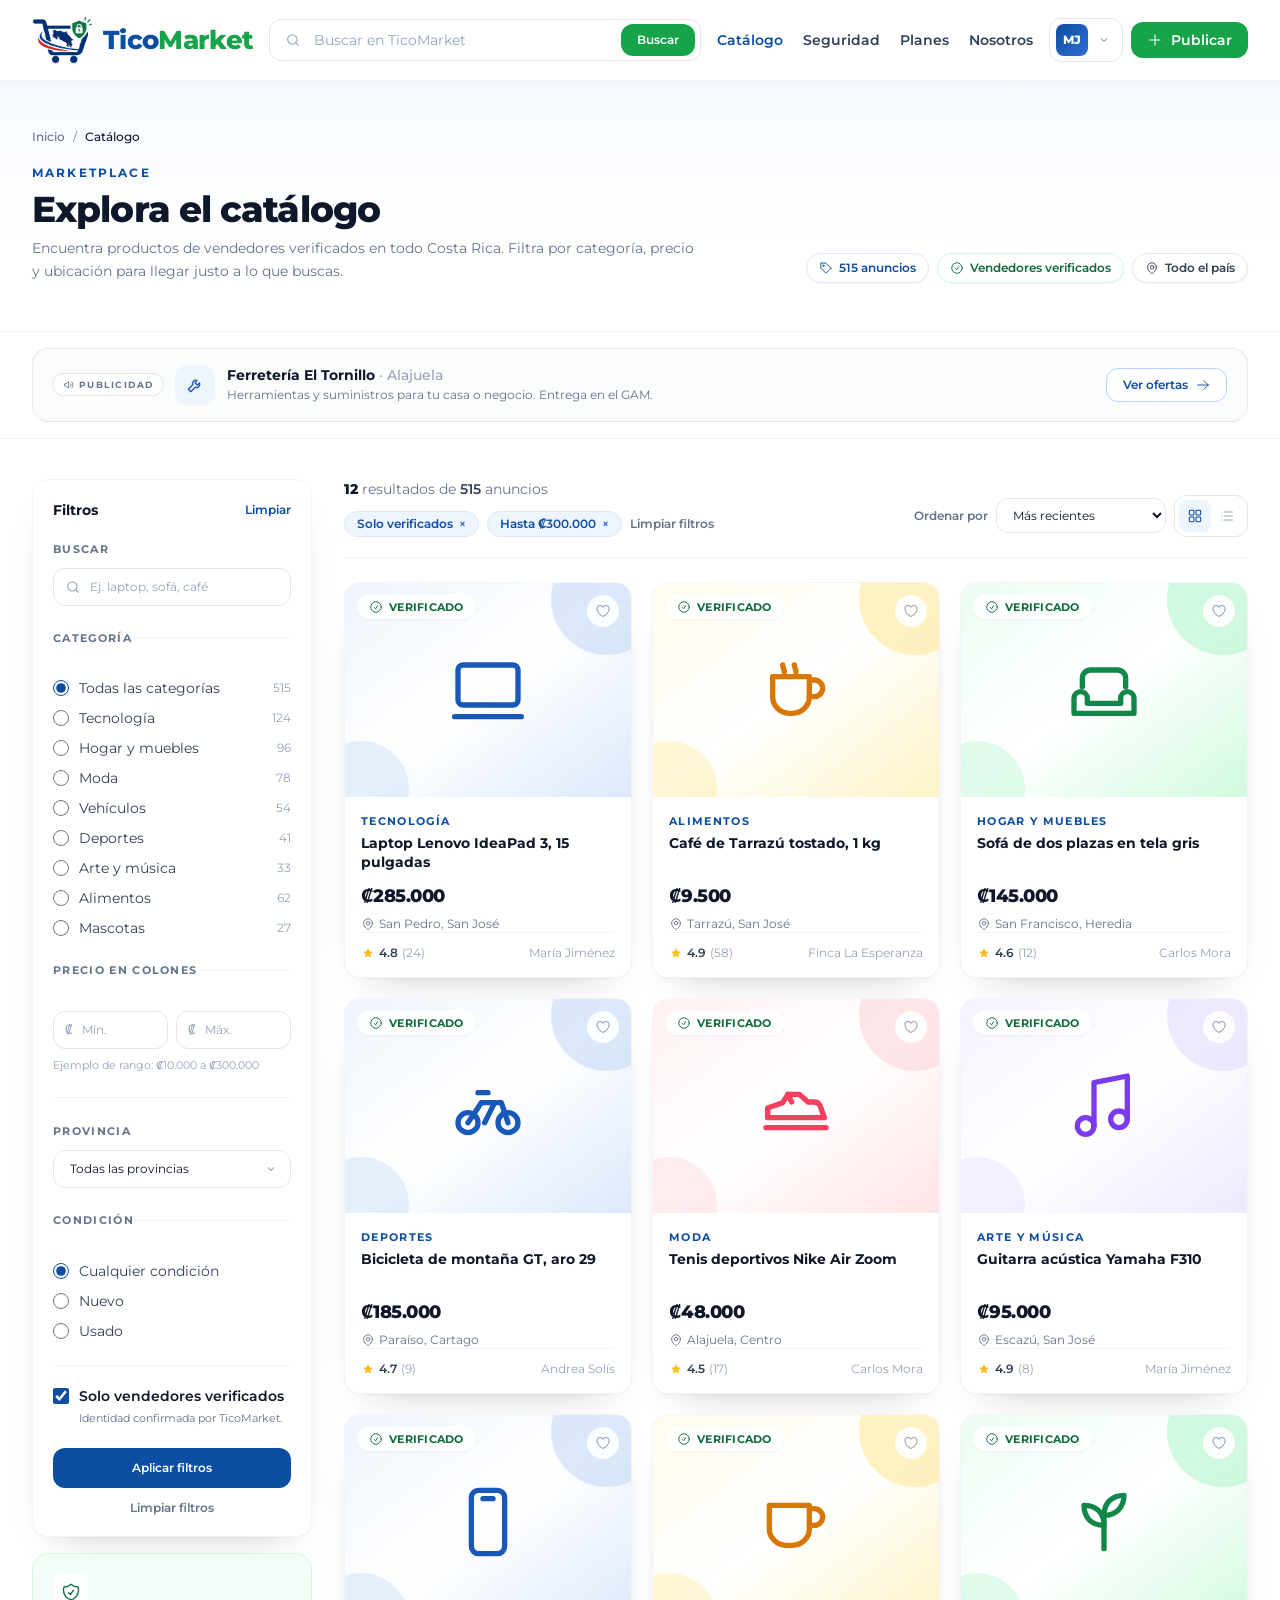
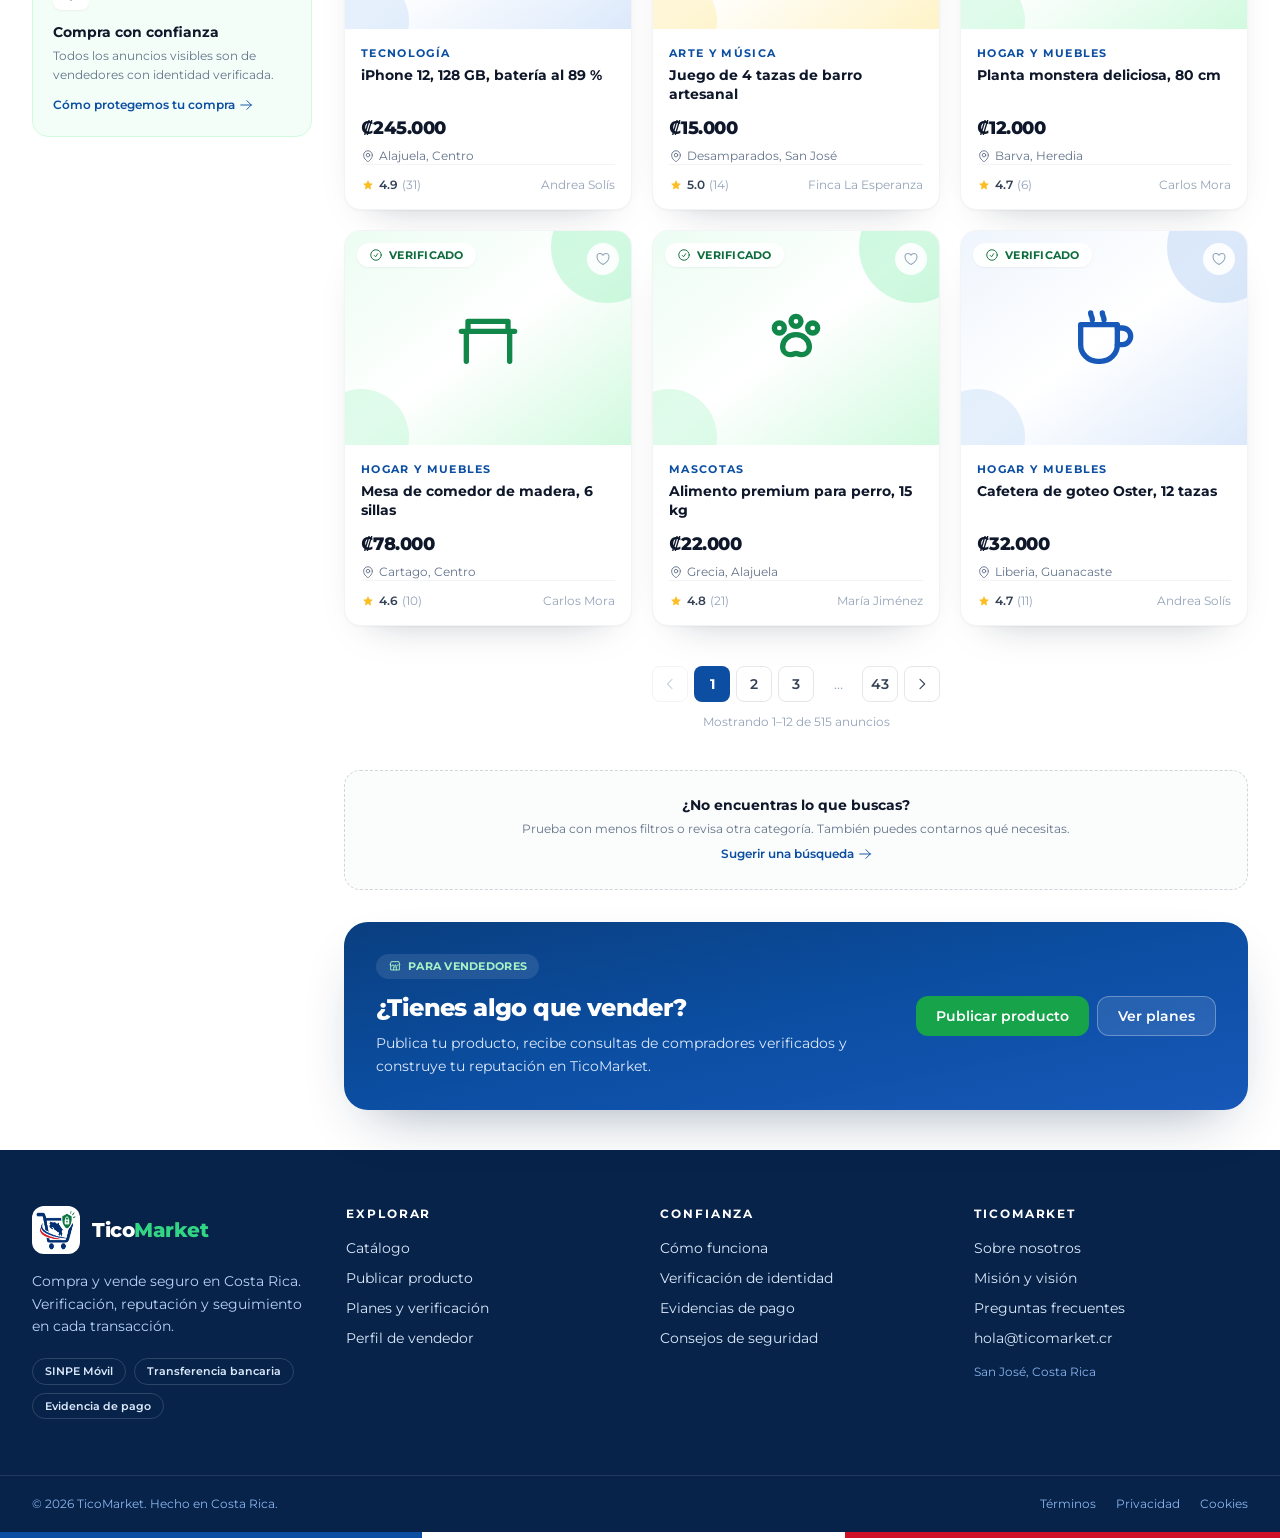
==== commit ca02447e: "Agregado secciones publicidad" ====
--- a/catalogo.html
+++ b/catalogo.html
@@ -158,6 +158,26 @@
       </div>
     </section>
 
+    <aside aria-label="Publicidad" class="border-b border-gray-100 bg-white">
+      <div class="contenedor py-4">
+        <div class="flex flex-col gap-3 rounded-2xl border border-gray-200 bg-gray-50/60 px-5 py-4 sm:flex-row sm:items-center">
+          <span class="inline-flex w-fit shrink-0 items-center gap-1 rounded-full bg-white px-2.5 py-1 text-[9px] font-bold uppercase tracking-[0.16em] text-ink-500 ring-1 ring-gray-200">
+            <span data-icono="megaphone" data-clases="h-3 w-3"></span> Publicidad
+          </span>
+          <div class="flex min-w-0 flex-1 items-start gap-3">
+            <span class="flex h-10 w-10 shrink-0 items-center justify-center rounded-xl bg-brand-50 text-brand-600">
+              <span data-icono="wrench" data-clases="h-5 w-5"></span>
+            </span>
+            <div class="min-w-0">
+              <p class="text-sm font-bold text-ink-900">Ferretería El Tornillo <span class="font-medium text-ink-400">· Alajuela</span></p>
+              <p class="text-xs leading-relaxed text-ink-500">Herramientas y suministros para tu casa o negocio. Entrega en el GAM.</p>
+            </div>
+          </div>
+          <a href="#resultados-productos" class="btn-contorno shrink-0 px-4 py-2 text-xs">Ver ofertas <span data-icono="arrow" data-clases="h-3.5 w-3.5"></span></a>
+        </div>
+      </div>
+    </aside>
+
     <section class="py-8 sm:py-10">
       <div class="contenedor">
         <div class="mb-4 flex items-center justify-between gap-3 lg:hidden">
@@ -350,7 +370,7 @@
               </div>
             </div>
 
-            <div id="resultados-productos" data-lista="productos" data-vista="grilla" class="mt-6 grid grid-cols-1 gap-5 sm:grid-cols-2 xl:grid-cols-3"></div>
+            <div id="resultados-productos" data-lista="productos" data-vista="grilla" class="mt-6 grid scroll-mt-28 grid-cols-1 gap-5 sm:grid-cols-2 xl:grid-cols-3"></div>
 
             <nav class="mt-10 flex flex-wrap items-center justify-center gap-1.5" aria-label="Paginación del catálogo">
               <span class="flex h-9 w-9 items-center justify-center rounded-lg border border-gray-200 text-ink-400 opacity-50" aria-disabled="true">
--- a/assets/css/estilos.css
+++ b/assets/css/estilos.css
@@ -1 +1 @@
-*,:after,:before{--tw-border-spacing-x:0;--tw-border-spacing-y:0;--tw-translate-x:0;--tw-translate-y:0;--tw-rotate:0;--tw-skew-x:0;--tw-skew-y:0;--tw-scale-x:1;--tw-scale-y:1;--tw-pan-x: ;--tw-pan-y: ;--tw-pinch-zoom: ;--tw-scroll-snap-strictness:proximity;--tw-gradient-from-position: ;--tw-gradient-via-position: ;--tw-gradient-to-position: ;--tw-ordinal: ;--tw-slashed-zero: ;--tw-numeric-figure: ;--tw-numeric-spacing: ;--tw-numeric-fraction: ;--tw-ring-inset: ;--tw-ring-offset-width:0px;--tw-ring-offset-color:#fff;--tw-ring-color:rgba(59,130,246,.5);--tw-ring-offset-shadow:0 0 #0000;--tw-ring-shadow:0 0 #0000;--tw-shadow:0 0 #0000;--tw-shadow-colored:0 0 #0000;--tw-blur: ;--tw-brightness: ;--tw-contrast: ;--tw-grayscale: ;--tw-hue-rotate: ;--tw-invert: ;--tw-saturate: ;--tw-sepia: ;--tw-drop-shadow: ;--tw-backdrop-blur: ;--tw-backdrop-brightness: ;--tw-backdrop-contrast: ;--tw-backdrop-grayscale: ;--tw-backdrop-hue-rotate: ;--tw-backdrop-invert: ;--tw-backdrop-opacity: ;--tw-backdrop-saturate: ;--tw-backdrop-sepia: ;--tw-contain-size: ;--tw-contain-layout: ;--tw-contain-paint: ;--tw-contain-style: }::backdrop{--tw-border-spacing-x:0;--tw-border-spacing-y:0;--tw-translate-x:0;--tw-translate-y:0;--tw-rotate:0;--tw-skew-x:0;--tw-skew-y:0;--tw-scale-x:1;--tw-scale-y:1;--tw-pan-x: ;--tw-pan-y: ;--tw-pinch-zoom: ;--tw-scroll-snap-strictness:proximity;--tw-gradient-from-position: ;--tw-gradient-via-position: ;--tw-gradient-to-position: ;--tw-ordinal: ;--tw-slashed-zero: ;--tw-numeric-figure: ;--tw-numeric-spacing: ;--tw-numeric-fraction: ;--tw-ring-inset: ;--tw-ring-offset-width:0px;--tw-ring-offset-color:#fff;--tw-ring-color:rgba(59,130,246,.5);--tw-ring-offset-shadow:0 0 #0000;--tw-ring-shadow:0 0 #0000;--tw-shadow:0 0 #0000;--tw-shadow-colored:0 0 #0000;--tw-blur: ;--tw-brightness: ;--tw-contrast: ;--tw-grayscale: ;--tw-hue-rotate: ;--tw-invert: ;--tw-saturate: ;--tw-sepia: ;--tw-drop-shadow: ;--tw-backdrop-blur: ;--tw-backdrop-brightness: ;--tw-backdrop-contrast: ;--tw-backdrop-grayscale: ;--tw-backdrop-hue-rotate: ;--tw-backdrop-invert: ;--tw-backdrop-opacity: ;--tw-backdrop-saturate: ;--tw-backdrop-sepia: ;--tw-contain-size: ;--tw-contain-layout: ;--tw-contain-paint: ;--tw-contain-style: }/*! tailwindcss v3.4.19 | MIT License | https://tailwindcss.com*/*,:after,:before{box-sizing:border-box;border:0 solid #e5e7eb}:after,:before{--tw-content:""}:host,html{line-height:1.5;-webkit-text-size-adjust:100%;-moz-tab-size:4;-o-tab-size:4;tab-size:4;font-family:Montserrat,ui-sans-serif,system-ui,Segoe UI,sans-serif;font-feature-settings:normal;font-variation-settings:normal;-webkit-tap-highlight-color:transparent}body{margin:0;line-height:inherit}hr{height:0;color:inherit;border-top-width:1px}abbr:where([title]){-webkit-text-decoration:underline dotted;text-decoration:underline dotted}h1,h2,h3,h4,h5,h6{font-size:inherit;font-weight:inherit}a{color:inherit;text-decoration:inherit}b,strong{font-weight:bolder}code,kbd,pre,samp{font-family:ui-monospace,SFMono-Regular,Menlo,Monaco,Consolas,Liberation Mono,Courier New,monospace;font-feature-settings:normal;font-variation-settings:normal;font-size:1em}small{font-size:80%}sub,sup{font-size:75%;line-height:0;position:relative;vertical-align:baseline}sub{bottom:-.25em}sup{top:-.5em}table{text-indent:0;border-color:inherit;border-collapse:collapse}button,input,optgroup,select,textarea{font-family:inherit;font-feature-settings:inherit;font-variation-settings:inherit;font-size:100%;font-weight:inherit;line-height:inherit;letter-spacing:inherit;color:inherit;margin:0;padding:0}button,select{text-transform:none}button,input:where([type=button]),input:where([type=reset]),input:where([type=submit]){-webkit-appearance:button;background-color:transparent;background-image:none}:-moz-focusring{outline:auto}:-moz-ui-invalid{box-shadow:none}progress{vertical-align:baseline}::-webkit-inner-spin-button,::-webkit-outer-spin-button{height:auto}[type=search]{-webkit-appearance:textfield;outline-offset:-2px}::-webkit-search-decoration{-webkit-appearance:none}::-webkit-file-upload-button{-webkit-appearance:button;font:inherit}summary{display:list-item}blockquote,dd,dl,figure,h1,h2,h3,h4,h5,h6,hr,p,pre{margin:0}fieldset{margin:0}fieldset,legend{padding:0}menu,ol,ul{list-style:none;margin:0;padding:0}dialog{padding:0}textarea{resize:vertical}input::-moz-placeholder,textarea::-moz-placeholder{opacity:1;color:#9ca3af}input::placeholder,textarea::placeholder{opacity:1;color:#9ca3af}[role=button],button{cursor:pointer}:disabled{cursor:default}audio,canvas,embed,iframe,img,object,svg,video{display:block;vertical-align:middle}img,video{max-width:100%;height:auto}[hidden]:where(:not([hidden=until-found])){display:none}html{scroll-behavior:smooth}body{--tw-bg-opacity:1;background-color:rgb(255 255 255/var(--tw-bg-opacity,1));font-family:Montserrat,ui-sans-serif,system-ui,Segoe UI,sans-serif;--tw-text-opacity:1;color:rgb(15 23 42/var(--tw-text-opacity,1));-webkit-font-smoothing:antialiased;-moz-osx-font-smoothing:grayscale}::-moz-selection{--tw-bg-opacity:1;background-color:rgb(220 233 251/var(--tw-bg-opacity,1));--tw-text-opacity:1;color:rgb(7 35 74/var(--tw-text-opacity,1))}::selection{--tw-bg-opacity:1;background-color:rgb(220 233 251/var(--tw-bg-opacity,1));--tw-text-opacity:1;color:rgb(7 35 74/var(--tw-text-opacity,1))}:focus-visible{outline:2px solid transparent;outline-offset:2px;--tw-ring-offset-shadow:var(--tw-ring-inset) 0 0 0 var(--tw-ring-offset-width) var(--tw-ring-offset-color);--tw-ring-shadow:var(--tw-ring-inset) 0 0 0 calc(2px + var(--tw-ring-offset-width)) var(--tw-ring-color);box-shadow:var(--tw-ring-offset-shadow),var(--tw-ring-shadow),var(--tw-shadow,0 0 #0000);--tw-ring-opacity:1;--tw-ring-color:rgb(44 111 209/var(--tw-ring-opacity,1));--tw-ring-offset-width:2px;--tw-ring-offset-color:#fff}.\!contenedor{margin-left:auto;margin-right:auto;width:100%;max-width:80rem;padding-left:1rem;padding-right:1rem}@media (min-width:640px){.\!contenedor{padding-left:1.5rem;padding-right:1.5rem}}@media (min-width:1024px){.\!contenedor{padding-left:2rem;padding-right:2rem}}.contenedor{margin-left:auto;margin-right:auto;width:100%;max-width:80rem;padding-left:1rem;padding-right:1rem}@media (min-width:640px){.contenedor{padding-left:1.5rem;padding-right:1.5rem}}@media (min-width:1024px){.contenedor{padding-left:2rem;padding-right:2rem}}.btn{display:inline-flex;align-items:center;justify-content:center;gap:.5rem;white-space:nowrap;border-radius:.75rem;padding:.75rem 1.25rem;font-size:.875rem;line-height:1.25rem;font-weight:600;line-height:1;transition-property:color,background-color,border-color,text-decoration-color,fill,stroke;transition-timing-function:cubic-bezier(.4,0,.2,1);transition-duration:.15s}.btn:focus-visible{--tw-ring-offset-width:2px}.btn:disabled{cursor:not-allowed;opacity:.6}.btn-primario{display:inline-flex;align-items:center;justify-content:center;gap:.5rem;white-space:nowrap;border-radius:.75rem;padding:.75rem 1.25rem;font-size:.875rem;line-height:1.25rem;font-weight:600;line-height:1;transition-property:color,background-color,border-color,text-decoration-color,fill,stroke;transition-timing-function:cubic-bezier(.4,0,.2,1);transition-duration:.15s}.btn-primario:focus-visible{--tw-ring-offset-width:2px}.btn-primario:disabled{cursor:not-allowed;opacity:.6}.btn-primario{--tw-bg-opacity:1;background-color:rgb(11 78 162/var(--tw-bg-opacity,1));--tw-text-opacity:1;color:rgb(255 255 255/var(--tw-text-opacity,1))}.btn-primario:hover{--tw-bg-opacity:1;background-color:rgb(10 63 128/var(--tw-bg-opacity,1))}.btn-verde{display:inline-flex;align-items:center;justify-content:center;gap:.5rem;white-space:nowrap;border-radius:.75rem;padding:.75rem 1.25rem;font-size:.875rem;line-height:1.25rem;font-weight:600;line-height:1;transition-property:color,background-color,border-color,text-decoration-color,fill,stroke;transition-timing-function:cubic-bezier(.4,0,.2,1);transition-duration:.15s}.btn-verde:focus-visible{--tw-ring-offset-width:2px}.btn-verde:disabled{cursor:not-allowed;opacity:.6}.btn-verde{--tw-bg-opacity:1;background-color:rgb(22 163 74/var(--tw-bg-opacity,1));--tw-text-opacity:1;color:rgb(255 255 255/var(--tw-text-opacity,1))}.btn-verde:hover{--tw-bg-opacity:1;background-color:rgb(18 135 74/var(--tw-bg-opacity,1))}.btn-contorno{display:inline-flex;align-items:center;justify-content:center;gap:.5rem;white-space:nowrap;border-radius:.75rem;padding:.75rem 1.25rem;font-size:.875rem;line-height:1.25rem;font-weight:600;line-height:1;transition-property:color,background-color,border-color,text-decoration-color,fill,stroke;transition-timing-function:cubic-bezier(.4,0,.2,1);transition-duration:.15s}.btn-contorno:focus-visible{--tw-ring-offset-width:2px}.btn-contorno:disabled{cursor:not-allowed;opacity:.6}.btn-contorno{border-width:1px;--tw-border-opacity:1;border-color:rgb(185 211 246/var(--tw-border-opacity,1));--tw-bg-opacity:1;background-color:rgb(255 255 255/var(--tw-bg-opacity,1));--tw-text-opacity:1;color:rgb(11 78 162/var(--tw-text-opacity,1))}.btn-contorno:hover{--tw-border-opacity:1;border-color:rgb(138 181 238/var(--tw-border-opacity,1));--tw-bg-opacity:1;background-color:rgb(239 245 253/var(--tw-bg-opacity,1))}.btn-fantasma{display:inline-flex;align-items:center;justify-content:center;gap:.5rem;white-space:nowrap;border-radius:.75rem;padding:.75rem 1.25rem;font-size:.875rem;line-height:1.25rem;font-weight:600;line-height:1;transition-property:color,background-color,border-color,text-decoration-color,fill,stroke;transition-timing-function:cubic-bezier(.4,0,.2,1);transition-duration:.15s}.btn-fantasma:focus-visible{--tw-ring-offset-width:2px}.btn-fantasma:disabled{cursor:not-allowed;opacity:.6}.btn-fantasma{--tw-text-opacity:1;color:rgb(11 78 162/var(--tw-text-opacity,1))}.btn-fantasma:hover{--tw-bg-opacity:1;background-color:rgb(239 245 253/var(--tw-bg-opacity,1))}.btn-claro{display:inline-flex;align-items:center;justify-content:center;gap:.5rem;white-space:nowrap;border-radius:.75rem;padding:.75rem 1.25rem;font-size:.875rem;line-height:1.25rem;font-weight:600;line-height:1;transition-property:color,background-color,border-color,text-decoration-color,fill,stroke;transition-timing-function:cubic-bezier(.4,0,.2,1);transition-duration:.15s}.btn-claro:focus-visible{--tw-ring-offset-width:2px}.btn-claro:disabled{cursor:not-allowed;opacity:.6}.btn-claro{border-width:1px;border-color:hsla(0,0%,100%,.3);background-color:hsla(0,0%,100%,.1);--tw-text-opacity:1;color:rgb(255 255 255/var(--tw-text-opacity,1))}.btn-claro:hover{background-color:hsla(0,0%,100%,.2)}.\!campo{width:100%;border-radius:.75rem;border-width:1px;--tw-border-opacity:1;border-color:rgb(229 231 235/var(--tw-border-opacity,1));--tw-bg-opacity:1;background-color:rgb(255 255 255/var(--tw-bg-opacity,1));padding:.75rem 1rem;font-size:.875rem;line-height:1.25rem;--tw-text-opacity:1;color:rgb(15 23 42/var(--tw-text-opacity,1))}.\!campo::-moz-placeholder{--tw-text-opacity:1;color:rgb(148 163 184/var(--tw-text-opacity,1))}.\!campo::placeholder{--tw-text-opacity:1;color:rgb(148 163 184/var(--tw-text-opacity,1))}.\!campo:focus{--tw-border-opacity:1;border-color:rgb(85 144 227/var(--tw-border-opacity,1));outline:2px solid transparent;outline-offset:2px;--tw-ring-offset-shadow:var(--tw-ring-inset) 0 0 0 var(--tw-ring-offset-width) var(--tw-ring-offset-color);--tw-ring-shadow:var(--tw-ring-inset) 0 0 0 calc(4px + var(--tw-ring-offset-width)) var(--tw-ring-color);box-shadow:var(--tw-ring-offset-shadow),var(--tw-ring-shadow),var(--tw-shadow,0 0 #0000);--tw-ring-opacity:1;--tw-ring-color:rgb(220 233 251/var(--tw-ring-opacity,1))}.campo{width:100%;border-radius:.75rem;border-width:1px;--tw-border-opacity:1;border-color:rgb(229 231 235/var(--tw-border-opacity,1));--tw-bg-opacity:1;background-color:rgb(255 255 255/var(--tw-bg-opacity,1));padding:.75rem 1rem;font-size:.875rem;line-height:1.25rem;--tw-text-opacity:1;color:rgb(15 23 42/var(--tw-text-opacity,1))}.campo::-moz-placeholder{--tw-text-opacity:1;color:rgb(148 163 184/var(--tw-text-opacity,1))}.campo::placeholder{--tw-text-opacity:1;color:rgb(148 163 184/var(--tw-text-opacity,1))}.campo:focus{--tw-border-opacity:1;border-color:rgb(85 144 227/var(--tw-border-opacity,1));outline:2px solid transparent;outline-offset:2px;--tw-ring-offset-shadow:var(--tw-ring-inset) 0 0 0 var(--tw-ring-offset-width) var(--tw-ring-offset-color);--tw-ring-shadow:var(--tw-ring-inset) 0 0 0 calc(4px + var(--tw-ring-offset-width)) var(--tw-ring-color);box-shadow:var(--tw-ring-offset-shadow),var(--tw-ring-shadow),var(--tw-shadow,0 0 #0000);--tw-ring-opacity:1;--tw-ring-color:rgb(220 233 251/var(--tw-ring-opacity,1))}.campo-error{--tw-border-opacity:1;border-color:rgb(253 164 175/var(--tw-border-opacity,1))}.campo-error:focus{--tw-border-opacity:1;border-color:rgb(251 113 133/var(--tw-border-opacity,1));--tw-ring-opacity:1;--tw-ring-color:rgb(255 228 230/var(--tw-ring-opacity,1))}.tarjeta{border-radius:1rem;border-width:1px;--tw-border-opacity:1;border-color:rgb(243 244 246/var(--tw-border-opacity,1));--tw-bg-opacity:1;background-color:rgb(255 255 255/var(--tw-bg-opacity,1));--tw-shadow:0 1px 2px rgba(15,23,42,.04),0 18px 40px -28px rgba(15,23,42,.35);--tw-shadow-colored:0 1px 2px var(--tw-shadow-color),0 18px 40px -28px var(--tw-shadow-color);box-shadow:var(--tw-ring-offset-shadow,0 0 #0000),var(--tw-ring-shadow,0 0 #0000),var(--tw-shadow)}.seccion{padding-top:4rem;padding-bottom:4rem}@media (min-width:640px){.seccion{padding-top:5rem;padding-bottom:5rem}}.antetitulo{font-size:.75rem;line-height:1rem;font-weight:700;text-transform:uppercase;letter-spacing:.18em;--tw-text-opacity:1;color:rgb(11 78 162/var(--tw-text-opacity,1))}.titulo-seccion{margin-top:.75rem;font-size:1.875rem;line-height:2.25rem;font-weight:800;letter-spacing:-.025em;--tw-text-opacity:1;color:rgb(15 23 42/var(--tw-text-opacity,1))}@media (min-width:640px){.titulo-seccion{font-size:2.25rem;line-height:2.5rem}}.enlace{font-weight:600;--tw-text-opacity:1;color:rgb(11 78 162/var(--tw-text-opacity,1));transition-property:color,background-color,border-color,text-decoration-color,fill,stroke;transition-timing-function:cubic-bezier(.4,0,.2,1);transition-duration:.15s}.enlace:hover{--tw-text-opacity:1;color:rgb(10 63 128/var(--tw-text-opacity,1))}.sello{display:inline-flex;align-items:center;gap:.375rem;border-radius:9999px;padding:.25rem .75rem;font-size:11px;font-weight:700;text-transform:uppercase;letter-spacing:.025em}.sr-only{position:absolute;width:1px;height:1px;padding:0;margin:-1px;overflow:hidden;clip:rect(0,0,0,0);white-space:nowrap;border-width:0}.pointer-events-none{pointer-events:none}.visible{visibility:visible}.fixed{position:fixed}.absolute{position:absolute}.relative{position:relative}.sticky{position:sticky}.inset-0{inset:0}.inset-x-4{left:1rem;right:1rem}.inset-y-0{top:0;bottom:0}.-bottom-10{bottom:-2.5rem}.-bottom-16{bottom:-4rem}.-bottom-2{bottom:-.5rem}.-bottom-20{bottom:-5rem}.-bottom-24{bottom:-6rem}.-bottom-4{bottom:-1rem}.-bottom-5{bottom:-1.25rem}.-left-10{left:-2.5rem}.-left-4{left:-1rem}.-left-8{left:-2rem}.-right-10{right:-2.5rem}.-right-16{right:-4rem}.-right-8{right:-2rem}.-top-10{top:-2.5rem}.-top-12{top:-3rem}.-top-24{top:-6rem}.bottom-14{bottom:3.5rem}.bottom-4{bottom:1rem}.left-0{left:0}.left-1\/3{left:33.333333%}.left-2{left:.5rem}.left-3{left:.75rem}.left-3\.5{left:.875rem}.left-4{left:1rem}.left-5{left:1.25rem}.right-0{right:0}.right-1\.5{right:.375rem}.right-2{right:.5rem}.right-24{right:6rem}.right-28{right:7rem}.right-3{right:.75rem}.right-4{right:1rem}.right-5{right:1.25rem}.top-0{top:0}.top-1\/2{top:50%}.top-10{top:2.5rem}.top-2{top:.5rem}.top-3{top:.75rem}.top-4{top:1rem}.top-5{top:1.25rem}.top-6{top:1.5rem}.top-7{top:1.75rem}.top-full{top:100%}.z-10{z-index:10}.z-40{z-index:40}.z-50{z-index:50}.mx-auto{margin-left:auto;margin-right:auto}.-mb-px{margin-bottom:-1px}.-mt-16{margin-top:-4rem}.mb-4{margin-bottom:1rem}.ml-auto{margin-left:auto}.mt-0\.5{margin-top:.125rem}.mt-1{margin-top:.25rem}.mt-1\.5{margin-top:.375rem}.mt-10{margin-top:2.5rem}.mt-12{margin-top:3rem}.mt-14{margin-top:3.5rem}.mt-2{margin-top:.5rem}.mt-3{margin-top:.75rem}.mt-4{margin-top:1rem}.mt-5{margin-top:1.25rem}.mt-6{margin-top:1.5rem}.mt-7{margin-top:1.75rem}.mt-8{margin-top:2rem}.mt-auto{margin-top:auto}.line-clamp-2{overflow:hidden;display:-webkit-box;-webkit-box-orient:vertical;-webkit-line-clamp:2}.block{display:block}.inline-block{display:inline-block}.flex{display:flex}.inline-flex{display:inline-flex}.table{display:table}.grid{display:grid}.contents{display:contents}.hidden{display:none}.aspect-\[4\/3\]{aspect-ratio:4/3}.aspect-\[5\/4\]{aspect-ratio:5/4}.aspect-square{aspect-ratio:1/1}.h-1\.5{height:.375rem}.h-10{height:2.5rem}.h-11{height:2.75rem}.h-12{height:3rem}.h-14{height:3.5rem}.h-16{height:4rem}.h-2{height:.5rem}.h-20{height:5rem}.h-24{height:6rem}.h-28{height:7rem}.h-3{height:.75rem}.h-3\.5{height:.875rem}.h-32{height:8rem}.h-4{height:1rem}.h-40{height:10rem}.h-48{height:12rem}.h-5{height:1.25rem}.h-56{height:14rem}.h-6{height:1.5rem}.h-7{height:1.75rem}.h-72{height:18rem}.h-8{height:2rem}.h-9{height:2.25rem}.h-\[calc\(100\%-1\.75rem\)\]{height:calc(100% - 1.75rem)}.h-\[calc\(100\%-2\.5rem\)\]{height:calc(100% - 2.5rem)}.h-fit{height:-moz-fit-content;height:fit-content}.h-full{height:100%}.min-h-\[2\.5rem\]{min-height:2.5rem}.w-1\.5{width:.375rem}.w-1\/3{width:33.333333%}.w-10{width:2.5rem}.w-11{width:2.75rem}.w-12{width:3rem}.w-14{width:3.5rem}.w-16{width:4rem}.w-2{width:.5rem}.w-20{width:5rem}.w-24{width:6rem}.w-28{width:7rem}.w-3{width:.75rem}.w-3\.5{width:.875rem}.w-32{width:8rem}.w-4{width:1rem}.w-40{width:10rem}.w-48{width:12rem}.w-5{width:1.25rem}.w-56{width:14rem}.w-6{width:1.5rem}.w-60{width:15rem}.w-64{width:16rem}.w-7{width:1.75rem}.w-72{width:18rem}.w-8{width:2rem}.w-9{width:2.25rem}.w-auto{width:auto}.w-fit{width:-moz-fit-content;width:fit-content}.w-full{width:100%}.w-px{width:1px}.min-w-0{min-width:0}.min-w-\[640px\]{min-width:640px}.min-w-\[780px\]{min-width:780px}.max-w-2xl{max-width:42rem}.max-w-3xl{max-width:48rem}.max-w-\[220px\]{max-width:220px}.max-w-lg{max-width:32rem}.max-w-md{max-width:28rem}.max-w-sm{max-width:24rem}.max-w-xl{max-width:36rem}.max-w-xs{max-width:20rem}.flex-1{flex:1 1 0%}.shrink-0{flex-shrink:0}.-translate-y-1\/2{--tw-translate-y:-50%}.-translate-y-1\/2,.rotate-180{transform:translate(var(--tw-translate-x),var(--tw-translate-y)) rotate(var(--tw-rotate)) skewX(var(--tw-skew-x)) skewY(var(--tw-skew-y)) scaleX(var(--tw-scale-x)) scaleY(var(--tw-scale-y))}.rotate-180{--tw-rotate:180deg}.rotate-45{--tw-rotate:45deg;transform:translate(var(--tw-translate-x),var(--tw-translate-y)) rotate(var(--tw-rotate)) skewX(var(--tw-skew-x)) skewY(var(--tw-skew-y)) scaleX(var(--tw-scale-x)) scaleY(var(--tw-scale-y))}.cursor-pointer{cursor:pointer}.scroll-mt-24{scroll-margin-top:6rem}.scroll-mt-28{scroll-margin-top:7rem}.appearance-none{-webkit-appearance:none;-moz-appearance:none;appearance:none}.grid-cols-1{grid-template-columns:repeat(1,minmax(0,1fr))}.grid-cols-2{grid-template-columns:repeat(2,minmax(0,1fr))}.grid-cols-3{grid-template-columns:repeat(3,minmax(0,1fr))}.grid-cols-4{grid-template-columns:repeat(4,minmax(0,1fr))}.flex-col{flex-direction:column}.flex-wrap{flex-wrap:wrap}.items-start{align-items:flex-start}.items-end{align-items:flex-end}.items-center{align-items:center}.justify-center{justify-content:center}.justify-between{justify-content:space-between}.gap-0\.5{gap:.125rem}.gap-1{gap:.25rem}.gap-1\.5{gap:.375rem}.gap-10{gap:2.5rem}.gap-12{gap:3rem}.gap-2{gap:.5rem}.gap-2\.5{gap:.625rem}.gap-3{gap:.75rem}.gap-4{gap:1rem}.gap-5{gap:1.25rem}.gap-6{gap:1.5rem}.gap-8{gap:2rem}.gap-x-3{-moz-column-gap:.75rem;column-gap:.75rem}.gap-x-4{-moz-column-gap:1rem;column-gap:1rem}.gap-x-5{-moz-column-gap:1.25rem;column-gap:1.25rem}.gap-y-2{row-gap:.5rem}.space-y-2>:not([hidden])~:not([hidden]){--tw-space-y-reverse:0;margin-top:calc(.5rem*(1 - var(--tw-space-y-reverse)));margin-bottom:calc(.5rem*var(--tw-space-y-reverse))}.space-y-2\.5>:not([hidden])~:not([hidden]){--tw-space-y-reverse:0;margin-top:calc(.625rem*(1 - var(--tw-space-y-reverse)));margin-bottom:calc(.625rem*var(--tw-space-y-reverse))}.space-y-3>:not([hidden])~:not([hidden]){--tw-space-y-reverse:0;margin-top:calc(.75rem*(1 - var(--tw-space-y-reverse)));margin-bottom:calc(.75rem*var(--tw-space-y-reverse))}.space-y-4>:not([hidden])~:not([hidden]){--tw-space-y-reverse:0;margin-top:calc(1rem*(1 - var(--tw-space-y-reverse)));margin-bottom:calc(1rem*var(--tw-space-y-reverse))}.space-y-5>:not([hidden])~:not([hidden]){--tw-space-y-reverse:0;margin-top:calc(1.25rem*(1 - var(--tw-space-y-reverse)));margin-bottom:calc(1.25rem*var(--tw-space-y-reverse))}.space-y-6>:not([hidden])~:not([hidden]){--tw-space-y-reverse:0;margin-top:calc(1.5rem*(1 - var(--tw-space-y-reverse)));margin-bottom:calc(1.5rem*var(--tw-space-y-reverse))}.divide-y>:not([hidden])~:not([hidden]){--tw-divide-y-reverse:0;border-top-width:calc(1px*(1 - var(--tw-divide-y-reverse)));border-bottom-width:calc(1px*var(--tw-divide-y-reverse))}.divide-gray-100>:not([hidden])~:not([hidden]){--tw-divide-opacity:1;border-color:rgb(243 244 246/var(--tw-divide-opacity,1))}.self-start{align-self:flex-start}.overflow-hidden{overflow:hidden}.overflow-x-auto{overflow-x:auto}.overflow-y-auto{overflow-y:auto}.truncate{overflow:hidden;text-overflow:ellipsis}.truncate,.whitespace-nowrap{white-space:nowrap}.rounded{border-radius:.25rem}.rounded-2xl{border-radius:1rem}.rounded-3xl{border-radius:1.5rem}.rounded-\[2rem\]{border-radius:2rem}.rounded-full{border-radius:9999px}.rounded-lg{border-radius:.5rem}.rounded-xl{border-radius:.75rem}.rounded-t{border-top-left-radius:.25rem;border-top-right-radius:.25rem}.border{border-width:1px}.border-0{border-width:0}.border-2{border-width:2px}.border-x{border-left-width:1px;border-right-width:1px}.border-y{border-top-width:1px}.border-b,.border-y{border-bottom-width:1px}.border-b-2{border-bottom-width:2px}.border-t{border-top-width:1px}.border-dashed{border-style:dashed}.border-amber-100{--tw-border-opacity:1;border-color:rgb(254 243 199/var(--tw-border-opacity,1))}.border-amber-200{--tw-border-opacity:1;border-color:rgb(253 230 138/var(--tw-border-opacity,1))}.border-brand-100{--tw-border-opacity:1;border-color:rgb(220 233 251/var(--tw-border-opacity,1))}.border-brand-200{--tw-border-opacity:1;border-color:rgb(185 211 246/var(--tw-border-opacity,1))}.border-brand-300{--tw-border-opacity:1;border-color:rgb(138 181 238/var(--tw-border-opacity,1))}.border-brand-700{--tw-border-opacity:1;border-color:rgb(11 78 162/var(--tw-border-opacity,1))}.border-gray-100{--tw-border-opacity:1;border-color:rgb(243 244 246/var(--tw-border-opacity,1))}.border-gray-200{--tw-border-opacity:1;border-color:rgb(229 231 235/var(--tw-border-opacity,1))}.border-gray-300{--tw-border-opacity:1;border-color:rgb(209 213 219/var(--tw-border-opacity,1))}.border-rose-200{--tw-border-opacity:1;border-color:rgb(254 205 211/var(--tw-border-opacity,1))}.border-tico-100{--tw-border-opacity:1;border-color:rgb(209 250 223/var(--tw-border-opacity,1))}.border-tico-200{--tw-border-opacity:1;border-color:rgb(166 244 197/var(--tw-border-opacity,1))}.border-transparent{border-color:transparent}.border-white\/10{border-color:hsla(0,0%,100%,.1)}.border-white\/15{border-color:hsla(0,0%,100%,.15)}.bg-amber-200\/50{background-color:hsla(48,97%,77%,.5)}.bg-amber-400{--tw-bg-opacity:1;background-color:rgb(251 191 36/var(--tw-bg-opacity,1))}.bg-amber-50{--tw-bg-opacity:1;background-color:rgb(255 251 235/var(--tw-bg-opacity,1))}.bg-amber-50\/60{background-color:rgba(255,251,235,.6)}.bg-brand-100{--tw-bg-opacity:1;background-color:rgb(220 233 251/var(--tw-bg-opacity,1))}.bg-brand-200{--tw-bg-opacity:1;background-color:rgb(185 211 246/var(--tw-bg-opacity,1))}.bg-brand-200\/50{background-color:rgba(185,211,246,.5)}.bg-brand-300{--tw-bg-opacity:1;background-color:rgb(138 181 238/var(--tw-bg-opacity,1))}.bg-brand-400{--tw-bg-opacity:1;background-color:rgb(85 144 227/var(--tw-bg-opacity,1))}.bg-brand-50{--tw-bg-opacity:1;background-color:rgb(239 245 253/var(--tw-bg-opacity,1))}.bg-brand-50\/40{background-color:rgba(239,245,253,.4)}.bg-brand-50\/50{background-color:rgba(239,245,253,.5)}.bg-brand-50\/60{background-color:rgba(239,245,253,.6)}.bg-brand-500{--tw-bg-opacity:1;background-color:rgb(44 111 209/var(--tw-bg-opacity,1))}.bg-brand-700{--tw-bg-opacity:1;background-color:rgb(11 78 162/var(--tw-bg-opacity,1))}.bg-brand-900{--tw-bg-opacity:1;background-color:rgb(10 53 102/var(--tw-bg-opacity,1))}.bg-brand-950{--tw-bg-opacity:1;background-color:rgb(7 35 74/var(--tw-bg-opacity,1))}.bg-current{background-color:currentColor}.bg-gray-100{--tw-bg-opacity:1;background-color:rgb(243 244 246/var(--tw-bg-opacity,1))}.bg-gray-200{--tw-bg-opacity:1;background-color:rgb(229 231 235/var(--tw-bg-opacity,1))}.bg-gray-50{--tw-bg-opacity:1;background-color:rgb(249 250 251/var(--tw-bg-opacity,1))}.bg-gray-50\/60{background-color:rgba(249,250,251,.6)}.bg-gray-50\/70{background-color:rgba(249,250,251,.7)}.bg-gray-50\/80{background-color:rgba(249,250,251,.8)}.bg-ink-900{--tw-bg-opacity:1;background-color:rgb(15 23 42/var(--tw-bg-opacity,1))}.bg-ink-900\/50{background-color:rgba(15,23,42,.5)}.bg-rose-200\/50{background-color:rgba(254,205,211,.5)}.bg-rose-50{--tw-bg-opacity:1;background-color:rgb(255 241 242/var(--tw-bg-opacity,1))}.bg-tico-100{--tw-bg-opacity:1;background-color:rgb(209 250 223/var(--tw-bg-opacity,1))}.bg-tico-200\/40{background-color:rgba(166,244,197,.4)}.bg-tico-200\/50{background-color:rgba(166,244,197,.5)}.bg-tico-400\/20{background-color:rgba(50,213,131,.2)}.bg-tico-50{--tw-bg-opacity:1;background-color:rgb(236 253 243/var(--tw-bg-opacity,1))}.bg-tico-50\/40{background-color:rgba(236,253,243,.4)}.bg-tico-50\/60{background-color:rgba(236,253,243,.6)}.bg-tico-500{--tw-bg-opacity:1;background-color:rgb(22 163 74/var(--tw-bg-opacity,1))}.bg-tico-500\/20{background-color:rgba(22,163,74,.2)}.bg-transparent{background-color:transparent}.bg-violet-200\/50{background-color:rgba(221,214,254,.5)}.bg-violet-50{--tw-bg-opacity:1;background-color:rgb(245 243 255/var(--tw-bg-opacity,1))}.bg-white{--tw-bg-opacity:1;background-color:rgb(255 255 255/var(--tw-bg-opacity,1))}.bg-white\/10{background-color:hsla(0,0%,100%,.1)}.bg-white\/5{background-color:hsla(0,0%,100%,.05)}.bg-white\/80{background-color:hsla(0,0%,100%,.8)}.bg-white\/90{background-color:hsla(0,0%,100%,.9)}.bg-white\/95{background-color:hsla(0,0%,100%,.95)}.bg-cielo-suave{background-image:linear-gradient(180deg,#f5f9ff,#fff 65%)}.bg-gradient-to-br{background-image:linear-gradient(to bottom right,var(--tw-gradient-stops))}.bg-gradient-to-r{background-image:linear-gradient(to right,var(--tw-gradient-stops))}.from-amber-50{--tw-gradient-from:#fffbeb var(--tw-gradient-from-position);--tw-gradient-to:rgba(255,251,235,0) var(--tw-gradient-to-position);--tw-gradient-stops:var(--tw-gradient-from),var(--tw-gradient-to)}.from-brand-50{--tw-gradient-from:#eff5fd var(--tw-gradient-from-position);--tw-gradient-to:rgba(239,245,253,0) var(--tw-gradient-to-position);--tw-gradient-stops:var(--tw-gradient-from),var(--tw-gradient-to)}.from-brand-600{--tw-gradient-from:#1758b8 var(--tw-gradient-from-position);--tw-gradient-to:rgba(23,88,184,0) var(--tw-gradient-to-position);--tw-gradient-stops:var(--tw-gradient-from),var(--tw-gradient-to)}.from-brand-700{--tw-gradient-from:#0b4ea2 var(--tw-gradient-from-position);--tw-gradient-to:rgba(11,78,162,0) var(--tw-gradient-to-position);--tw-gradient-stops:var(--tw-gradient-from),var(--tw-gradient-to)}.from-brand-800{--tw-gradient-from:#0a3f80 var(--tw-gradient-from-position);--tw-gradient-to:rgba(10,63,128,0) var(--tw-gradient-to-position);--tw-gradient-stops:var(--tw-gradient-from),var(--tw-gradient-to)}.from-brand-900{--tw-gradient-from:#0a3566 var(--tw-gradient-from-position);--tw-gradient-to:rgba(10,53,102,0) var(--tw-gradient-to-position);--tw-gradient-stops:var(--tw-gradient-from),var(--tw-gradient-to)}.from-gray-50{--tw-gradient-from:#f9fafb var(--tw-gradient-from-position);--tw-gradient-to:rgba(249,250,251,0) var(--tw-gradient-to-position);--tw-gradient-stops:var(--tw-gradient-from),var(--tw-gradient-to)}.from-rose-50{--tw-gradient-from:#fff1f2 var(--tw-gradient-from-position);--tw-gradient-to:rgba(255,241,242,0) var(--tw-gradient-to-position);--tw-gradient-stops:var(--tw-gradient-from),var(--tw-gradient-to)}.from-tico-50{--tw-gradient-from:#ecfdf3 var(--tw-gradient-from-position);--tw-gradient-to:rgba(236,253,243,0) var(--tw-gradient-to-position);--tw-gradient-stops:var(--tw-gradient-from),var(--tw-gradient-to)}.from-violet-50{--tw-gradient-from:#f5f3ff var(--tw-gradient-from-position);--tw-gradient-to:rgba(245,243,255,0) var(--tw-gradient-to-position);--tw-gradient-stops:var(--tw-gradient-from),var(--tw-gradient-to)}.via-brand-700{--tw-gradient-to:rgba(11,78,162,0) var(--tw-gradient-to-position);--tw-gradient-stops:var(--tw-gradient-from),#0b4ea2 var(--tw-gradient-via-position),var(--tw-gradient-to)}.via-brand-800{--tw-gradient-to:rgba(10,63,128,0) var(--tw-gradient-to-position);--tw-gradient-stops:var(--tw-gradient-from),#0a3f80 var(--tw-gradient-via-position),var(--tw-gradient-to)}.via-white{--tw-gradient-to:hsla(0,0%,100%,0) var(--tw-gradient-to-position);--tw-gradient-stops:var(--tw-gradient-from),#fff var(--tw-gradient-via-position),var(--tw-gradient-to)}.to-amber-100{--tw-gradient-to:#fef3c7 var(--tw-gradient-to-position)}.to-brand-100{--tw-gradient-to:#dce9fb var(--tw-gradient-to-position)}.to-brand-500{--tw-gradient-to:#2c6fd1 var(--tw-gradient-to-position)}.to-brand-600{--tw-gradient-to:#1758b8 var(--tw-gradient-to-position)}.to-brand-700{--tw-gradient-to:#0b4ea2 var(--tw-gradient-to-position)}.to-gray-100{--tw-gradient-to:#f3f4f6 var(--tw-gradient-to-position)}.to-rose-100{--tw-gradient-to:#ffe4e6 var(--tw-gradient-to-position)}.to-tico-100{--tw-gradient-to:#d1fadf var(--tw-gradient-to-position)}.to-tico-500{--tw-gradient-to:#16a34a var(--tw-gradient-to-position)}.to-tico-600{--tw-gradient-to:#12874a var(--tw-gradient-to-position)}.to-tico-700{--tw-gradient-to:#0e6b3c var(--tw-gradient-to-position)}.to-violet-100{--tw-gradient-to:#ede9fe var(--tw-gradient-to-position)}.to-white{--tw-gradient-to:#fff var(--tw-gradient-to-position)}.p-1{padding:.25rem}.p-1\.5{padding:.375rem}.p-10{padding:2.5rem}.p-2{padding:.5rem}.p-3{padding:.75rem}.p-4{padding:1rem}.p-5{padding:1.25rem}.p-6{padding:1.5rem}.p-8{padding:2rem}.px-1{padding-left:.25rem;padding-right:.25rem}.px-1\.5{padding-left:.375rem;padding-right:.375rem}.px-2{padding-left:.5rem;padding-right:.5rem}.px-3{padding-left:.75rem;padding-right:.75rem}.px-4{padding-left:1rem;padding-right:1rem}.px-5{padding-left:1.25rem;padding-right:1.25rem}.px-6{padding-left:1.5rem;padding-right:1.5rem}.py-0\.5{padding-top:.125rem;padding-bottom:.125rem}.py-1{padding-top:.25rem;padding-bottom:.25rem}.py-1\.5{padding-top:.375rem;padding-bottom:.375rem}.py-10{padding-top:2.5rem;padding-bottom:2.5rem}.py-12{padding-top:3rem;padding-bottom:3rem}.py-14{padding-top:3.5rem;padding-bottom:3.5rem}.py-16{padding-top:4rem;padding-bottom:4rem}.py-2{padding-top:.5rem;padding-bottom:.5rem}.py-2\.5{padding-top:.625rem;padding-bottom:.625rem}.py-3{padding-top:.75rem;padding-bottom:.75rem}.py-3\.5{padding-top:.875rem;padding-bottom:.875rem}.py-4{padding-top:1rem;padding-bottom:1rem}.py-5{padding-top:1.25rem;padding-bottom:1.25rem}.py-8{padding-top:2rem;padding-bottom:2rem}.pb-1{padding-bottom:.25rem}.pb-14{padding-bottom:3.5rem}.pb-16{padding-bottom:4rem}.pb-3{padding-bottom:.75rem}.pb-4{padding-bottom:1rem}.pb-5{padding-bottom:1.25rem}.pb-6{padding-bottom:1.5rem}.pb-8{padding-bottom:2rem}.pl-1\.5{padding-left:.375rem}.pl-10{padding-left:2.5rem}.pl-11{padding-left:2.75rem}.pl-2\.5{padding-left:.625rem}.pl-3{padding-left:.75rem}.pl-7{padding-left:1.75rem}.pl-9{padding-left:2.25rem}.pr-2\.5{padding-right:.625rem}.pr-24{padding-right:6rem}.pr-3{padding-right:.75rem}.pr-5{padding-right:1.25rem}.pr-8{padding-right:2rem}.pr-9{padding-right:2.25rem}.pt-1{padding-top:.25rem}.pt-2{padding-top:.5rem}.pt-3{padding-top:.75rem}.pt-4{padding-top:1rem}.pt-5{padding-top:1.25rem}.pt-6{padding-top:1.5rem}.text-left{text-align:left}.text-center{text-align:center}.text-right{text-align:right}.align-middle{vertical-align:middle}.font-mono{font-family:ui-monospace,SFMono-Regular,Menlo,Monaco,Consolas,Liberation Mono,Courier New,monospace}.text-2xl{font-size:1.5rem;line-height:2rem}.text-3xl{font-size:1.875rem;line-height:2.25rem}.text-4xl{font-size:2.25rem;line-height:2.5rem}.text-\[10px\]{font-size:10px}.text-\[11px\]{font-size:11px}.text-\[24px\]{font-size:24px}.text-base{font-size:1rem;line-height:1.5rem}.text-lg{font-size:1.125rem;line-height:1.75rem}.text-sm{font-size:.875rem;line-height:1.25rem}.text-xl{font-size:1.25rem;line-height:1.75rem}.text-xs{font-size:.75rem;line-height:1rem}.font-bold{font-weight:700}.font-extrabold{font-weight:800}.font-medium{font-weight:500}.font-normal{font-weight:400}.font-semibold{font-weight:600}.uppercase{text-transform:uppercase}.normal-case{text-transform:none}.leading-\[1\.08\]{line-height:1.08}.leading-none{line-height:1}.leading-relaxed{line-height:1.625}.leading-snug{line-height:1.375}.leading-tight{line-height:1.25}.tracking-\[0\.12em\]{letter-spacing:.12em}.tracking-\[0\.14em\]{letter-spacing:.14em}.tracking-\[0\.16em\]{letter-spacing:.16em}.tracking-\[0\.18em\]{letter-spacing:.18em}.tracking-\[0\.1em\]{letter-spacing:.1em}.tracking-normal{letter-spacing:0}.tracking-tight{letter-spacing:-.025em}.tracking-wide{letter-spacing:.025em}.text-amber-400{--tw-text-opacity:1;color:rgb(251 191 36/var(--tw-text-opacity,1))}.text-amber-500{--tw-text-opacity:1;color:rgb(245 158 11/var(--tw-text-opacity,1))}.text-amber-600{--tw-text-opacity:1;color:rgb(217 119 6/var(--tw-text-opacity,1))}.text-amber-700{--tw-text-opacity:1;color:rgb(180 83 9/var(--tw-text-opacity,1))}.text-amber-800{--tw-text-opacity:1;color:rgb(146 64 14/var(--tw-text-opacity,1))}.text-brand-100{--tw-text-opacity:1;color:rgb(220 233 251/var(--tw-text-opacity,1))}.text-brand-200{--tw-text-opacity:1;color:rgb(185 211 246/var(--tw-text-opacity,1))}.text-brand-300{--tw-text-opacity:1;color:rgb(138 181 238/var(--tw-text-opacity,1))}.text-brand-500{--tw-text-opacity:1;color:rgb(44 111 209/var(--tw-text-opacity,1))}.text-brand-600{--tw-text-opacity:1;color:rgb(23 88 184/var(--tw-text-opacity,1))}.text-brand-700{--tw-text-opacity:1;color:rgb(11 78 162/var(--tw-text-opacity,1))}.text-brand-800{--tw-text-opacity:1;color:rgb(10 63 128/var(--tw-text-opacity,1))}.text-gray-100{--tw-text-opacity:1;color:rgb(243 244 246/var(--tw-text-opacity,1))}.text-gray-300{--tw-text-opacity:1;color:rgb(209 213 219/var(--tw-text-opacity,1))}.text-ink-400{--tw-text-opacity:1;color:rgb(148 163 184/var(--tw-text-opacity,1))}.text-ink-500{--tw-text-opacity:1;color:rgb(100 116 139/var(--tw-text-opacity,1))}.text-ink-700{--tw-text-opacity:1;color:rgb(51 65 85/var(--tw-text-opacity,1))}.text-ink-900{--tw-text-opacity:1;color:rgb(15 23 42/var(--tw-text-opacity,1))}.text-rose-500{--tw-text-opacity:1;color:rgb(244 63 94/var(--tw-text-opacity,1))}.text-rose-600{--tw-text-opacity:1;color:rgb(225 29 72/var(--tw-text-opacity,1))}.text-rose-700{--tw-text-opacity:1;color:rgb(190 18 60/var(--tw-text-opacity,1))}.text-tico-200{--tw-text-opacity:1;color:rgb(166 244 197/var(--tw-text-opacity,1))}.text-tico-300{--tw-text-opacity:1;color:rgb(108 233 166/var(--tw-text-opacity,1))}.text-tico-400{--tw-text-opacity:1;color:rgb(50 213 131/var(--tw-text-opacity,1))}.text-tico-500{--tw-text-opacity:1;color:rgb(22 163 74/var(--tw-text-opacity,1))}.text-tico-600{--tw-text-opacity:1;color:rgb(18 135 74/var(--tw-text-opacity,1))}.text-tico-700{--tw-text-opacity:1;color:rgb(14 107 60/var(--tw-text-opacity,1))}.text-violet-600{--tw-text-opacity:1;color:rgb(124 58 237/var(--tw-text-opacity,1))}.text-violet-700{--tw-text-opacity:1;color:rgb(109 40 217/var(--tw-text-opacity,1))}.text-white{--tw-text-opacity:1;color:rgb(255 255 255/var(--tw-text-opacity,1))}.underline-offset-2{text-underline-offset:2px}.accent-brand-700{accent-color:#0b4ea2}.opacity-50{opacity:.5}.opacity-70{opacity:.7}.shadow-flotante{--tw-shadow:0 24px 60px -28px rgba(7,35,74,.45);--tw-shadow-colored:0 24px 60px -28px var(--tw-shadow-color)}.shadow-flotante,.shadow-lg{box-shadow:var(--tw-ring-offset-shadow,0 0 #0000),var(--tw-ring-shadow,0 0 #0000),var(--tw-shadow)}.shadow-lg{--tw-shadow:0 10px 15px -3px rgba(0,0,0,.1),0 4px 6px -4px rgba(0,0,0,.1);--tw-shadow-colored:0 10px 15px -3px var(--tw-shadow-color),0 4px 6px -4px var(--tw-shadow-color)}.shadow-sm{--tw-shadow:0 1px 2px 0 rgba(0,0,0,.05);--tw-shadow-colored:0 1px 2px 0 var(--tw-shadow-color)}.shadow-sm,.shadow-suave{box-shadow:var(--tw-ring-offset-shadow,0 0 #0000),var(--tw-ring-shadow,0 0 #0000),var(--tw-shadow)}.shadow-suave{--tw-shadow:0 12px 32px -16px rgba(11,78,162,.25);--tw-shadow-colored:0 12px 32px -16px var(--tw-shadow-color)}.shadow-tarjeta{--tw-shadow:0 1px 2px rgba(15,23,42,.04),0 18px 40px -28px rgba(15,23,42,.35);--tw-shadow-colored:0 1px 2px var(--tw-shadow-color),0 18px 40px -28px var(--tw-shadow-color);box-shadow:var(--tw-ring-offset-shadow,0 0 #0000),var(--tw-ring-shadow,0 0 #0000),var(--tw-shadow)}.ring-1{--tw-ring-offset-shadow:var(--tw-ring-inset) 0 0 0 var(--tw-ring-offset-width) var(--tw-ring-offset-color);--tw-ring-shadow:var(--tw-ring-inset) 0 0 0 calc(1px + var(--tw-ring-offset-width)) var(--tw-ring-color)}.ring-1,.ring-2{box-shadow:var(--tw-ring-offset-shadow),var(--tw-ring-shadow),var(--tw-shadow,0 0 #0000)}.ring-2{--tw-ring-offset-shadow:var(--tw-ring-inset) 0 0 0 var(--tw-ring-offset-width) var(--tw-ring-offset-color);--tw-ring-shadow:var(--tw-ring-inset) 0 0 0 calc(2px + var(--tw-ring-offset-width)) var(--tw-ring-color)}.ring-4{--tw-ring-offset-shadow:var(--tw-ring-inset) 0 0 0 var(--tw-ring-offset-width) var(--tw-ring-offset-color);--tw-ring-shadow:var(--tw-ring-inset) 0 0 0 calc(4px + var(--tw-ring-offset-width)) var(--tw-ring-color);box-shadow:var(--tw-ring-offset-shadow),var(--tw-ring-shadow),var(--tw-shadow,0 0 #0000)}.ring-brand-100{--tw-ring-opacity:1;--tw-ring-color:rgb(220 233 251/var(--tw-ring-opacity,1))}.ring-brand-200{--tw-ring-opacity:1;--tw-ring-color:rgb(185 211 246/var(--tw-ring-opacity,1))}.ring-brand-600{--tw-ring-opacity:1;--tw-ring-color:rgb(23 88 184/var(--tw-ring-opacity,1))}.ring-gray-100{--tw-ring-opacity:1;--tw-ring-color:rgb(243 244 246/var(--tw-ring-opacity,1))}.ring-gray-200{--tw-ring-opacity:1;--tw-ring-color:rgb(229 231 235/var(--tw-ring-opacity,1))}.ring-rose-100{--tw-ring-opacity:1;--tw-ring-color:rgb(255 228 230/var(--tw-ring-opacity,1))}.ring-tico-100{--tw-ring-opacity:1;--tw-ring-color:rgb(209 250 223/var(--tw-ring-opacity,1))}.ring-tico-200{--tw-ring-opacity:1;--tw-ring-color:rgb(166 244 197/var(--tw-ring-opacity,1))}.ring-white{--tw-ring-opacity:1;--tw-ring-color:rgb(255 255 255/var(--tw-ring-opacity,1))}.ring-white\/15{--tw-ring-color:hsla(0,0%,100%,.15)}.filter{filter:var(--tw-blur) var(--tw-brightness) var(--tw-contrast) var(--tw-grayscale) var(--tw-hue-rotate) var(--tw-invert) var(--tw-saturate) var(--tw-sepia) var(--tw-drop-shadow)}.backdrop-blur{--tw-backdrop-blur:blur(8px)}.backdrop-blur,.backdrop-blur-sm{-webkit-backdrop-filter:var(--tw-backdrop-blur) var(--tw-backdrop-brightness) var(--tw-backdrop-contrast) var(--tw-backdrop-grayscale) var(--tw-backdrop-hue-rotate) var(--tw-backdrop-invert) var(--tw-backdrop-opacity) var(--tw-backdrop-saturate) var(--tw-backdrop-sepia);backdrop-filter:var(--tw-backdrop-blur) var(--tw-backdrop-brightness) var(--tw-backdrop-contrast) var(--tw-backdrop-grayscale) var(--tw-backdrop-hue-rotate) var(--tw-backdrop-invert) var(--tw-backdrop-opacity) var(--tw-backdrop-saturate) var(--tw-backdrop-sepia)}.backdrop-blur-sm{--tw-backdrop-blur:blur(4px)}.transition{transition-property:color,background-color,border-color,text-decoration-color,fill,stroke,opacity,box-shadow,transform,filter,-webkit-backdrop-filter;transition-property:color,background-color,border-color,text-decoration-color,fill,stroke,opacity,box-shadow,transform,filter,backdrop-filter;transition-property:color,background-color,border-color,text-decoration-color,fill,stroke,opacity,box-shadow,transform,filter,backdrop-filter,-webkit-backdrop-filter;transition-timing-function:cubic-bezier(.4,0,.2,1);transition-duration:.15s}.transition-all{transition-property:all;transition-timing-function:cubic-bezier(.4,0,.2,1);transition-duration:.15s}.transition-shadow{transition-property:box-shadow;transition-timing-function:cubic-bezier(.4,0,.2,1);transition-duration:.15s}.transition-transform{transition-property:transform;transition-timing-function:cubic-bezier(.4,0,.2,1);transition-duration:.15s}.duration-200{transition-duration:.2s}.duration-300{transition-duration:.3s}.placeholder\:text-ink-400::-moz-placeholder{--tw-text-opacity:1;color:rgb(148 163 184/var(--tw-text-opacity,1))}.placeholder\:text-ink-400::placeholder{--tw-text-opacity:1;color:rgb(148 163 184/var(--tw-text-opacity,1))}.first\:pt-0:first-child{padding-top:0}.last\:pb-0:last-child{padding-bottom:0}.hover\:-translate-y-1:hover{--tw-translate-y:-0.25rem;transform:translate(var(--tw-translate-x),var(--tw-translate-y)) rotate(var(--tw-rotate)) skewX(var(--tw-skew-x)) skewY(var(--tw-skew-y)) scaleX(var(--tw-scale-x)) scaleY(var(--tw-scale-y))}.hover\:border-brand-100:hover{--tw-border-opacity:1;border-color:rgb(220 233 251/var(--tw-border-opacity,1))}.hover\:border-brand-200:hover{--tw-border-opacity:1;border-color:rgb(185 211 246/var(--tw-border-opacity,1))}.hover\:border-brand-300:hover{--tw-border-opacity:1;border-color:rgb(138 181 238/var(--tw-border-opacity,1))}.hover\:bg-brand-50:hover{--tw-bg-opacity:1;background-color:rgb(239 245 253/var(--tw-bg-opacity,1))}.hover\:bg-brand-50\/30:hover{background-color:rgba(239,245,253,.3)}.hover\:bg-brand-50\/60:hover{background-color:rgba(239,245,253,.6)}.hover\:bg-gray-50:hover{--tw-bg-opacity:1;background-color:rgb(249 250 251/var(--tw-bg-opacity,1))}.hover\:bg-rose-50:hover{--tw-bg-opacity:1;background-color:rgb(255 241 242/var(--tw-bg-opacity,1))}.hover\:text-brand-700:hover{--tw-text-opacity:1;color:rgb(11 78 162/var(--tw-text-opacity,1))}.hover\:text-brand-800:hover{--tw-text-opacity:1;color:rgb(10 63 128/var(--tw-text-opacity,1))}.hover\:text-ink-700:hover{--tw-text-opacity:1;color:rgb(51 65 85/var(--tw-text-opacity,1))}.hover\:text-ink-900:hover{--tw-text-opacity:1;color:rgb(15 23 42/var(--tw-text-opacity,1))}.hover\:text-rose-600:hover{--tw-text-opacity:1;color:rgb(225 29 72/var(--tw-text-opacity,1))}.hover\:text-white:hover{--tw-text-opacity:1;color:rgb(255 255 255/var(--tw-text-opacity,1))}.hover\:underline:hover{text-decoration-line:underline}.hover\:shadow-suave:hover{--tw-shadow:0 12px 32px -16px rgba(11,78,162,.25);--tw-shadow-colored:0 12px 32px -16px var(--tw-shadow-color);box-shadow:var(--tw-ring-offset-shadow,0 0 #0000),var(--tw-ring-shadow,0 0 #0000),var(--tw-shadow)}.focus\:not-sr-only:focus{position:static;width:auto;height:auto;padding:0;margin:0;overflow:visible;clip:auto;white-space:normal}.focus\:absolute:focus{position:absolute}.focus\:left-4:focus{left:1rem}.focus\:top-4:focus{top:1rem}.focus\:z-50:focus{z-index:50}.focus\:rounded-lg:focus{border-radius:.5rem}.focus\:bg-brand-700:focus{--tw-bg-opacity:1;background-color:rgb(11 78 162/var(--tw-bg-opacity,1))}.focus\:px-4:focus{padding-left:1rem;padding-right:1rem}.focus\:py-2:focus{padding-top:.5rem;padding-bottom:.5rem}.focus\:text-sm:focus{font-size:.875rem;line-height:1.25rem}.focus\:font-semibold:focus{font-weight:600}.focus\:text-white:focus{--tw-text-opacity:1;color:rgb(255 255 255/var(--tw-text-opacity,1))}.focus\:ring-0:focus{--tw-ring-offset-shadow:var(--tw-ring-inset) 0 0 0 var(--tw-ring-offset-width) var(--tw-ring-offset-color);--tw-ring-shadow:var(--tw-ring-inset) 0 0 0 calc(var(--tw-ring-offset-width)) var(--tw-ring-color);box-shadow:var(--tw-ring-offset-shadow),var(--tw-ring-shadow),var(--tw-shadow,0 0 #0000)}.group:hover .group-hover\:scale-105{--tw-scale-x:1.05;--tw-scale-y:1.05;transform:translate(var(--tw-translate-x),var(--tw-translate-y)) rotate(var(--tw-rotate)) skewX(var(--tw-skew-x)) skewY(var(--tw-skew-y)) scaleX(var(--tw-scale-x)) scaleY(var(--tw-scale-y))}@media (min-width:640px){.sm\:bottom-16{bottom:4rem}.sm\:left-6{left:1.5rem}.sm\:right-6{right:1.5rem}.sm\:top-8{top:2rem}.sm\:col-span-2{grid-column:span 2/span 2}.sm\:block{display:block}.sm\:flex{display:flex}.sm\:aspect-auto{aspect-ratio:auto}.sm\:h-10{height:2.5rem}.sm\:h-12{height:3rem}.sm\:h-24{height:6rem}.sm\:h-44{height:11rem}.sm\:h-48{height:12rem}.sm\:h-auto{height:auto}.sm\:w-10{width:2.5rem}.sm\:w-24{width:6rem}.sm\:w-40{width:10rem}.sm\:w-44{width:11rem}.sm\:w-64{width:16rem}.sm\:max-w-none{max-width:none}.sm\:shrink-0{flex-shrink:0}.sm\:grid-cols-2{grid-template-columns:repeat(2,minmax(0,1fr))}.sm\:grid-cols-3{grid-template-columns:repeat(3,minmax(0,1fr))}.sm\:grid-cols-4{grid-template-columns:repeat(4,minmax(0,1fr))}.sm\:flex-row{flex-direction:row}.sm\:items-start{align-items:flex-start}.sm\:items-end{align-items:flex-end}.sm\:items-center{align-items:center}.sm\:justify-between{justify-content:space-between}.sm\:gap-3{gap:.75rem}.sm\:self-auto{align-self:auto}.sm\:border-t-0{border-top-width:0}.sm\:p-12{padding:3rem}.sm\:p-5{padding:1.25rem}.sm\:p-6{padding:1.5rem}.sm\:p-8{padding:2rem}.sm\:px-10{padding-left:2.5rem;padding-right:2.5rem}.sm\:px-5{padding-left:1.25rem;padding-right:1.25rem}.sm\:px-6{padding-left:1.5rem;padding-right:1.5rem}.sm\:px-7{padding-left:1.75rem;padding-right:1.75rem}.sm\:py-10{padding-top:2.5rem;padding-bottom:2.5rem}.sm\:py-12{padding-top:3rem;padding-bottom:3rem}.sm\:py-14{padding-top:3.5rem;padding-bottom:3.5rem}.sm\:py-16{padding-top:4rem;padding-bottom:4rem}.sm\:py-20{padding-top:5rem}.sm\:pb-20,.sm\:py-20{padding-bottom:5rem}.sm\:pt-0{padding-top:0}.sm\:text-3xl{font-size:1.875rem;line-height:2.25rem}.sm\:text-4xl{font-size:2.25rem;line-height:2.5rem}.sm\:text-5xl{font-size:3rem;line-height:1}.sm\:text-\[2\.1rem\]{font-size:2.1rem}.sm\:text-\[26px\]{font-size:26px}.sm\:text-lg{font-size:1.125rem;line-height:1.75rem}}@media (min-width:768px){.md\:ml-0{margin-left:0}.md\:inline{display:inline}.md\:flex{display:flex}.md\:grid-cols-2{grid-template-columns:repeat(2,minmax(0,1fr))}.md\:grid-cols-3{grid-template-columns:repeat(3,minmax(0,1fr))}}@media (min-width:1024px){.lg\:sticky{position:sticky}.lg\:top-24{top:6rem}.lg\:col-span-1{grid-column:span 1/span 1}.lg\:col-span-2{grid-column:span 2/span 2}.lg\:col-span-3{grid-column:span 3/span 3}.lg\:col-start-1{grid-column-start:1}.lg\:col-start-3{grid-column-start:3}.lg\:row-start-1{grid-row-start:1}.lg\:row-start-2{grid-row-start:2}.lg\:block{display:block}.lg\:grid{display:grid}.lg\:hidden{display:none}.lg\:max-w-none{max-width:none}.lg\:grid-cols-2{grid-template-columns:repeat(2,minmax(0,1fr))}.lg\:grid-cols-3{grid-template-columns:repeat(3,minmax(0,1fr))}.lg\:grid-cols-4{grid-template-columns:repeat(4,minmax(0,1fr))}.lg\:grid-cols-\[0\.95fr\2c 1\.05fr\]{grid-template-columns:.95fr 1.05fr}.lg\:grid-cols-\[1\.02fr\2c 0\.98fr\]{grid-template-columns:1.02fr .98fr}.lg\:grid-cols-\[1\.1fr\2c 0\.9fr\]{grid-template-columns:1.1fr .9fr}.lg\:grid-cols-\[260px_minmax\(0\2c 1fr\)\]{grid-template-columns:260px minmax(0,1fr)}.lg\:grid-cols-\[minmax\(0\2c 1\.05fr\)_minmax\(0\2c 0\.95fr\)\]{grid-template-columns:minmax(0,1.05fr) minmax(0,.95fr)}.lg\:grid-cols-\[minmax\(0\2c 1fr\)_300px\]{grid-template-columns:minmax(0,1fr) 300px}.lg\:grid-cols-\[minmax\(0\2c 1fr\)_320px\]{grid-template-columns:minmax(0,1fr) 320px}.lg\:grid-cols-\[minmax\(0\2c 1fr\)_340px\]{grid-template-columns:minmax(0,1fr) 340px}.lg\:grid-cols-\[minmax\(0\2c 1fr\)_360px\]{grid-template-columns:minmax(0,1fr) 360px}.lg\:grid-cols-\[minmax\(0\2c 1fr\)_380px\]{grid-template-columns:minmax(0,1fr) 380px}.lg\:flex-row{flex-direction:row}.lg\:items-start{align-items:flex-start}.lg\:items-end{align-items:flex-end}.lg\:items-center{align-items:center}.lg\:justify-end{justify-content:flex-end}.lg\:justify-between{justify-content:space-between}.lg\:gap-8{gap:2rem}.lg\:px-14{padding-left:3.5rem;padding-right:3.5rem}.lg\:py-14{padding-top:3.5rem;padding-bottom:3.5rem}.lg\:py-16{padding-top:4rem;padding-bottom:4rem}}@media (min-width:1280px){.xl\:ml-0{margin-left:0}.xl\:flex{display:flex}.xl\:hidden{display:none}.xl\:grid-cols-3{grid-template-columns:repeat(3,minmax(0,1fr))}.xl\:grid-cols-4{grid-template-columns:repeat(4,minmax(0,1fr))}.xl\:gap-10{gap:2.5rem}.xl\:gap-12{gap:3rem}.xl\:text-\[3\.35rem\]{font-size:3.35rem}}+*,:after,:before{--tw-border-spacing-x:0;--tw-border-spacing-y:0;--tw-translate-x:0;--tw-translate-y:0;--tw-rotate:0;--tw-skew-x:0;--tw-skew-y:0;--tw-scale-x:1;--tw-scale-y:1;--tw-pan-x: ;--tw-pan-y: ;--tw-pinch-zoom: ;--tw-scroll-snap-strictness:proximity;--tw-gradient-from-position: ;--tw-gradient-via-position: ;--tw-gradient-to-position: ;--tw-ordinal: ;--tw-slashed-zero: ;--tw-numeric-figure: ;--tw-numeric-spacing: ;--tw-numeric-fraction: ;--tw-ring-inset: ;--tw-ring-offset-width:0px;--tw-ring-offset-color:#fff;--tw-ring-color:rgba(59,130,246,.5);--tw-ring-offset-shadow:0 0 #0000;--tw-ring-shadow:0 0 #0000;--tw-shadow:0 0 #0000;--tw-shadow-colored:0 0 #0000;--tw-blur: ;--tw-brightness: ;--tw-contrast: ;--tw-grayscale: ;--tw-hue-rotate: ;--tw-invert: ;--tw-saturate: ;--tw-sepia: ;--tw-drop-shadow: ;--tw-backdrop-blur: ;--tw-backdrop-brightness: ;--tw-backdrop-contrast: ;--tw-backdrop-grayscale: ;--tw-backdrop-hue-rotate: ;--tw-backdrop-invert: ;--tw-backdrop-opacity: ;--tw-backdrop-saturate: ;--tw-backdrop-sepia: ;--tw-contain-size: ;--tw-contain-layout: ;--tw-contain-paint: ;--tw-contain-style: }::backdrop{--tw-border-spacing-x:0;--tw-border-spacing-y:0;--tw-translate-x:0;--tw-translate-y:0;--tw-rotate:0;--tw-skew-x:0;--tw-skew-y:0;--tw-scale-x:1;--tw-scale-y:1;--tw-pan-x: ;--tw-pan-y: ;--tw-pinch-zoom: ;--tw-scroll-snap-strictness:proximity;--tw-gradient-from-position: ;--tw-gradient-via-position: ;--tw-gradient-to-position: ;--tw-ordinal: ;--tw-slashed-zero: ;--tw-numeric-figure: ;--tw-numeric-spacing: ;--tw-numeric-fraction: ;--tw-ring-inset: ;--tw-ring-offset-width:0px;--tw-ring-offset-color:#fff;--tw-ring-color:rgba(59,130,246,.5);--tw-ring-offset-shadow:0 0 #0000;--tw-ring-shadow:0 0 #0000;--tw-shadow:0 0 #0000;--tw-shadow-colored:0 0 #0000;--tw-blur: ;--tw-brightness: ;--tw-contrast: ;--tw-grayscale: ;--tw-hue-rotate: ;--tw-invert: ;--tw-saturate: ;--tw-sepia: ;--tw-drop-shadow: ;--tw-backdrop-blur: ;--tw-backdrop-brightness: ;--tw-backdrop-contrast: ;--tw-backdrop-grayscale: ;--tw-backdrop-hue-rotate: ;--tw-backdrop-invert: ;--tw-backdrop-opacity: ;--tw-backdrop-saturate: ;--tw-backdrop-sepia: ;--tw-contain-size: ;--tw-contain-layout: ;--tw-contain-paint: ;--tw-contain-style: }/*! tailwindcss v3.4.19 | MIT License | https://tailwindcss.com*/*,:after,:before{box-sizing:border-box;border:0 solid #e5e7eb}:after,:before{--tw-content:""}:host,html{line-height:1.5;-webkit-text-size-adjust:100%;-moz-tab-size:4;-o-tab-size:4;tab-size:4;font-family:Montserrat,ui-sans-serif,system-ui,Segoe UI,sans-serif;font-feature-settings:normal;font-variation-settings:normal;-webkit-tap-highlight-color:transparent}body{margin:0;line-height:inherit}hr{height:0;color:inherit;border-top-width:1px}abbr:where([title]){-webkit-text-decoration:underline dotted;text-decoration:underline dotted}h1,h2,h3,h4,h5,h6{font-size:inherit;font-weight:inherit}a{color:inherit;text-decoration:inherit}b,strong{font-weight:bolder}code,kbd,pre,samp{font-family:ui-monospace,SFMono-Regular,Menlo,Monaco,Consolas,Liberation Mono,Courier New,monospace;font-feature-settings:normal;font-variation-settings:normal;font-size:1em}small{font-size:80%}sub,sup{font-size:75%;line-height:0;position:relative;vertical-align:baseline}sub{bottom:-.25em}sup{top:-.5em}table{text-indent:0;border-color:inherit;border-collapse:collapse}button,input,optgroup,select,textarea{font-family:inherit;font-feature-settings:inherit;font-variation-settings:inherit;font-size:100%;font-weight:inherit;line-height:inherit;letter-spacing:inherit;color:inherit;margin:0;padding:0}button,select{text-transform:none}button,input:where([type=button]),input:where([type=reset]),input:where([type=submit]){-webkit-appearance:button;background-color:transparent;background-image:none}:-moz-focusring{outline:auto}:-moz-ui-invalid{box-shadow:none}progress{vertical-align:baseline}::-webkit-inner-spin-button,::-webkit-outer-spin-button{height:auto}[type=search]{-webkit-appearance:textfield;outline-offset:-2px}::-webkit-search-decoration{-webkit-appearance:none}::-webkit-file-upload-button{-webkit-appearance:button;font:inherit}summary{display:list-item}blockquote,dd,dl,figure,h1,h2,h3,h4,h5,h6,hr,p,pre{margin:0}fieldset{margin:0}fieldset,legend{padding:0}menu,ol,ul{list-style:none;margin:0;padding:0}dialog{padding:0}textarea{resize:vertical}input::-moz-placeholder,textarea::-moz-placeholder{opacity:1;color:#9ca3af}input::placeholder,textarea::placeholder{opacity:1;color:#9ca3af}[role=button],button{cursor:pointer}:disabled{cursor:default}audio,canvas,embed,iframe,img,object,svg,video{display:block;vertical-align:middle}img,video{max-width:100%;height:auto}[hidden]:where(:not([hidden=until-found])){display:none}html{scroll-behavior:smooth}body{--tw-bg-opacity:1;background-color:rgb(255 255 255/var(--tw-bg-opacity,1));font-family:Montserrat,ui-sans-serif,system-ui,Segoe UI,sans-serif;--tw-text-opacity:1;color:rgb(15 23 42/var(--tw-text-opacity,1));-webkit-font-smoothing:antialiased;-moz-osx-font-smoothing:grayscale}::-moz-selection{--tw-bg-opacity:1;background-color:rgb(220 233 251/var(--tw-bg-opacity,1));--tw-text-opacity:1;color:rgb(7 35 74/var(--tw-text-opacity,1))}::selection{--tw-bg-opacity:1;background-color:rgb(220 233 251/var(--tw-bg-opacity,1));--tw-text-opacity:1;color:rgb(7 35 74/var(--tw-text-opacity,1))}:focus-visible{outline:2px solid transparent;outline-offset:2px;--tw-ring-offset-shadow:var(--tw-ring-inset) 0 0 0 var(--tw-ring-offset-width) var(--tw-ring-offset-color);--tw-ring-shadow:var(--tw-ring-inset) 0 0 0 calc(2px + var(--tw-ring-offset-width)) var(--tw-ring-color);box-shadow:var(--tw-ring-offset-shadow),var(--tw-ring-shadow),var(--tw-shadow,0 0 #0000);--tw-ring-opacity:1;--tw-ring-color:rgb(44 111 209/var(--tw-ring-opacity,1));--tw-ring-offset-width:2px;--tw-ring-offset-color:#fff}.\!contenedor{margin-left:auto;margin-right:auto;width:100%;max-width:80rem;padding-left:1rem;padding-right:1rem}@media (min-width:640px){.\!contenedor{padding-left:1.5rem;padding-right:1.5rem}}@media (min-width:1024px){.\!contenedor{padding-left:2rem;padding-right:2rem}}.contenedor{margin-left:auto;margin-right:auto;width:100%;max-width:80rem;padding-left:1rem;padding-right:1rem}@media (min-width:640px){.contenedor{padding-left:1.5rem;padding-right:1.5rem}}@media (min-width:1024px){.contenedor{padding-left:2rem;padding-right:2rem}}.btn{display:inline-flex;align-items:center;justify-content:center;gap:.5rem;white-space:nowrap;border-radius:.75rem;padding:.75rem 1.25rem;font-size:.875rem;line-height:1.25rem;font-weight:600;line-height:1;transition-property:color,background-color,border-color,text-decoration-color,fill,stroke;transition-timing-function:cubic-bezier(.4,0,.2,1);transition-duration:.15s}.btn:focus-visible{--tw-ring-offset-width:2px}.btn:disabled{cursor:not-allowed;opacity:.6}.btn-primario{display:inline-flex;align-items:center;justify-content:center;gap:.5rem;white-space:nowrap;border-radius:.75rem;padding:.75rem 1.25rem;font-size:.875rem;line-height:1.25rem;font-weight:600;line-height:1;transition-property:color,background-color,border-color,text-decoration-color,fill,stroke;transition-timing-function:cubic-bezier(.4,0,.2,1);transition-duration:.15s}.btn-primario:focus-visible{--tw-ring-offset-width:2px}.btn-primario:disabled{cursor:not-allowed;opacity:.6}.btn-primario{--tw-bg-opacity:1;background-color:rgb(11 78 162/var(--tw-bg-opacity,1));--tw-text-opacity:1;color:rgb(255 255 255/var(--tw-text-opacity,1))}.btn-primario:hover{--tw-bg-opacity:1;background-color:rgb(10 63 128/var(--tw-bg-opacity,1))}.btn-verde{display:inline-flex;align-items:center;justify-content:center;gap:.5rem;white-space:nowrap;border-radius:.75rem;padding:.75rem 1.25rem;font-size:.875rem;line-height:1.25rem;font-weight:600;line-height:1;transition-property:color,background-color,border-color,text-decoration-color,fill,stroke;transition-timing-function:cubic-bezier(.4,0,.2,1);transition-duration:.15s}.btn-verde:focus-visible{--tw-ring-offset-width:2px}.btn-verde:disabled{cursor:not-allowed;opacity:.6}.btn-verde{--tw-bg-opacity:1;background-color:rgb(22 163 74/var(--tw-bg-opacity,1));--tw-text-opacity:1;color:rgb(255 255 255/var(--tw-text-opacity,1))}.btn-verde:hover{--tw-bg-opacity:1;background-color:rgb(18 135 74/var(--tw-bg-opacity,1))}.btn-contorno{display:inline-flex;align-items:center;justify-content:center;gap:.5rem;white-space:nowrap;border-radius:.75rem;padding:.75rem 1.25rem;font-size:.875rem;line-height:1.25rem;font-weight:600;line-height:1;transition-property:color,background-color,border-color,text-decoration-color,fill,stroke;transition-timing-function:cubic-bezier(.4,0,.2,1);transition-duration:.15s}.btn-contorno:focus-visible{--tw-ring-offset-width:2px}.btn-contorno:disabled{cursor:not-allowed;opacity:.6}.btn-contorno{border-width:1px;--tw-border-opacity:1;border-color:rgb(185 211 246/var(--tw-border-opacity,1));--tw-bg-opacity:1;background-color:rgb(255 255 255/var(--tw-bg-opacity,1));--tw-text-opacity:1;color:rgb(11 78 162/var(--tw-text-opacity,1))}.btn-contorno:hover{--tw-border-opacity:1;border-color:rgb(138 181 238/var(--tw-border-opacity,1));--tw-bg-opacity:1;background-color:rgb(239 245 253/var(--tw-bg-opacity,1))}.btn-fantasma{display:inline-flex;align-items:center;justify-content:center;gap:.5rem;white-space:nowrap;border-radius:.75rem;padding:.75rem 1.25rem;font-size:.875rem;line-height:1.25rem;font-weight:600;line-height:1;transition-property:color,background-color,border-color,text-decoration-color,fill,stroke;transition-timing-function:cubic-bezier(.4,0,.2,1);transition-duration:.15s}.btn-fantasma:focus-visible{--tw-ring-offset-width:2px}.btn-fantasma:disabled{cursor:not-allowed;opacity:.6}.btn-fantasma{--tw-text-opacity:1;color:rgb(11 78 162/var(--tw-text-opacity,1))}.btn-fantasma:hover{--tw-bg-opacity:1;background-color:rgb(239 245 253/var(--tw-bg-opacity,1))}.btn-claro{display:inline-flex;align-items:center;justify-content:center;gap:.5rem;white-space:nowrap;border-radius:.75rem;padding:.75rem 1.25rem;font-size:.875rem;line-height:1.25rem;font-weight:600;line-height:1;transition-property:color,background-color,border-color,text-decoration-color,fill,stroke;transition-timing-function:cubic-bezier(.4,0,.2,1);transition-duration:.15s}.btn-claro:focus-visible{--tw-ring-offset-width:2px}.btn-claro:disabled{cursor:not-allowed;opacity:.6}.btn-claro{border-width:1px;border-color:hsla(0,0%,100%,.3);background-color:hsla(0,0%,100%,.1);--tw-text-opacity:1;color:rgb(255 255 255/var(--tw-text-opacity,1))}.btn-claro:hover{background-color:hsla(0,0%,100%,.2)}.\!campo{width:100%;border-radius:.75rem;border-width:1px;--tw-border-opacity:1;border-color:rgb(229 231 235/var(--tw-border-opacity,1));--tw-bg-opacity:1;background-color:rgb(255 255 255/var(--tw-bg-opacity,1));padding:.75rem 1rem;font-size:.875rem;line-height:1.25rem;--tw-text-opacity:1;color:rgb(15 23 42/var(--tw-text-opacity,1))}.\!campo::-moz-placeholder{--tw-text-opacity:1;color:rgb(148 163 184/var(--tw-text-opacity,1))}.\!campo::placeholder{--tw-text-opacity:1;color:rgb(148 163 184/var(--tw-text-opacity,1))}.\!campo:focus{--tw-border-opacity:1;border-color:rgb(85 144 227/var(--tw-border-opacity,1));outline:2px solid transparent;outline-offset:2px;--tw-ring-offset-shadow:var(--tw-ring-inset) 0 0 0 var(--tw-ring-offset-width) var(--tw-ring-offset-color);--tw-ring-shadow:var(--tw-ring-inset) 0 0 0 calc(4px + var(--tw-ring-offset-width)) var(--tw-ring-color);box-shadow:var(--tw-ring-offset-shadow),var(--tw-ring-shadow),var(--tw-shadow,0 0 #0000);--tw-ring-opacity:1;--tw-ring-color:rgb(220 233 251/var(--tw-ring-opacity,1))}.campo{width:100%;border-radius:.75rem;border-width:1px;--tw-border-opacity:1;border-color:rgb(229 231 235/var(--tw-border-opacity,1));--tw-bg-opacity:1;background-color:rgb(255 255 255/var(--tw-bg-opacity,1));padding:.75rem 1rem;font-size:.875rem;line-height:1.25rem;--tw-text-opacity:1;color:rgb(15 23 42/var(--tw-text-opacity,1))}.campo::-moz-placeholder{--tw-text-opacity:1;color:rgb(148 163 184/var(--tw-text-opacity,1))}.campo::placeholder{--tw-text-opacity:1;color:rgb(148 163 184/var(--tw-text-opacity,1))}.campo:focus{--tw-border-opacity:1;border-color:rgb(85 144 227/var(--tw-border-opacity,1));outline:2px solid transparent;outline-offset:2px;--tw-ring-offset-shadow:var(--tw-ring-inset) 0 0 0 var(--tw-ring-offset-width) var(--tw-ring-offset-color);--tw-ring-shadow:var(--tw-ring-inset) 0 0 0 calc(4px + var(--tw-ring-offset-width)) var(--tw-ring-color);box-shadow:var(--tw-ring-offset-shadow),var(--tw-ring-shadow),var(--tw-shadow,0 0 #0000);--tw-ring-opacity:1;--tw-ring-color:rgb(220 233 251/var(--tw-ring-opacity,1))}.campo-error{--tw-border-opacity:1;border-color:rgb(253 164 175/var(--tw-border-opacity,1))}.campo-error:focus{--tw-border-opacity:1;border-color:rgb(251 113 133/var(--tw-border-opacity,1));--tw-ring-opacity:1;--tw-ring-color:rgb(255 228 230/var(--tw-ring-opacity,1))}.tarjeta{border-radius:1rem;border-width:1px;--tw-border-opacity:1;border-color:rgb(243 244 246/var(--tw-border-opacity,1));--tw-bg-opacity:1;background-color:rgb(255 255 255/var(--tw-bg-opacity,1));--tw-shadow:0 1px 2px rgba(15,23,42,.04),0 18px 40px -28px rgba(15,23,42,.35);--tw-shadow-colored:0 1px 2px var(--tw-shadow-color),0 18px 40px -28px var(--tw-shadow-color);box-shadow:var(--tw-ring-offset-shadow,0 0 #0000),var(--tw-ring-shadow,0 0 #0000),var(--tw-shadow)}.seccion{padding-top:4rem;padding-bottom:4rem}@media (min-width:640px){.seccion{padding-top:5rem;padding-bottom:5rem}}.antetitulo{font-size:.75rem;line-height:1rem;font-weight:700;text-transform:uppercase;letter-spacing:.18em;--tw-text-opacity:1;color:rgb(11 78 162/var(--tw-text-opacity,1))}.titulo-seccion{margin-top:.75rem;font-size:1.875rem;line-height:2.25rem;font-weight:800;letter-spacing:-.025em;--tw-text-opacity:1;color:rgb(15 23 42/var(--tw-text-opacity,1))}@media (min-width:640px){.titulo-seccion{font-size:2.25rem;line-height:2.5rem}}.enlace{font-weight:600;--tw-text-opacity:1;color:rgb(11 78 162/var(--tw-text-opacity,1));transition-property:color,background-color,border-color,text-decoration-color,fill,stroke;transition-timing-function:cubic-bezier(.4,0,.2,1);transition-duration:.15s}.enlace:hover{--tw-text-opacity:1;color:rgb(10 63 128/var(--tw-text-opacity,1))}.sello{display:inline-flex;align-items:center;gap:.375rem;border-radius:9999px;padding:.25rem .75rem;font-size:11px;font-weight:700;text-transform:uppercase;letter-spacing:.025em}.sr-only{position:absolute;width:1px;height:1px;padding:0;margin:-1px;overflow:hidden;clip:rect(0,0,0,0);white-space:nowrap;border-width:0}.pointer-events-none{pointer-events:none}.visible{visibility:visible}.fixed{position:fixed}.absolute{position:absolute}.relative{position:relative}.sticky{position:sticky}.inset-0{inset:0}.inset-x-4{left:1rem;right:1rem}.inset-y-0{top:0;bottom:0}.-bottom-10{bottom:-2.5rem}.-bottom-16{bottom:-4rem}.-bottom-2{bottom:-.5rem}.-bottom-20{bottom:-5rem}.-bottom-24{bottom:-6rem}.-bottom-4{bottom:-1rem}.-bottom-5{bottom:-1.25rem}.-left-10{left:-2.5rem}.-left-4{left:-1rem}.-left-8{left:-2rem}.-right-10{right:-2.5rem}.-right-16{right:-4rem}.-right-8{right:-2rem}.-top-10{top:-2.5rem}.-top-12{top:-3rem}.-top-24{top:-6rem}.bottom-14{bottom:3.5rem}.bottom-4{bottom:1rem}.left-0{left:0}.left-1\/3{left:33.333333%}.left-2{left:.5rem}.left-3{left:.75rem}.left-3\.5{left:.875rem}.left-4{left:1rem}.left-5{left:1.25rem}.right-0{right:0}.right-1\.5{right:.375rem}.right-2{right:.5rem}.right-24{right:6rem}.right-28{right:7rem}.right-3{right:.75rem}.right-4{right:1rem}.right-5{right:1.25rem}.top-0{top:0}.top-1\/2{top:50%}.top-10{top:2.5rem}.top-2{top:.5rem}.top-3{top:.75rem}.top-4{top:1rem}.top-5{top:1.25rem}.top-6{top:1.5rem}.top-7{top:1.75rem}.top-full{top:100%}.z-10{z-index:10}.z-40{z-index:40}.z-50{z-index:50}.mx-auto{margin-left:auto;margin-right:auto}.-mb-px{margin-bottom:-1px}.-mt-16{margin-top:-4rem}.mb-4{margin-bottom:1rem}.ml-auto{margin-left:auto}.mt-0\.5{margin-top:.125rem}.mt-1{margin-top:.25rem}.mt-1\.5{margin-top:.375rem}.mt-10{margin-top:2.5rem}.mt-12{margin-top:3rem}.mt-14{margin-top:3.5rem}.mt-2{margin-top:.5rem}.mt-3{margin-top:.75rem}.mt-4{margin-top:1rem}.mt-5{margin-top:1.25rem}.mt-6{margin-top:1.5rem}.mt-7{margin-top:1.75rem}.mt-8{margin-top:2rem}.mt-auto{margin-top:auto}.line-clamp-2{overflow:hidden;display:-webkit-box;-webkit-box-orient:vertical;-webkit-line-clamp:2}.block{display:block}.inline-block{display:inline-block}.flex{display:flex}.inline-flex{display:inline-flex}.table{display:table}.grid{display:grid}.contents{display:contents}.hidden{display:none}.aspect-\[4\/3\]{aspect-ratio:4/3}.aspect-\[5\/4\]{aspect-ratio:5/4}.aspect-square{aspect-ratio:1/1}.h-1\.5{height:.375rem}.h-10{height:2.5rem}.h-11{height:2.75rem}.h-12{height:3rem}.h-14{height:3.5rem}.h-16{height:4rem}.h-2{height:.5rem}.h-20{height:5rem}.h-24{height:6rem}.h-28{height:7rem}.h-3{height:.75rem}.h-3\.5{height:.875rem}.h-32{height:8rem}.h-4{height:1rem}.h-40{height:10rem}.h-48{height:12rem}.h-5{height:1.25rem}.h-56{height:14rem}.h-6{height:1.5rem}.h-7{height:1.75rem}.h-72{height:18rem}.h-8{height:2rem}.h-9{height:2.25rem}.h-\[calc\(100\%-1\.75rem\)\]{height:calc(100% - 1.75rem)}.h-\[calc\(100\%-2\.5rem\)\]{height:calc(100% - 2.5rem)}.h-fit{height:-moz-fit-content;height:fit-content}.h-full{height:100%}.min-h-\[2\.5rem\]{min-height:2.5rem}.w-1\.5{width:.375rem}.w-1\/3{width:33.333333%}.w-10{width:2.5rem}.w-11{width:2.75rem}.w-12{width:3rem}.w-14{width:3.5rem}.w-16{width:4rem}.w-2{width:.5rem}.w-20{width:5rem}.w-24{width:6rem}.w-28{width:7rem}.w-3{width:.75rem}.w-3\.5{width:.875rem}.w-32{width:8rem}.w-4{width:1rem}.w-40{width:10rem}.w-48{width:12rem}.w-5{width:1.25rem}.w-56{width:14rem}.w-6{width:1.5rem}.w-60{width:15rem}.w-64{width:16rem}.w-7{width:1.75rem}.w-72{width:18rem}.w-8{width:2rem}.w-9{width:2.25rem}.w-auto{width:auto}.w-fit{width:-moz-fit-content;width:fit-content}.w-full{width:100%}.w-px{width:1px}.min-w-0{min-width:0}.min-w-\[640px\]{min-width:640px}.min-w-\[780px\]{min-width:780px}.max-w-2xl{max-width:42rem}.max-w-3xl{max-width:48rem}.max-w-\[220px\]{max-width:220px}.max-w-lg{max-width:32rem}.max-w-md{max-width:28rem}.max-w-sm{max-width:24rem}.max-w-xl{max-width:36rem}.max-w-xs{max-width:20rem}.flex-1{flex:1 1 0%}.shrink-0{flex-shrink:0}.-translate-y-1\/2{--tw-translate-y:-50%}.-translate-y-1\/2,.rotate-180{transform:translate(var(--tw-translate-x),var(--tw-translate-y)) rotate(var(--tw-rotate)) skewX(var(--tw-skew-x)) skewY(var(--tw-skew-y)) scaleX(var(--tw-scale-x)) scaleY(var(--tw-scale-y))}.rotate-180{--tw-rotate:180deg}.rotate-45{--tw-rotate:45deg;transform:translate(var(--tw-translate-x),var(--tw-translate-y)) rotate(var(--tw-rotate)) skewX(var(--tw-skew-x)) skewY(var(--tw-skew-y)) scaleX(var(--tw-scale-x)) scaleY(var(--tw-scale-y))}.cursor-pointer{cursor:pointer}.scroll-mt-24{scroll-margin-top:6rem}.scroll-mt-28{scroll-margin-top:7rem}.appearance-none{-webkit-appearance:none;-moz-appearance:none;appearance:none}.grid-cols-1{grid-template-columns:repeat(1,minmax(0,1fr))}.grid-cols-2{grid-template-columns:repeat(2,minmax(0,1fr))}.grid-cols-3{grid-template-columns:repeat(3,minmax(0,1fr))}.grid-cols-4{grid-template-columns:repeat(4,minmax(0,1fr))}.flex-col{flex-direction:column}.flex-wrap{flex-wrap:wrap}.items-start{align-items:flex-start}.items-end{align-items:flex-end}.items-center{align-items:center}.justify-center{justify-content:center}.justify-between{justify-content:space-between}.gap-0\.5{gap:.125rem}.gap-1{gap:.25rem}.gap-1\.5{gap:.375rem}.gap-10{gap:2.5rem}.gap-12{gap:3rem}.gap-2{gap:.5rem}.gap-2\.5{gap:.625rem}.gap-3{gap:.75rem}.gap-4{gap:1rem}.gap-5{gap:1.25rem}.gap-6{gap:1.5rem}.gap-8{gap:2rem}.gap-x-3{-moz-column-gap:.75rem;column-gap:.75rem}.gap-x-4{-moz-column-gap:1rem;column-gap:1rem}.gap-x-5{-moz-column-gap:1.25rem;column-gap:1.25rem}.gap-y-2{row-gap:.5rem}.space-y-2>:not([hidden])~:not([hidden]){--tw-space-y-reverse:0;margin-top:calc(.5rem*(1 - var(--tw-space-y-reverse)));margin-bottom:calc(.5rem*var(--tw-space-y-reverse))}.space-y-2\.5>:not([hidden])~:not([hidden]){--tw-space-y-reverse:0;margin-top:calc(.625rem*(1 - var(--tw-space-y-reverse)));margin-bottom:calc(.625rem*var(--tw-space-y-reverse))}.space-y-3>:not([hidden])~:not([hidden]){--tw-space-y-reverse:0;margin-top:calc(.75rem*(1 - var(--tw-space-y-reverse)));margin-bottom:calc(.75rem*var(--tw-space-y-reverse))}.space-y-4>:not([hidden])~:not([hidden]){--tw-space-y-reverse:0;margin-top:calc(1rem*(1 - var(--tw-space-y-reverse)));margin-bottom:calc(1rem*var(--tw-space-y-reverse))}.space-y-5>:not([hidden])~:not([hidden]){--tw-space-y-reverse:0;margin-top:calc(1.25rem*(1 - var(--tw-space-y-reverse)));margin-bottom:calc(1.25rem*var(--tw-space-y-reverse))}.space-y-6>:not([hidden])~:not([hidden]){--tw-space-y-reverse:0;margin-top:calc(1.5rem*(1 - var(--tw-space-y-reverse)));margin-bottom:calc(1.5rem*var(--tw-space-y-reverse))}.divide-y>:not([hidden])~:not([hidden]){--tw-divide-y-reverse:0;border-top-width:calc(1px*(1 - var(--tw-divide-y-reverse)));border-bottom-width:calc(1px*var(--tw-divide-y-reverse))}.divide-gray-100>:not([hidden])~:not([hidden]){--tw-divide-opacity:1;border-color:rgb(243 244 246/var(--tw-divide-opacity,1))}.self-start{align-self:flex-start}.overflow-hidden{overflow:hidden}.overflow-x-auto{overflow-x:auto}.overflow-y-auto{overflow-y:auto}.truncate{overflow:hidden;text-overflow:ellipsis}.truncate,.whitespace-nowrap{white-space:nowrap}.rounded{border-radius:.25rem}.rounded-2xl{border-radius:1rem}.rounded-3xl{border-radius:1.5rem}.rounded-\[2rem\]{border-radius:2rem}.rounded-full{border-radius:9999px}.rounded-lg{border-radius:.5rem}.rounded-xl{border-radius:.75rem}.rounded-t{border-top-left-radius:.25rem;border-top-right-radius:.25rem}.border{border-width:1px}.border-0{border-width:0}.border-2{border-width:2px}.border-x{border-left-width:1px;border-right-width:1px}.border-y{border-top-width:1px}.border-b,.border-y{border-bottom-width:1px}.border-b-2{border-bottom-width:2px}.border-t{border-top-width:1px}.border-dashed{border-style:dashed}.border-amber-100{--tw-border-opacity:1;border-color:rgb(254 243 199/var(--tw-border-opacity,1))}.border-amber-200{--tw-border-opacity:1;border-color:rgb(253 230 138/var(--tw-border-opacity,1))}.border-brand-100{--tw-border-opacity:1;border-color:rgb(220 233 251/var(--tw-border-opacity,1))}.border-brand-200{--tw-border-opacity:1;border-color:rgb(185 211 246/var(--tw-border-opacity,1))}.border-brand-300{--tw-border-opacity:1;border-color:rgb(138 181 238/var(--tw-border-opacity,1))}.border-brand-700{--tw-border-opacity:1;border-color:rgb(11 78 162/var(--tw-border-opacity,1))}.border-gray-100{--tw-border-opacity:1;border-color:rgb(243 244 246/var(--tw-border-opacity,1))}.border-gray-200{--tw-border-opacity:1;border-color:rgb(229 231 235/var(--tw-border-opacity,1))}.border-gray-300{--tw-border-opacity:1;border-color:rgb(209 213 219/var(--tw-border-opacity,1))}.border-rose-200{--tw-border-opacity:1;border-color:rgb(254 205 211/var(--tw-border-opacity,1))}.border-tico-100{--tw-border-opacity:1;border-color:rgb(209 250 223/var(--tw-border-opacity,1))}.border-tico-200{--tw-border-opacity:1;border-color:rgb(166 244 197/var(--tw-border-opacity,1))}.border-transparent{border-color:transparent}.border-white\/10{border-color:hsla(0,0%,100%,.1)}.border-white\/15{border-color:hsla(0,0%,100%,.15)}.bg-amber-100{--tw-bg-opacity:1;background-color:rgb(254 243 199/var(--tw-bg-opacity,1))}.bg-amber-200\/50{background-color:hsla(48,97%,77%,.5)}.bg-amber-400{--tw-bg-opacity:1;background-color:rgb(251 191 36/var(--tw-bg-opacity,1))}.bg-amber-50{--tw-bg-opacity:1;background-color:rgb(255 251 235/var(--tw-bg-opacity,1))}.bg-amber-50\/60{background-color:rgba(255,251,235,.6)}.bg-brand-100{--tw-bg-opacity:1;background-color:rgb(220 233 251/var(--tw-bg-opacity,1))}.bg-brand-200{--tw-bg-opacity:1;background-color:rgb(185 211 246/var(--tw-bg-opacity,1))}.bg-brand-200\/50{background-color:rgba(185,211,246,.5)}.bg-brand-300{--tw-bg-opacity:1;background-color:rgb(138 181 238/var(--tw-bg-opacity,1))}.bg-brand-400{--tw-bg-opacity:1;background-color:rgb(85 144 227/var(--tw-bg-opacity,1))}.bg-brand-50{--tw-bg-opacity:1;background-color:rgb(239 245 253/var(--tw-bg-opacity,1))}.bg-brand-50\/40{background-color:rgba(239,245,253,.4)}.bg-brand-50\/50{background-color:rgba(239,245,253,.5)}.bg-brand-50\/60{background-color:rgba(239,245,253,.6)}.bg-brand-50\/70{background-color:rgba(239,245,253,.7)}.bg-brand-500{--tw-bg-opacity:1;background-color:rgb(44 111 209/var(--tw-bg-opacity,1))}.bg-brand-700{--tw-bg-opacity:1;background-color:rgb(11 78 162/var(--tw-bg-opacity,1))}.bg-brand-900{--tw-bg-opacity:1;background-color:rgb(10 53 102/var(--tw-bg-opacity,1))}.bg-brand-950{--tw-bg-opacity:1;background-color:rgb(7 35 74/var(--tw-bg-opacity,1))}.bg-current{background-color:currentColor}.bg-gray-100{--tw-bg-opacity:1;background-color:rgb(243 244 246/var(--tw-bg-opacity,1))}.bg-gray-200{--tw-bg-opacity:1;background-color:rgb(229 231 235/var(--tw-bg-opacity,1))}.bg-gray-50{--tw-bg-opacity:1;background-color:rgb(249 250 251/var(--tw-bg-opacity,1))}.bg-gray-50\/60{background-color:rgba(249,250,251,.6)}.bg-gray-50\/70{background-color:rgba(249,250,251,.7)}.bg-gray-50\/80{background-color:rgba(249,250,251,.8)}.bg-ink-900{--tw-bg-opacity:1;background-color:rgb(15 23 42/var(--tw-bg-opacity,1))}.bg-ink-900\/50{background-color:rgba(15,23,42,.5)}.bg-rose-200\/50{background-color:rgba(254,205,211,.5)}.bg-rose-50{--tw-bg-opacity:1;background-color:rgb(255 241 242/var(--tw-bg-opacity,1))}.bg-tico-100{--tw-bg-opacity:1;background-color:rgb(209 250 223/var(--tw-bg-opacity,1))}.bg-tico-200\/40{background-color:rgba(166,244,197,.4)}.bg-tico-200\/50{background-color:rgba(166,244,197,.5)}.bg-tico-400\/20{background-color:rgba(50,213,131,.2)}.bg-tico-50{--tw-bg-opacity:1;background-color:rgb(236 253 243/var(--tw-bg-opacity,1))}.bg-tico-50\/40{background-color:rgba(236,253,243,.4)}.bg-tico-50\/60{background-color:rgba(236,253,243,.6)}.bg-tico-500{--tw-bg-opacity:1;background-color:rgb(22 163 74/var(--tw-bg-opacity,1))}.bg-tico-500\/20{background-color:rgba(22,163,74,.2)}.bg-transparent{background-color:transparent}.bg-violet-200\/50{background-color:rgba(221,214,254,.5)}.bg-violet-50{--tw-bg-opacity:1;background-color:rgb(245 243 255/var(--tw-bg-opacity,1))}.bg-white{--tw-bg-opacity:1;background-color:rgb(255 255 255/var(--tw-bg-opacity,1))}.bg-white\/10{background-color:hsla(0,0%,100%,.1)}.bg-white\/5{background-color:hsla(0,0%,100%,.05)}.bg-white\/80{background-color:hsla(0,0%,100%,.8)}.bg-white\/90{background-color:hsla(0,0%,100%,.9)}.bg-white\/95{background-color:hsla(0,0%,100%,.95)}.bg-cielo-suave{background-image:linear-gradient(180deg,#f5f9ff,#fff 65%)}.bg-gradient-to-br{background-image:linear-gradient(to bottom right,var(--tw-gradient-stops))}.bg-gradient-to-r{background-image:linear-gradient(to right,var(--tw-gradient-stops))}.from-amber-50{--tw-gradient-from:#fffbeb var(--tw-gradient-from-position);--tw-gradient-to:rgba(255,251,235,0) var(--tw-gradient-to-position);--tw-gradient-stops:var(--tw-gradient-from),var(--tw-gradient-to)}.from-brand-50{--tw-gradient-from:#eff5fd var(--tw-gradient-from-position);--tw-gradient-to:rgba(239,245,253,0) var(--tw-gradient-to-position);--tw-gradient-stops:var(--tw-gradient-from),var(--tw-gradient-to)}.from-brand-600{--tw-gradient-from:#1758b8 var(--tw-gradient-from-position);--tw-gradient-to:rgba(23,88,184,0) var(--tw-gradient-to-position);--tw-gradient-stops:var(--tw-gradient-from),var(--tw-gradient-to)}.from-brand-700{--tw-gradient-from:#0b4ea2 var(--tw-gradient-from-position);--tw-gradient-to:rgba(11,78,162,0) var(--tw-gradient-to-position);--tw-gradient-stops:var(--tw-gradient-from),var(--tw-gradient-to)}.from-brand-800{--tw-gradient-from:#0a3f80 var(--tw-gradient-from-position);--tw-gradient-to:rgba(10,63,128,0) var(--tw-gradient-to-position);--tw-gradient-stops:var(--tw-gradient-from),var(--tw-gradient-to)}.from-brand-900{--tw-gradient-from:#0a3566 var(--tw-gradient-from-position);--tw-gradient-to:rgba(10,53,102,0) var(--tw-gradient-to-position);--tw-gradient-stops:var(--tw-gradient-from),var(--tw-gradient-to)}.from-gray-50{--tw-gradient-from:#f9fafb var(--tw-gradient-from-position);--tw-gradient-to:rgba(249,250,251,0) var(--tw-gradient-to-position);--tw-gradient-stops:var(--tw-gradient-from),var(--tw-gradient-to)}.from-rose-50{--tw-gradient-from:#fff1f2 var(--tw-gradient-from-position);--tw-gradient-to:rgba(255,241,242,0) var(--tw-gradient-to-position);--tw-gradient-stops:var(--tw-gradient-from),var(--tw-gradient-to)}.from-tico-50{--tw-gradient-from:#ecfdf3 var(--tw-gradient-from-position);--tw-gradient-to:rgba(236,253,243,0) var(--tw-gradient-to-position);--tw-gradient-stops:var(--tw-gradient-from),var(--tw-gradient-to)}.from-violet-50{--tw-gradient-from:#f5f3ff var(--tw-gradient-from-position);--tw-gradient-to:rgba(245,243,255,0) var(--tw-gradient-to-position);--tw-gradient-stops:var(--tw-gradient-from),var(--tw-gradient-to)}.via-brand-700{--tw-gradient-to:rgba(11,78,162,0) var(--tw-gradient-to-position);--tw-gradient-stops:var(--tw-gradient-from),#0b4ea2 var(--tw-gradient-via-position),var(--tw-gradient-to)}.via-brand-800{--tw-gradient-to:rgba(10,63,128,0) var(--tw-gradient-to-position);--tw-gradient-stops:var(--tw-gradient-from),#0a3f80 var(--tw-gradient-via-position),var(--tw-gradient-to)}.via-white{--tw-gradient-to:hsla(0,0%,100%,0) var(--tw-gradient-to-position);--tw-gradient-stops:var(--tw-gradient-from),#fff var(--tw-gradient-via-position),var(--tw-gradient-to)}.to-amber-100{--tw-gradient-to:#fef3c7 var(--tw-gradient-to-position)}.to-brand-100{--tw-gradient-to:#dce9fb var(--tw-gradient-to-position)}.to-brand-500{--tw-gradient-to:#2c6fd1 var(--tw-gradient-to-position)}.to-brand-600{--tw-gradient-to:#1758b8 var(--tw-gradient-to-position)}.to-brand-700{--tw-gradient-to:#0b4ea2 var(--tw-gradient-to-position)}.to-gray-100{--tw-gradient-to:#f3f4f6 var(--tw-gradient-to-position)}.to-rose-100{--tw-gradient-to:#ffe4e6 var(--tw-gradient-to-position)}.to-tico-100{--tw-gradient-to:#d1fadf var(--tw-gradient-to-position)}.to-tico-500{--tw-gradient-to:#16a34a var(--tw-gradient-to-position)}.to-tico-600{--tw-gradient-to:#12874a var(--tw-gradient-to-position)}.to-tico-700{--tw-gradient-to:#0e6b3c var(--tw-gradient-to-position)}.to-violet-100{--tw-gradient-to:#ede9fe var(--tw-gradient-to-position)}.to-white{--tw-gradient-to:#fff var(--tw-gradient-to-position)}.p-1{padding:.25rem}.p-1\.5{padding:.375rem}.p-10{padding:2.5rem}.p-2{padding:.5rem}.p-3{padding:.75rem}.p-4{padding:1rem}.p-5{padding:1.25rem}.p-6{padding:1.5rem}.p-8{padding:2rem}.px-1{padding-left:.25rem;padding-right:.25rem}.px-1\.5{padding-left:.375rem;padding-right:.375rem}.px-2{padding-left:.5rem;padding-right:.5rem}.px-2\.5{padding-left:.625rem;padding-right:.625rem}.px-3{padding-left:.75rem;padding-right:.75rem}.px-4{padding-left:1rem;padding-right:1rem}.px-5{padding-left:1.25rem;padding-right:1.25rem}.px-6{padding-left:1.5rem;padding-right:1.5rem}.py-0\.5{padding-top:.125rem;padding-bottom:.125rem}.py-1{padding-top:.25rem;padding-bottom:.25rem}.py-1\.5{padding-top:.375rem;padding-bottom:.375rem}.py-10{padding-top:2.5rem;padding-bottom:2.5rem}.py-12{padding-top:3rem;padding-bottom:3rem}.py-14{padding-top:3.5rem;padding-bottom:3.5rem}.py-16{padding-top:4rem;padding-bottom:4rem}.py-2{padding-top:.5rem;padding-bottom:.5rem}.py-2\.5{padding-top:.625rem;padding-bottom:.625rem}.py-3{padding-top:.75rem;padding-bottom:.75rem}.py-3\.5{padding-top:.875rem;padding-bottom:.875rem}.py-4{padding-top:1rem;padding-bottom:1rem}.py-5{padding-top:1.25rem;padding-bottom:1.25rem}.py-8{padding-top:2rem;padding-bottom:2rem}.pb-1{padding-bottom:.25rem}.pb-14{padding-bottom:3.5rem}.pb-16{padding-bottom:4rem}.pb-3{padding-bottom:.75rem}.pb-4{padding-bottom:1rem}.pb-5{padding-bottom:1.25rem}.pb-6{padding-bottom:1.5rem}.pb-8{padding-bottom:2rem}.pl-1\.5{padding-left:.375rem}.pl-10{padding-left:2.5rem}.pl-11{padding-left:2.75rem}.pl-2\.5{padding-left:.625rem}.pl-3{padding-left:.75rem}.pl-7{padding-left:1.75rem}.pl-9{padding-left:2.25rem}.pr-2\.5{padding-right:.625rem}.pr-24{padding-right:6rem}.pr-3{padding-right:.75rem}.pr-5{padding-right:1.25rem}.pr-8{padding-right:2rem}.pr-9{padding-right:2.25rem}.pt-1{padding-top:.25rem}.pt-2{padding-top:.5rem}.pt-3{padding-top:.75rem}.pt-4{padding-top:1rem}.pt-5{padding-top:1.25rem}.pt-6{padding-top:1.5rem}.text-left{text-align:left}.text-center{text-align:center}.text-right{text-align:right}.align-middle{vertical-align:middle}.font-mono{font-family:ui-monospace,SFMono-Regular,Menlo,Monaco,Consolas,Liberation Mono,Courier New,monospace}.text-2xl{font-size:1.5rem;line-height:2rem}.text-3xl{font-size:1.875rem;line-height:2.25rem}.text-4xl{font-size:2.25rem;line-height:2.5rem}.text-\[10px\]{font-size:10px}.text-\[11px\]{font-size:11px}.text-\[24px\]{font-size:24px}.text-\[9px\]{font-size:9px}.text-base{font-size:1rem;line-height:1.5rem}.text-lg{font-size:1.125rem;line-height:1.75rem}.text-sm{font-size:.875rem;line-height:1.25rem}.text-xl{font-size:1.25rem;line-height:1.75rem}.text-xs{font-size:.75rem;line-height:1rem}.font-bold{font-weight:700}.font-extrabold{font-weight:800}.font-medium{font-weight:500}.font-normal{font-weight:400}.font-semibold{font-weight:600}.uppercase{text-transform:uppercase}.normal-case{text-transform:none}.leading-\[1\.08\]{line-height:1.08}.leading-none{line-height:1}.leading-relaxed{line-height:1.625}.leading-snug{line-height:1.375}.leading-tight{line-height:1.25}.tracking-\[0\.12em\]{letter-spacing:.12em}.tracking-\[0\.14em\]{letter-spacing:.14em}.tracking-\[0\.16em\]{letter-spacing:.16em}.tracking-\[0\.18em\]{letter-spacing:.18em}.tracking-\[0\.1em\]{letter-spacing:.1em}.tracking-normal{letter-spacing:0}.tracking-tight{letter-spacing:-.025em}.tracking-wide{letter-spacing:.025em}.text-amber-400{--tw-text-opacity:1;color:rgb(251 191 36/var(--tw-text-opacity,1))}.text-amber-500{--tw-text-opacity:1;color:rgb(245 158 11/var(--tw-text-opacity,1))}.text-amber-600{--tw-text-opacity:1;color:rgb(217 119 6/var(--tw-text-opacity,1))}.text-amber-700{--tw-text-opacity:1;color:rgb(180 83 9/var(--tw-text-opacity,1))}.text-amber-800{--tw-text-opacity:1;color:rgb(146 64 14/var(--tw-text-opacity,1))}.text-brand-100{--tw-text-opacity:1;color:rgb(220 233 251/var(--tw-text-opacity,1))}.text-brand-200{--tw-text-opacity:1;color:rgb(185 211 246/var(--tw-text-opacity,1))}.text-brand-300{--tw-text-opacity:1;color:rgb(138 181 238/var(--tw-text-opacity,1))}.text-brand-500{--tw-text-opacity:1;color:rgb(44 111 209/var(--tw-text-opacity,1))}.text-brand-600{--tw-text-opacity:1;color:rgb(23 88 184/var(--tw-text-opacity,1))}.text-brand-700{--tw-text-opacity:1;color:rgb(11 78 162/var(--tw-text-opacity,1))}.text-brand-800{--tw-text-opacity:1;color:rgb(10 63 128/var(--tw-text-opacity,1))}.text-gray-100{--tw-text-opacity:1;color:rgb(243 244 246/var(--tw-text-opacity,1))}.text-gray-300{--tw-text-opacity:1;color:rgb(209 213 219/var(--tw-text-opacity,1))}.text-ink-400{--tw-text-opacity:1;color:rgb(148 163 184/var(--tw-text-opacity,1))}.text-ink-500{--tw-text-opacity:1;color:rgb(100 116 139/var(--tw-text-opacity,1))}.text-ink-700{--tw-text-opacity:1;color:rgb(51 65 85/var(--tw-text-opacity,1))}.text-ink-900{--tw-text-opacity:1;color:rgb(15 23 42/var(--tw-text-opacity,1))}.text-rose-500{--tw-text-opacity:1;color:rgb(244 63 94/var(--tw-text-opacity,1))}.text-rose-600{--tw-text-opacity:1;color:rgb(225 29 72/var(--tw-text-opacity,1))}.text-rose-700{--tw-text-opacity:1;color:rgb(190 18 60/var(--tw-text-opacity,1))}.text-tico-200{--tw-text-opacity:1;color:rgb(166 244 197/var(--tw-text-opacity,1))}.text-tico-300{--tw-text-opacity:1;color:rgb(108 233 166/var(--tw-text-opacity,1))}.text-tico-400{--tw-text-opacity:1;color:rgb(50 213 131/var(--tw-text-opacity,1))}.text-tico-500{--tw-text-opacity:1;color:rgb(22 163 74/var(--tw-text-opacity,1))}.text-tico-600{--tw-text-opacity:1;color:rgb(18 135 74/var(--tw-text-opacity,1))}.text-tico-700{--tw-text-opacity:1;color:rgb(14 107 60/var(--tw-text-opacity,1))}.text-violet-600{--tw-text-opacity:1;color:rgb(124 58 237/var(--tw-text-opacity,1))}.text-violet-700{--tw-text-opacity:1;color:rgb(109 40 217/var(--tw-text-opacity,1))}.text-white{--tw-text-opacity:1;color:rgb(255 255 255/var(--tw-text-opacity,1))}.underline-offset-2{text-underline-offset:2px}.accent-brand-700{accent-color:#0b4ea2}.opacity-50{opacity:.5}.opacity-70{opacity:.7}.shadow-flotante{--tw-shadow:0 24px 60px -28px rgba(7,35,74,.45);--tw-shadow-colored:0 24px 60px -28px var(--tw-shadow-color)}.shadow-flotante,.shadow-lg{box-shadow:var(--tw-ring-offset-shadow,0 0 #0000),var(--tw-ring-shadow,0 0 #0000),var(--tw-shadow)}.shadow-lg{--tw-shadow:0 10px 15px -3px rgba(0,0,0,.1),0 4px 6px -4px rgba(0,0,0,.1);--tw-shadow-colored:0 10px 15px -3px var(--tw-shadow-color),0 4px 6px -4px var(--tw-shadow-color)}.shadow-sm{--tw-shadow:0 1px 2px 0 rgba(0,0,0,.05);--tw-shadow-colored:0 1px 2px 0 var(--tw-shadow-color)}.shadow-sm,.shadow-suave{box-shadow:var(--tw-ring-offset-shadow,0 0 #0000),var(--tw-ring-shadow,0 0 #0000),var(--tw-shadow)}.shadow-suave{--tw-shadow:0 12px 32px -16px rgba(11,78,162,.25);--tw-shadow-colored:0 12px 32px -16px var(--tw-shadow-color)}.shadow-tarjeta{--tw-shadow:0 1px 2px rgba(15,23,42,.04),0 18px 40px -28px rgba(15,23,42,.35);--tw-shadow-colored:0 1px 2px var(--tw-shadow-color),0 18px 40px -28px var(--tw-shadow-color);box-shadow:var(--tw-ring-offset-shadow,0 0 #0000),var(--tw-ring-shadow,0 0 #0000),var(--tw-shadow)}.ring-1{--tw-ring-offset-shadow:var(--tw-ring-inset) 0 0 0 var(--tw-ring-offset-width) var(--tw-ring-offset-color);--tw-ring-shadow:var(--tw-ring-inset) 0 0 0 calc(1px + var(--tw-ring-offset-width)) var(--tw-ring-color)}.ring-1,.ring-2{box-shadow:var(--tw-ring-offset-shadow),var(--tw-ring-shadow),var(--tw-shadow,0 0 #0000)}.ring-2{--tw-ring-offset-shadow:var(--tw-ring-inset) 0 0 0 var(--tw-ring-offset-width) var(--tw-ring-offset-color);--tw-ring-shadow:var(--tw-ring-inset) 0 0 0 calc(2px + var(--tw-ring-offset-width)) var(--tw-ring-color)}.ring-4{--tw-ring-offset-shadow:var(--tw-ring-inset) 0 0 0 var(--tw-ring-offset-width) var(--tw-ring-offset-color);--tw-ring-shadow:var(--tw-ring-inset) 0 0 0 calc(4px + var(--tw-ring-offset-width)) var(--tw-ring-color);box-shadow:var(--tw-ring-offset-shadow),var(--tw-ring-shadow),var(--tw-shadow,0 0 #0000)}.ring-brand-100{--tw-ring-opacity:1;--tw-ring-color:rgb(220 233 251/var(--tw-ring-opacity,1))}.ring-brand-200{--tw-ring-opacity:1;--tw-ring-color:rgb(185 211 246/var(--tw-ring-opacity,1))}.ring-brand-600{--tw-ring-opacity:1;--tw-ring-color:rgb(23 88 184/var(--tw-ring-opacity,1))}.ring-gray-100{--tw-ring-opacity:1;--tw-ring-color:rgb(243 244 246/var(--tw-ring-opacity,1))}.ring-gray-200{--tw-ring-opacity:1;--tw-ring-color:rgb(229 231 235/var(--tw-ring-opacity,1))}.ring-rose-100{--tw-ring-opacity:1;--tw-ring-color:rgb(255 228 230/var(--tw-ring-opacity,1))}.ring-tico-100{--tw-ring-opacity:1;--tw-ring-color:rgb(209 250 223/var(--tw-ring-opacity,1))}.ring-tico-200{--tw-ring-opacity:1;--tw-ring-color:rgb(166 244 197/var(--tw-ring-opacity,1))}.ring-white{--tw-ring-opacity:1;--tw-ring-color:rgb(255 255 255/var(--tw-ring-opacity,1))}.ring-white\/15{--tw-ring-color:hsla(0,0%,100%,.15)}.filter{filter:var(--tw-blur) var(--tw-brightness) var(--tw-contrast) var(--tw-grayscale) var(--tw-hue-rotate) var(--tw-invert) var(--tw-saturate) var(--tw-sepia) var(--tw-drop-shadow)}.backdrop-blur{--tw-backdrop-blur:blur(8px)}.backdrop-blur,.backdrop-blur-sm{-webkit-backdrop-filter:var(--tw-backdrop-blur) var(--tw-backdrop-brightness) var(--tw-backdrop-contrast) var(--tw-backdrop-grayscale) var(--tw-backdrop-hue-rotate) var(--tw-backdrop-invert) var(--tw-backdrop-opacity) var(--tw-backdrop-saturate) var(--tw-backdrop-sepia);backdrop-filter:var(--tw-backdrop-blur) var(--tw-backdrop-brightness) var(--tw-backdrop-contrast) var(--tw-backdrop-grayscale) var(--tw-backdrop-hue-rotate) var(--tw-backdrop-invert) var(--tw-backdrop-opacity) var(--tw-backdrop-saturate) var(--tw-backdrop-sepia)}.backdrop-blur-sm{--tw-backdrop-blur:blur(4px)}.transition{transition-property:color,background-color,border-color,text-decoration-color,fill,stroke,opacity,box-shadow,transform,filter,-webkit-backdrop-filter;transition-property:color,background-color,border-color,text-decoration-color,fill,stroke,opacity,box-shadow,transform,filter,backdrop-filter;transition-property:color,background-color,border-color,text-decoration-color,fill,stroke,opacity,box-shadow,transform,filter,backdrop-filter,-webkit-backdrop-filter;transition-timing-function:cubic-bezier(.4,0,.2,1);transition-duration:.15s}.transition-all{transition-property:all;transition-timing-function:cubic-bezier(.4,0,.2,1);transition-duration:.15s}.transition-shadow{transition-property:box-shadow;transition-timing-function:cubic-bezier(.4,0,.2,1);transition-duration:.15s}.transition-transform{transition-property:transform;transition-timing-function:cubic-bezier(.4,0,.2,1);transition-duration:.15s}.duration-200{transition-duration:.2s}.duration-300{transition-duration:.3s}.placeholder\:text-ink-400::-moz-placeholder{--tw-text-opacity:1;color:rgb(148 163 184/var(--tw-text-opacity,1))}.placeholder\:text-ink-400::placeholder{--tw-text-opacity:1;color:rgb(148 163 184/var(--tw-text-opacity,1))}.first\:pt-0:first-child{padding-top:0}.last\:pb-0:last-child{padding-bottom:0}.hover\:-translate-y-1:hover{--tw-translate-y:-0.25rem;transform:translate(var(--tw-translate-x),var(--tw-translate-y)) rotate(var(--tw-rotate)) skewX(var(--tw-skew-x)) skewY(var(--tw-skew-y)) scaleX(var(--tw-scale-x)) scaleY(var(--tw-scale-y))}.hover\:border-brand-100:hover{--tw-border-opacity:1;border-color:rgb(220 233 251/var(--tw-border-opacity,1))}.hover\:border-brand-200:hover{--tw-border-opacity:1;border-color:rgb(185 211 246/var(--tw-border-opacity,1))}.hover\:border-brand-300:hover{--tw-border-opacity:1;border-color:rgb(138 181 238/var(--tw-border-opacity,1))}.hover\:bg-brand-50:hover{--tw-bg-opacity:1;background-color:rgb(239 245 253/var(--tw-bg-opacity,1))}.hover\:bg-brand-50\/30:hover{background-color:rgba(239,245,253,.3)}.hover\:bg-brand-50\/60:hover{background-color:rgba(239,245,253,.6)}.hover\:bg-gray-50:hover{--tw-bg-opacity:1;background-color:rgb(249 250 251/var(--tw-bg-opacity,1))}.hover\:bg-rose-50:hover{--tw-bg-opacity:1;background-color:rgb(255 241 242/var(--tw-bg-opacity,1))}.hover\:text-brand-700:hover{--tw-text-opacity:1;color:rgb(11 78 162/var(--tw-text-opacity,1))}.hover\:text-brand-800:hover{--tw-text-opacity:1;color:rgb(10 63 128/var(--tw-text-opacity,1))}.hover\:text-ink-700:hover{--tw-text-opacity:1;color:rgb(51 65 85/var(--tw-text-opacity,1))}.hover\:text-ink-900:hover{--tw-text-opacity:1;color:rgb(15 23 42/var(--tw-text-opacity,1))}.hover\:text-rose-600:hover{--tw-text-opacity:1;color:rgb(225 29 72/var(--tw-text-opacity,1))}.hover\:text-white:hover{--tw-text-opacity:1;color:rgb(255 255 255/var(--tw-text-opacity,1))}.hover\:underline:hover{text-decoration-line:underline}.hover\:shadow-suave:hover{--tw-shadow:0 12px 32px -16px rgba(11,78,162,.25);--tw-shadow-colored:0 12px 32px -16px var(--tw-shadow-color);box-shadow:var(--tw-ring-offset-shadow,0 0 #0000),var(--tw-ring-shadow,0 0 #0000),var(--tw-shadow)}.focus\:not-sr-only:focus{position:static;width:auto;height:auto;padding:0;margin:0;overflow:visible;clip:auto;white-space:normal}.focus\:absolute:focus{position:absolute}.focus\:left-4:focus{left:1rem}.focus\:top-4:focus{top:1rem}.focus\:z-50:focus{z-index:50}.focus\:rounded-lg:focus{border-radius:.5rem}.focus\:bg-brand-700:focus{--tw-bg-opacity:1;background-color:rgb(11 78 162/var(--tw-bg-opacity,1))}.focus\:px-4:focus{padding-left:1rem;padding-right:1rem}.focus\:py-2:focus{padding-top:.5rem;padding-bottom:.5rem}.focus\:text-sm:focus{font-size:.875rem;line-height:1.25rem}.focus\:font-semibold:focus{font-weight:600}.focus\:text-white:focus{--tw-text-opacity:1;color:rgb(255 255 255/var(--tw-text-opacity,1))}.focus\:ring-0:focus{--tw-ring-offset-shadow:var(--tw-ring-inset) 0 0 0 var(--tw-ring-offset-width) var(--tw-ring-offset-color);--tw-ring-shadow:var(--tw-ring-inset) 0 0 0 calc(var(--tw-ring-offset-width)) var(--tw-ring-color);box-shadow:var(--tw-ring-offset-shadow),var(--tw-ring-shadow),var(--tw-shadow,0 0 #0000)}.focus-visible\:ring-0:focus-visible{--tw-ring-offset-shadow:var(--tw-ring-inset) 0 0 0 var(--tw-ring-offset-width) var(--tw-ring-offset-color);--tw-ring-shadow:var(--tw-ring-inset) 0 0 0 calc(var(--tw-ring-offset-width)) var(--tw-ring-color);box-shadow:var(--tw-ring-offset-shadow),var(--tw-ring-shadow),var(--tw-shadow,0 0 #0000)}.focus-visible\:ring-offset-0:focus-visible{--tw-ring-offset-width:0px}.group:hover .group-hover\:scale-105{--tw-scale-x:1.05;--tw-scale-y:1.05;transform:translate(var(--tw-translate-x),var(--tw-translate-y)) rotate(var(--tw-rotate)) skewX(var(--tw-skew-x)) skewY(var(--tw-skew-y)) scaleX(var(--tw-scale-x)) scaleY(var(--tw-scale-y))}.group:hover .group-hover\:text-brand-700{--tw-text-opacity:1;color:rgb(11 78 162/var(--tw-text-opacity,1))}@media (min-width:640px){.sm\:bottom-16{bottom:4rem}.sm\:left-6{left:1.5rem}.sm\:right-6{right:1.5rem}.sm\:top-8{top:2rem}.sm\:col-span-2{grid-column:span 2/span 2}.sm\:block{display:block}.sm\:flex{display:flex}.sm\:aspect-auto{aspect-ratio:auto}.sm\:h-10{height:2.5rem}.sm\:h-12{height:3rem}.sm\:h-24{height:6rem}.sm\:h-44{height:11rem}.sm\:h-48{height:12rem}.sm\:h-auto{height:auto}.sm\:w-10{width:2.5rem}.sm\:w-24{width:6rem}.sm\:w-40{width:10rem}.sm\:w-44{width:11rem}.sm\:w-64{width:16rem}.sm\:max-w-none{max-width:none}.sm\:shrink-0{flex-shrink:0}.sm\:grid-cols-2{grid-template-columns:repeat(2,minmax(0,1fr))}.sm\:grid-cols-3{grid-template-columns:repeat(3,minmax(0,1fr))}.sm\:grid-cols-4{grid-template-columns:repeat(4,minmax(0,1fr))}.sm\:grid-cols-\[1\.1fr\2c 0\.9fr\]{grid-template-columns:1.1fr .9fr}.sm\:flex-row{flex-direction:row}.sm\:items-start{align-items:flex-start}.sm\:items-end{align-items:flex-end}.sm\:items-center{align-items:center}.sm\:justify-between{justify-content:space-between}.sm\:gap-3{gap:.75rem}.sm\:self-auto{align-self:auto}.sm\:border-t-0{border-top-width:0}.sm\:p-12{padding:3rem}.sm\:p-5{padding:1.25rem}.sm\:p-6{padding:1.5rem}.sm\:p-8{padding:2rem}.sm\:px-10{padding-left:2.5rem;padding-right:2.5rem}.sm\:px-5{padding-left:1.25rem;padding-right:1.25rem}.sm\:px-6{padding-left:1.5rem;padding-right:1.5rem}.sm\:px-7{padding-left:1.75rem;padding-right:1.75rem}.sm\:py-10{padding-top:2.5rem;padding-bottom:2.5rem}.sm\:py-12{padding-top:3rem;padding-bottom:3rem}.sm\:py-14{padding-top:3.5rem;padding-bottom:3.5rem}.sm\:py-16{padding-top:4rem;padding-bottom:4rem}.sm\:py-20{padding-top:5rem}.sm\:pb-20,.sm\:py-20{padding-bottom:5rem}.sm\:pt-0{padding-top:0}.sm\:text-3xl{font-size:1.875rem;line-height:2.25rem}.sm\:text-4xl{font-size:2.25rem;line-height:2.5rem}.sm\:text-5xl{font-size:3rem;line-height:1}.sm\:text-\[2\.1rem\]{font-size:2.1rem}.sm\:text-\[26px\]{font-size:26px}.sm\:text-lg{font-size:1.125rem;line-height:1.75rem}}@media (min-width:768px){.md\:ml-0{margin-left:0}.md\:inline{display:inline}.md\:flex{display:flex}.md\:grid-cols-2{grid-template-columns:repeat(2,minmax(0,1fr))}.md\:grid-cols-3{grid-template-columns:repeat(3,minmax(0,1fr))}}@media (min-width:1024px){.lg\:sticky{position:sticky}.lg\:top-24{top:6rem}.lg\:col-span-1{grid-column:span 1/span 1}.lg\:col-span-2{grid-column:span 2/span 2}.lg\:col-span-3{grid-column:span 3/span 3}.lg\:col-start-1{grid-column-start:1}.lg\:col-start-3{grid-column-start:3}.lg\:row-start-1{grid-row-start:1}.lg\:row-start-2{grid-row-start:2}.lg\:block{display:block}.lg\:grid{display:grid}.lg\:hidden{display:none}.lg\:max-w-none{max-width:none}.lg\:grid-cols-2{grid-template-columns:repeat(2,minmax(0,1fr))}.lg\:grid-cols-3{grid-template-columns:repeat(3,minmax(0,1fr))}.lg\:grid-cols-4{grid-template-columns:repeat(4,minmax(0,1fr))}.lg\:grid-cols-\[0\.95fr\2c 1\.05fr\]{grid-template-columns:.95fr 1.05fr}.lg\:grid-cols-\[1\.02fr\2c 0\.98fr\]{grid-template-columns:1.02fr .98fr}.lg\:grid-cols-\[1\.1fr\2c 0\.9fr\]{grid-template-columns:1.1fr .9fr}.lg\:grid-cols-\[260px_minmax\(0\2c 1fr\)\]{grid-template-columns:260px minmax(0,1fr)}.lg\:grid-cols-\[minmax\(0\2c 1\.05fr\)_minmax\(0\2c 0\.95fr\)\]{grid-template-columns:minmax(0,1.05fr) minmax(0,.95fr)}.lg\:grid-cols-\[minmax\(0\2c 1fr\)_300px\]{grid-template-columns:minmax(0,1fr) 300px}.lg\:grid-cols-\[minmax\(0\2c 1fr\)_320px\]{grid-template-columns:minmax(0,1fr) 320px}.lg\:grid-cols-\[minmax\(0\2c 1fr\)_340px\]{grid-template-columns:minmax(0,1fr) 340px}.lg\:grid-cols-\[minmax\(0\2c 1fr\)_360px\]{grid-template-columns:minmax(0,1fr) 360px}.lg\:grid-cols-\[minmax\(0\2c 1fr\)_380px\]{grid-template-columns:minmax(0,1fr) 380px}.lg\:flex-row{flex-direction:row}.lg\:items-start{align-items:flex-start}.lg\:items-end{align-items:flex-end}.lg\:items-center{align-items:center}.lg\:justify-end{justify-content:flex-end}.lg\:justify-between{justify-content:space-between}.lg\:gap-8{gap:2rem}.lg\:px-14{padding-left:3.5rem;padding-right:3.5rem}.lg\:py-14{padding-top:3.5rem;padding-bottom:3.5rem}.lg\:py-16{padding-top:4rem;padding-bottom:4rem}}@media (min-width:1280px){.xl\:ml-0{margin-left:0}.xl\:flex{display:flex}.xl\:hidden{display:none}.xl\:grid-cols-3{grid-template-columns:repeat(3,minmax(0,1fr))}.xl\:grid-cols-4{grid-template-columns:repeat(4,minmax(0,1fr))}.xl\:gap-10{gap:2.5rem}.xl\:gap-12{gap:3rem}.xl\:text-\[3\.35rem\]{font-size:3.35rem}}
